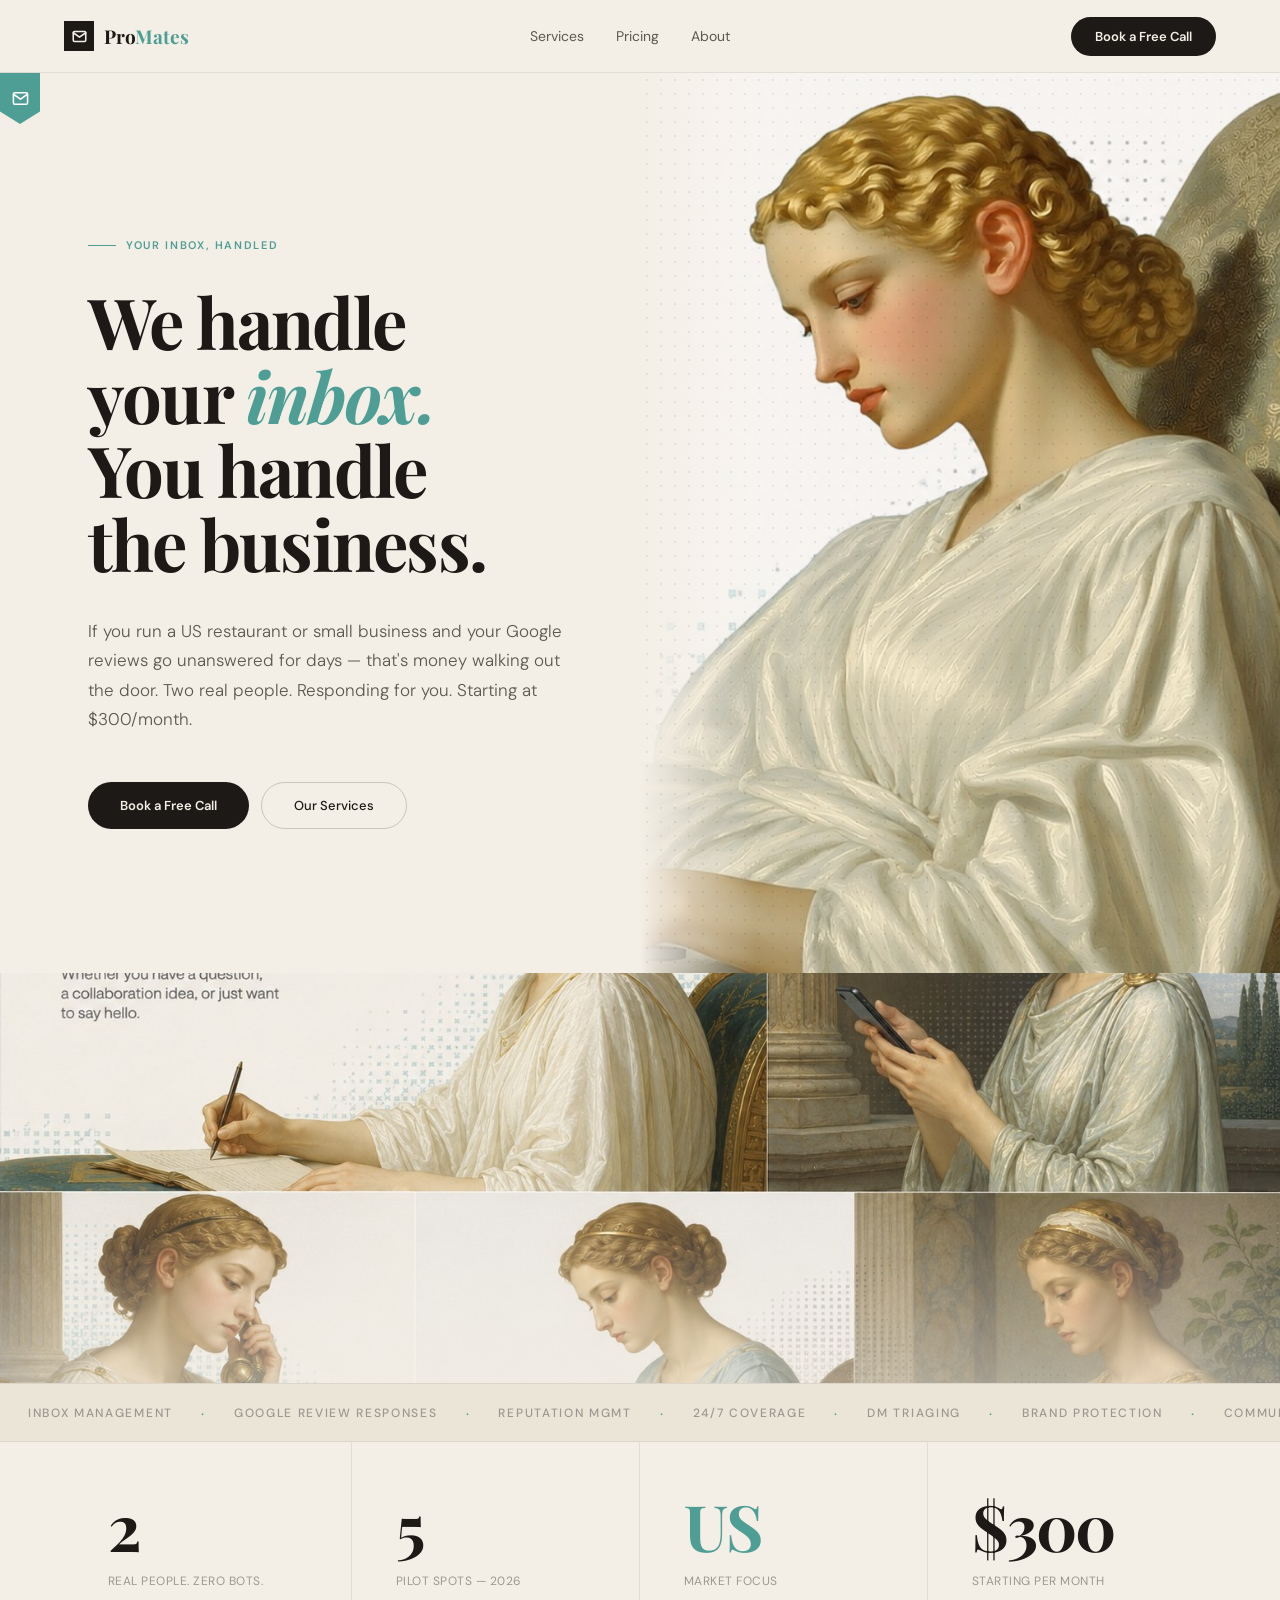
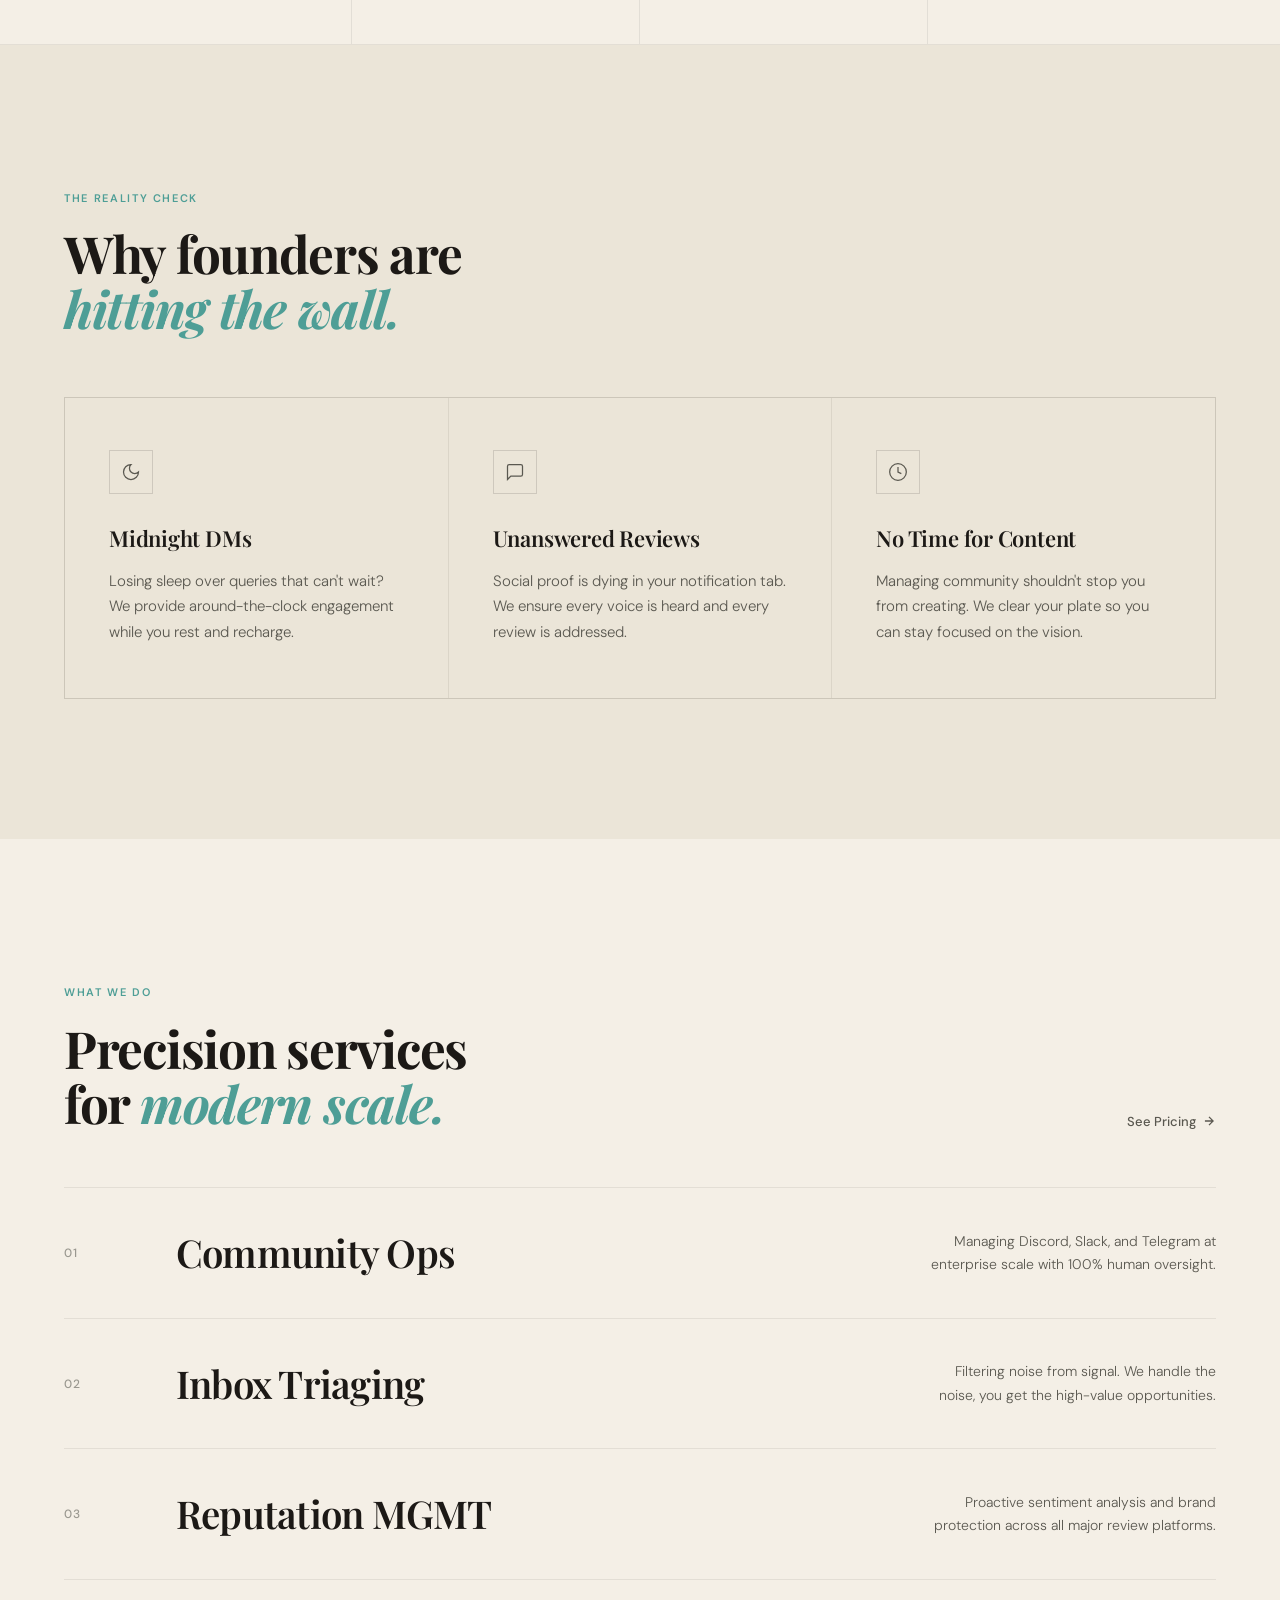
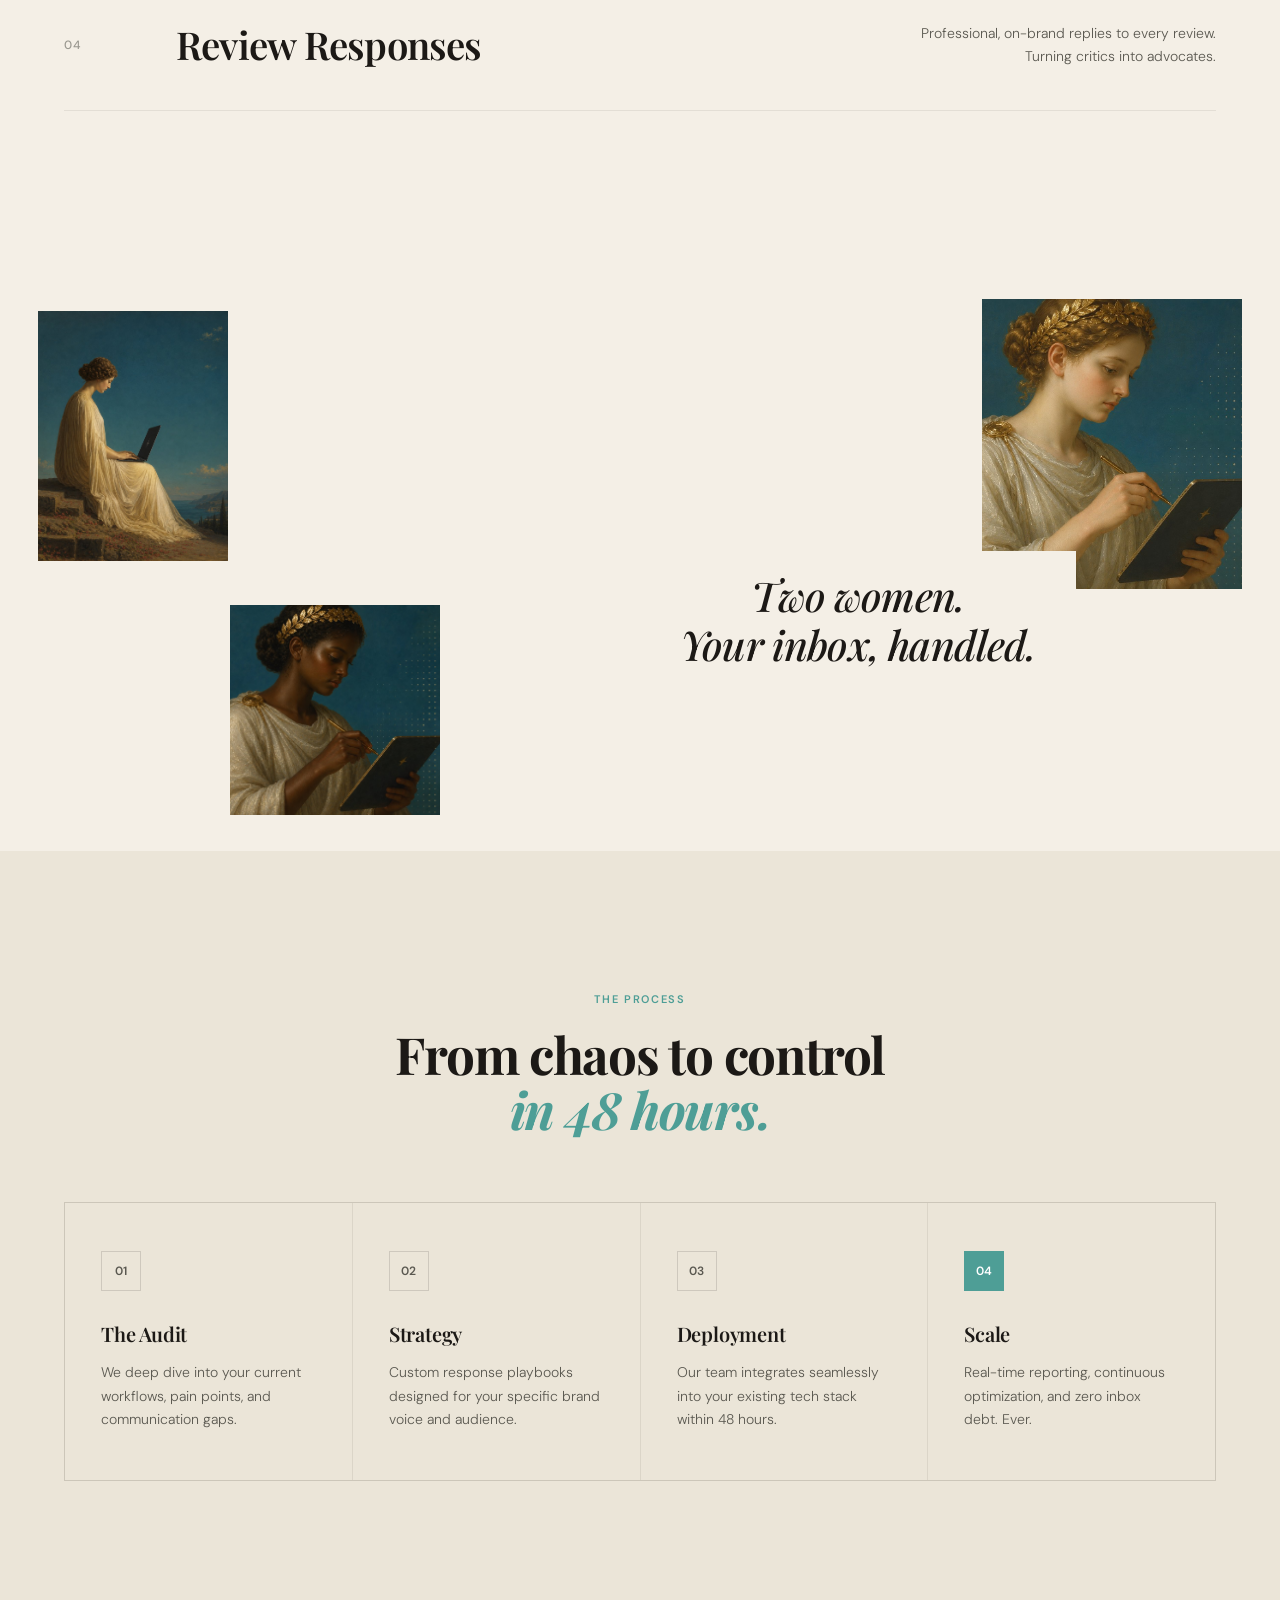
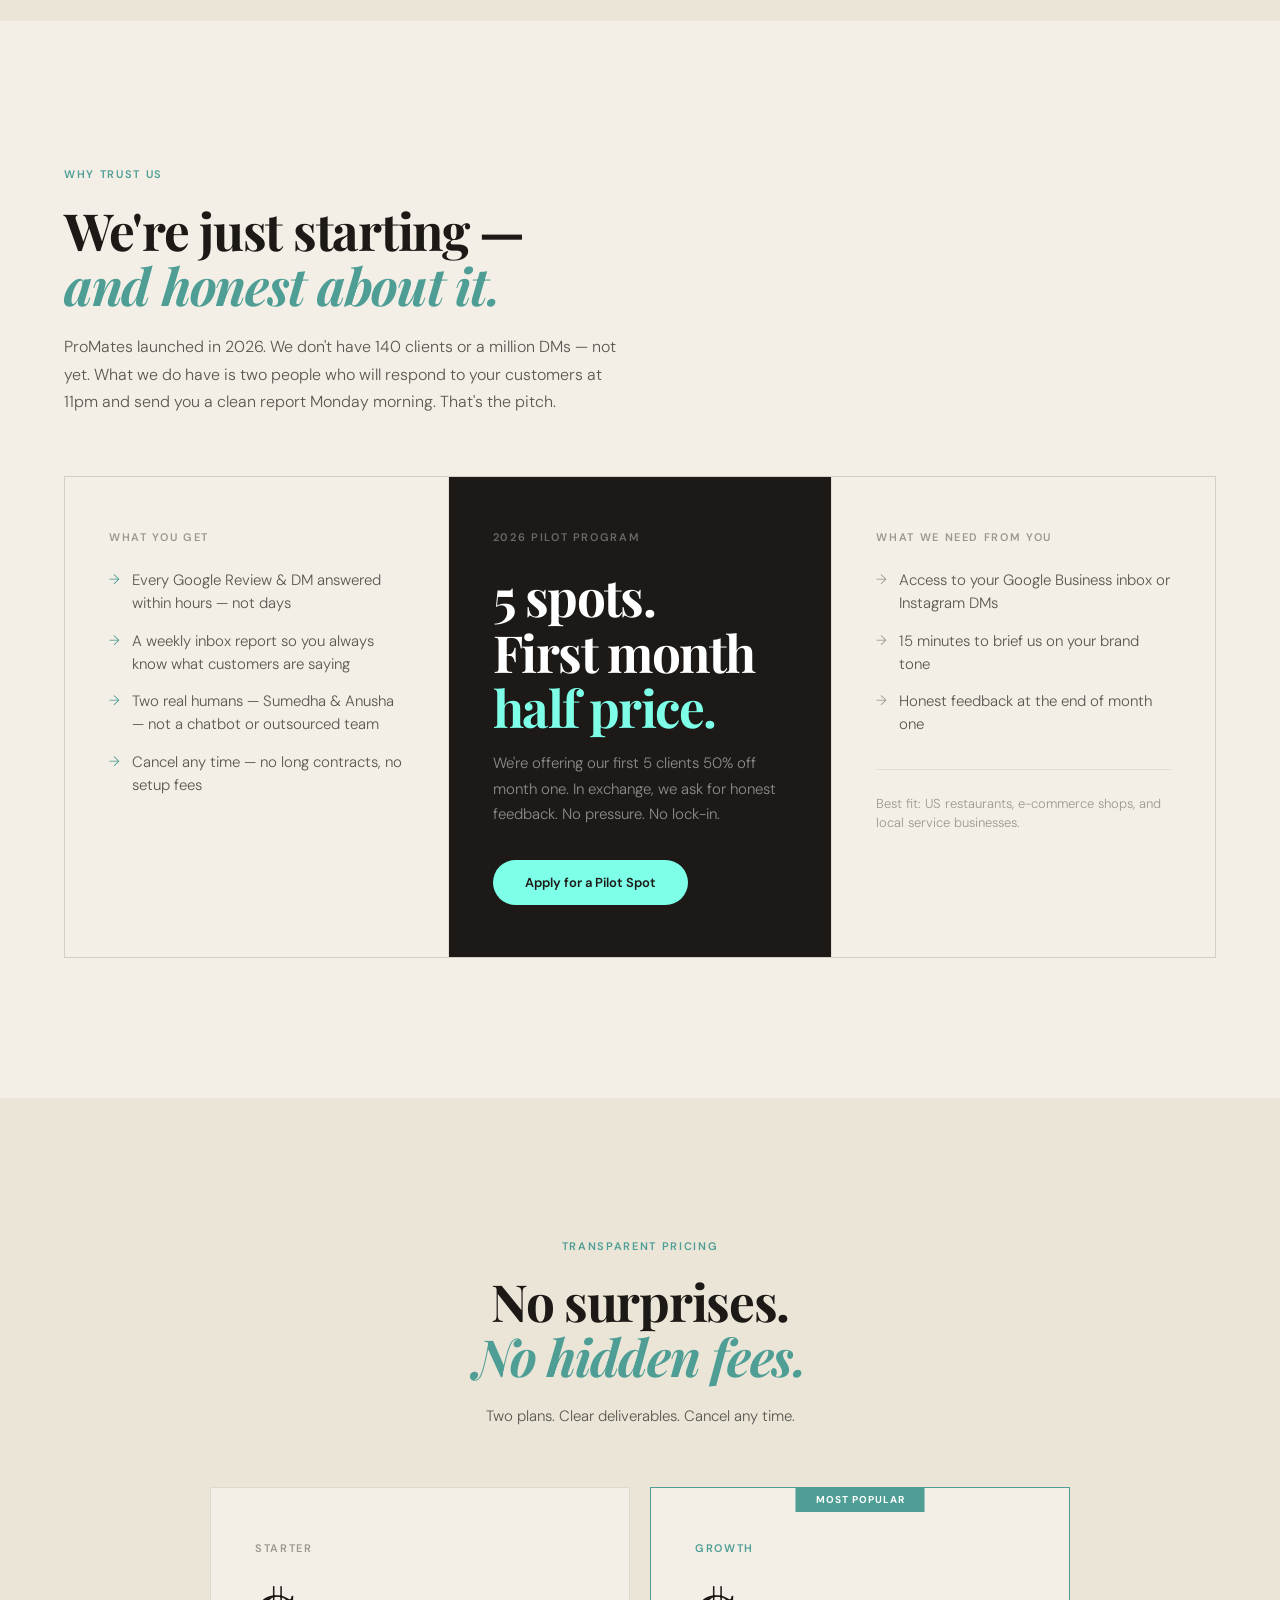
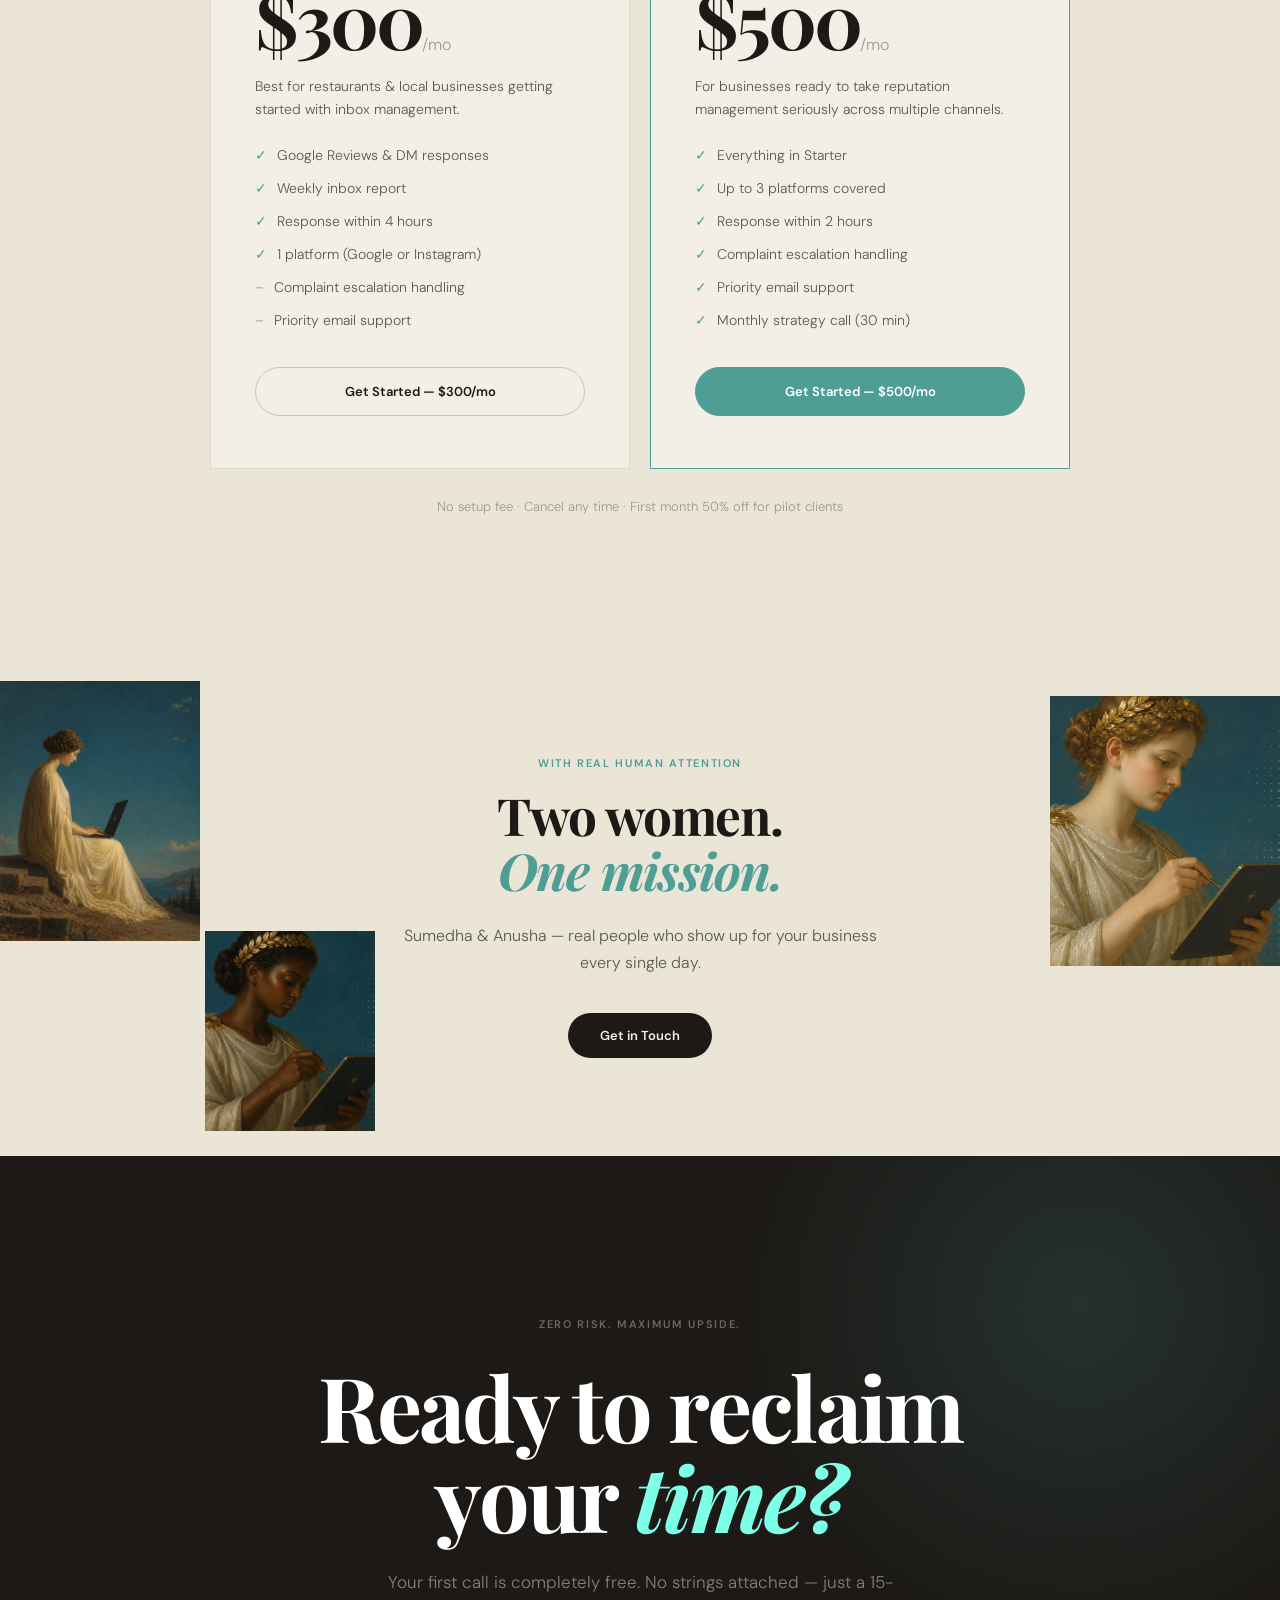
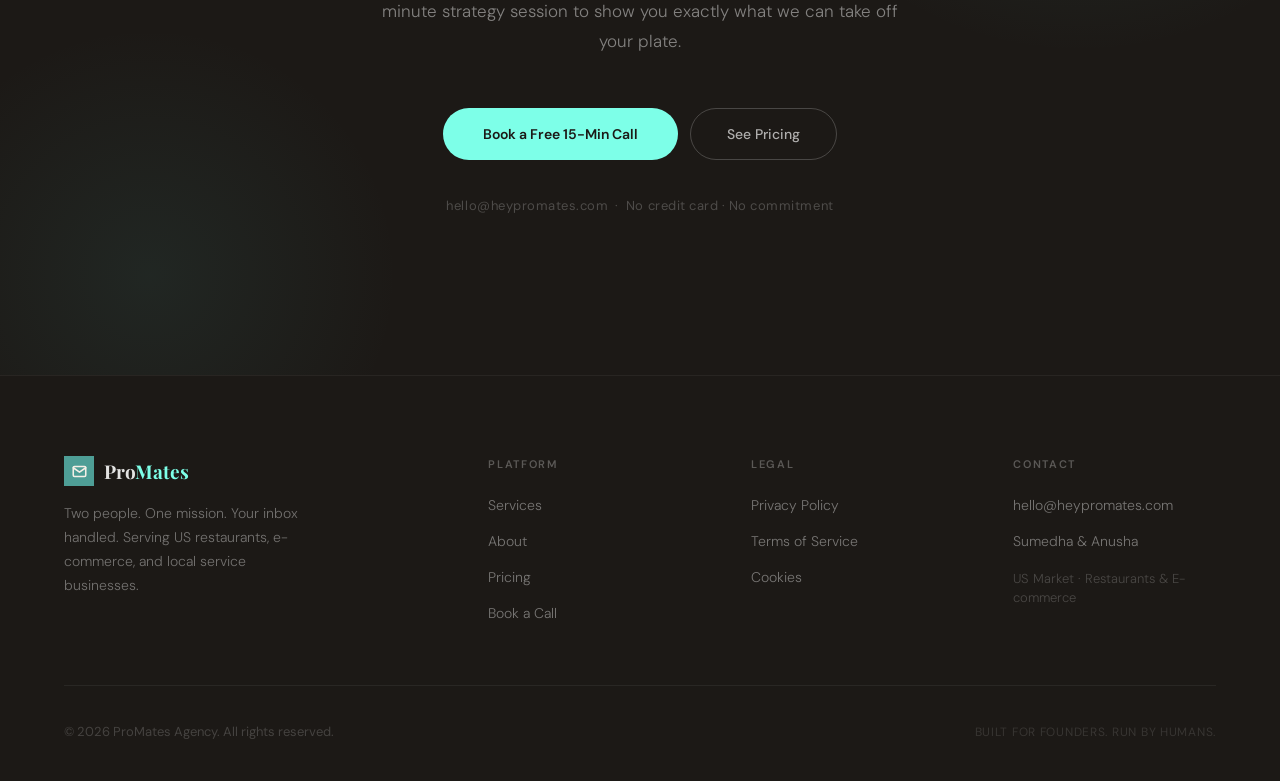
==== index.html @ e6c633ab "ProMates website launch" ====
<!DOCTYPE html>
<html lang="en">
<head>
<meta charset="UTF-8"/>
<meta name="viewport" content="width=device-width, initial-scale=1.0"/>
<title>ProMates — We Handle Your Inbox. You Handle the Business.</title>
<link rel="preconnect" href="https://fonts.googleapis.com">
<link href="https://fonts.googleapis.com/css2?family=Playfair+Display:ital,wght@0,400;0,500;0,700;1,400;1,600&family=DM+Sans:opsz,wght@9..40,300;9..40,400;9..40,500;9..40,600&display=swap" rel="stylesheet"/>
<style>
/* ── Reset ── */
*,*::before,*::after{box-sizing:border-box;margin:0;padding:0;}
html{scroll-behavior:smooth;}
img{display:block;max-width:100%;}
a{text-decoration:none;color:inherit;}
button{cursor:pointer;font-family:'DM Sans',sans-serif;}

/* ── Variables ── */
:root{
  --cream:#F4EFE6;
  --cream-2:#EBE5D8;
  --cream-3:#E2DBCC;
  --teal:#4E9E96;
  --teal-dark:#3A8880;
  --teal-pale:#D4E8E5;
  --ink:#1C1916;
  --ink-2:#5A5850;
  --ink-3:#9A9890;
  --max-w:1320px;
  --px:clamp(24px,5vw,80px);
}

body{
  background:var(--cream);
  color:var(--ink);
  font-family:'DM Sans',sans-serif;
  -webkit-font-smoothing:antialiased;
  overflow-x:hidden;
  font-weight:400;
  line-height:1.5;
}

/* ── Left bookmark ribbon ── */
.ribbon{
  position:fixed;
  left:0;top:72px;
  width:40px;height:52px;
  background:var(--teal);
  z-index:98;
  display:flex;align-items:center;justify-content:center;
  clip-path:polygon(0 0,100% 0,100% 76%,50% 100%,0 76%);
}
.ribbon svg{color:#fff;width:17px;height:17px;}

/* ── Nav ── */
nav{
  position:sticky;top:0;z-index:100;
  background:rgba(244,239,230,0.90);
  backdrop-filter:blur(16px);
  -webkit-backdrop-filter:blur(16px);
  border-bottom:1px solid rgba(28,25,22,0.08);
}
.nav-inner{
  max-width:var(--max-w);margin:0 auto;
  padding:0 var(--px);
  height:72px;
  display:flex;align-items:center;justify-content:space-between;gap:32px;
}
.nav-logo{display:flex;align-items:center;gap:10px;}
.logo-mark{
  width:30px;height:30px;
  background:var(--ink);
  display:flex;align-items:center;justify-content:center;
  flex-shrink:0;
}
.logo-mark svg{color:var(--cream);width:15px;height:15px;}
.logo-text{
  font-family:'Playfair Display',serif;
  font-size:19px;font-weight:700;
  color:var(--ink);letter-spacing:-0.01em;
}
.logo-text .accent{color:var(--teal);}
.nav-links{display:flex;gap:32px;align-items:center;}
.nav-links a{font-size:14px;font-weight:400;color:var(--ink-2);transition:color .2s;}
.nav-links a:hover{color:var(--ink);}
.btn-nav{
  font-size:13px;font-weight:600;
  padding:11px 24px;
  background:var(--ink);color:var(--cream);
  border:none;border-radius:100px;
  transition:background .25s;
}
.btn-nav:hover{background:var(--teal);}
.ham-btn{display:none;flex-direction:column;gap:5px;padding:6px;background:none;border:none;}
.ham-line{display:block;width:22px;height:2px;background:var(--ink);transition:all .3s;transform-origin:center;}
.ham-btn.open .ham-line:nth-child(1){transform:translateY(7px) rotate(45deg);}
.ham-btn.open .ham-line:nth-child(2){opacity:0;}
.ham-btn.open .ham-line:nth-child(3){transform:translateY(-7px) rotate(-45deg);}
.mobile-menu{
  display:none;flex-direction:column;
  background:var(--cream);
  border-top:1px solid rgba(28,25,22,0.08);
  padding:8px var(--px) 24px;
}
.mobile-menu.open{display:flex;}
.mobile-menu a{padding:15px 0;font-size:20px;font-family:'Playfair Display',serif;font-weight:500;color:var(--ink);border-bottom:1px solid rgba(28,25,22,0.06);}
.mobile-menu .mob-cta{margin-top:20px;padding:17px;background:var(--ink);color:var(--cream);border:none;border-radius:100px;font-size:14px;font-weight:600;text-align:center;}

/* ── Hero ── */
.hero{
  min-height:100vh;
  display:grid;
  grid-template-columns:50% 50%;
  position:relative;overflow:hidden;
}
.hero-left{
  display:flex;flex-direction:column;justify-content:center;
  padding:100px var(--px) 80px 88px;
  position:relative;z-index:1;
}
.hero-eyebrow{
  font-size:11px;font-weight:600;letter-spacing:.15em;text-transform:uppercase;
  color:var(--teal);margin-bottom:32px;
  display:flex;align-items:center;gap:10px;
}
.hero-eyebrow::before{content:'';display:block;width:28px;height:1px;background:var(--teal);flex-shrink:0;}
h1.hero-headline{
  font-family:'Playfair Display',serif;
  font-size:clamp(46px,5.5vw,84px);
  font-weight:700;line-height:1.05;letter-spacing:-0.025em;
  color:var(--ink);margin-bottom:36px;
}
h1.hero-headline em{font-style:italic;color:var(--teal);}
.hero-sub{font-size:17px;line-height:1.72;color:var(--ink-2);max-width:480px;margin-bottom:48px;font-weight:300;}
.hero-actions{display:flex;gap:12px;flex-wrap:wrap;}
.btn-primary{
  font-size:13px;font-weight:600;padding:14px 32px;
  background:var(--ink);color:var(--cream);border:none;border-radius:100px;
  transition:background .25s,transform .15s;
}
.btn-primary:hover{background:var(--teal);}
.btn-primary:active{transform:scale(.97);}
.btn-ghost{
  font-size:13px;font-weight:500;padding:14px 32px;
  background:transparent;color:var(--ink);
  border:1.5px solid rgba(28,25,22,0.2);border-radius:100px;transition:border-color .2s;
}
.btn-ghost:hover{border-color:var(--ink);}

/* ── Hero Right: Classical painting panel ── */
.hero-right{
  position:relative;
  overflow:hidden;
  background:var(--teal);  /* fallback colour while image loads */
}
/* The painting fills and bleeds off-edge, like contralabs */
.hero-right img.hero-painting{
  width:100%;height:100%;
  object-fit:cover;
  object-position:right center;
  display:block;
}
/* Subtle left-side fade so text doesn't clash */
.hero-right::before{
  content:'';
  position:absolute;inset:0;
  background:linear-gradient(to right, var(--cream) 0%, transparent 18%);
  z-index:1;pointer-events:none;
}
/* Halftone dots overlay */
.hero-right::after{
  content:'';
  position:absolute;inset:0;
  background-image:radial-gradient(circle,rgba(0,0,0,.07) 1.5px,transparent 1.5px);
  background-size:14px 14px;
  z-index:2;pointer-events:none;
}
/* Image placeholder shown until real painting is dropped in */
.hero-painting-placeholder{
  position:absolute;inset:0;
  background:var(--teal);
  display:flex;align-items:center;justify-content:center;
  flex-direction:column;gap:12px;
}
.hero-painting-placeholder p{
  font-size:13px;color:rgba(255,255,255,.6);
  font-weight:500;letter-spacing:.06em;text-align:center;padding:0 20px;
}

/* ── Panoramic painting banner — full-width strip after hero ── */
.panoramic-strip{
  width:100%;
  height:clamp(260px, 32vw, 480px);
  position:relative;
  overflow:hidden;
  background:var(--cream-2);  /* fallback */
}
.panoramic-strip img{
  width:100%;height:100%;
  object-fit:cover;
  object-position:center 55%;
  display:block;
}
/* Dark-to-transparent gradient at bottom — text can sit over it */
.panoramic-strip::after{
  content:'';position:absolute;inset:0;
  background:linear-gradient(to bottom,transparent 50%,rgba(244,239,230,0.5) 100%);
  pointer-events:none;
}
/* Placeholder for panoramic */
.panoramic-placeholder{
  position:absolute;inset:0;
  background:var(--cream-2);
  display:flex;align-items:center;justify-content:center;
}
.panoramic-placeholder p{font-size:13px;color:var(--ink-3);font-weight:500;letter-spacing:.06em;}

/* ── Marquee ── */
.marquee-wrap{
  background:var(--cream-2);
  border-top:1px solid rgba(28,25,22,.07);
  border-bottom:1px solid rgba(28,25,22,.07);
  padding:16px 0;overflow:hidden;white-space:nowrap;
}
.marquee-track{display:inline-flex;animation:marquee 32s linear infinite;}
.marquee-track span{font-size:12px;font-weight:500;letter-spacing:.14em;text-transform:uppercase;color:var(--ink-3);padding:0 28px;}
.marquee-track .sep{color:var(--teal);font-size:14px;padding:0;}
@keyframes marquee{from{transform:translateX(0);}to{transform:translateX(-50%);}}

/* ── Stats bar ── */
.stats-bar{border-bottom:1px solid rgba(28,25,22,.08);}
.stats-inner{max-width:var(--max-w);margin:0 auto;padding:0 var(--px);display:grid;grid-template-columns:repeat(4,1fr);}
.stat-item{padding:52px 44px;border-right:1px solid rgba(28,25,22,.08);transition:background .3s;}
.stat-item:last-child{border-right:none;}
.stat-item:hover{background:rgba(78,158,150,.06);}
.stat-num{font-family:'Playfair Display',serif;font-size:clamp(42px,5vw,70px);font-weight:700;letter-spacing:-.03em;color:var(--ink);line-height:1;display:block;margin-bottom:10px;}
.stat-num.teal{color:var(--teal);}
.stat-lbl{font-size:12px;font-weight:400;letter-spacing:.04em;text-transform:uppercase;color:var(--ink-3);}

/* ── Section base ── */
.section{padding:clamp(80px,11vw,140px) var(--px);}
.section-inner{max-width:var(--max-w);margin:0 auto;}
.alt-bg{background:var(--cream-2);}
.section-eyebrow{display:inline-block;font-size:11px;font-weight:600;letter-spacing:.15em;text-transform:uppercase;color:var(--teal);margin-bottom:20px;}
.section-heading{font-family:'Playfair Display',serif;font-size:clamp(34px,4vw,64px);font-weight:700;line-height:1.08;letter-spacing:-.025em;color:var(--ink);margin-bottom:20px;}
.section-heading em{font-style:italic;color:var(--teal);}
.section-sub{font-size:16px;line-height:1.72;color:var(--ink-2);max-width:560px;font-weight:300;}

/* ── Problem grid ── */
.problem-grid{display:grid;grid-template-columns:repeat(3,1fr);gap:1px;background:rgba(28,25,22,.08);border:1px solid rgba(28,25,22,.08);margin-top:60px;}
.problem-card{background:var(--cream-2);padding:52px 44px;transition:background .3s;}
.problem-card:hover{background:var(--teal-pale);}
.problem-icon{width:44px;height:44px;border:1.5px solid rgba(28,25,22,.14);display:flex;align-items:center;justify-content:center;margin-bottom:28px;color:var(--ink-2);}
.problem-title{font-family:'Playfair Display',serif;font-size:22px;font-weight:600;color:var(--ink);margin-bottom:14px;letter-spacing:-.01em;}
.problem-body{font-size:15px;line-height:1.72;color:var(--ink-2);font-weight:300;}

/* ── Services ── */
.services-header{display:flex;align-items:flex-end;justify-content:space-between;gap:32px;flex-wrap:wrap;margin-bottom:56px;}
.explore-link{font-size:13px;font-weight:500;color:var(--ink-2);display:flex;align-items:center;gap:6px;transition:color .2s;flex-shrink:0;}
.explore-link:hover{color:var(--ink);}
.explore-link svg{transition:transform .2s;}
.explore-link:hover svg{transform:translateX(3px);}
.services-list{display:flex;flex-direction:column;}
.service-row{display:grid;grid-template-columns:72px 1fr auto;align-items:center;gap:40px;padding:36px 0;border-bottom:1px solid rgba(28,25,22,.08);transition:background .2s;}
.service-row:first-child{border-top:1px solid rgba(28,25,22,.08);}
.service-row:hover .service-name{color:var(--teal);}
.service-num{font-size:12px;font-weight:500;letter-spacing:.08em;color:var(--ink-3);}
.service-name{font-family:'Playfair Display',serif;font-size:clamp(24px,3vw,46px);font-weight:600;letter-spacing:-.02em;color:var(--ink);transition:color .3s;}
.service-desc{font-size:14px;line-height:1.65;color:var(--ink-2);max-width:300px;text-align:right;font-weight:300;}

/* ── Floating paintings section — like contralabs "real market experience" ── */
.floating-art{
  position:relative;
  min-height:600px;
  background:var(--cream);
  overflow:hidden;
  display:flex;align-items:center;justify-content:center;
}
.floating-art-inner{
  position:relative;
  width:100%;max-width:var(--max-w);
  height:600px;
  margin:0 auto;
}
/* Center text — sits in the middle clear zone between paintings */
.floating-art-label{
  position:absolute;
  top:50%;left:50%;
  transform:translate(-50%,-55%);
  font-family:'Playfair Display',serif;
  font-size:clamp(28px,3.2vw,52px);
  font-weight:500;font-style:italic;
  color:var(--ink);
  text-align:center;
  white-space:nowrap;
  z-index:5;
  letter-spacing:-.02em;
  line-height:1.2;
  /* cream pill so it's always legible regardless of painting overlap */
  background:var(--cream);
  padding:20px 40px;
}
/* Individual floating painting slots */
.paint-float{
  position:absolute;
  overflow:hidden;
  background:var(--teal-pale);  /* fallback */
}
.paint-float img{
  width:100%;height:100%;
  object-fit:cover;
  display:block;
}
/* placeholder shown when no image */
.paint-float-ph{
  position:absolute;inset:0;
  background:var(--cream-2);
  border:1px dashed rgba(28,25,22,.15);
  display:flex;align-items:center;justify-content:center;
  flex-direction:column;gap:6px;
}
.paint-float-ph span{font-size:11px;color:var(--ink-3);letter-spacing:.08em;text-align:center;padding:0 8px;}
/* Three floating positions (matching contralabs scattered layout) */
.pf-1{width:190px;height:250px;top:10%;left:3%;}
.pf-2{width:210px;height:210px;bottom:6%;left:18%;}
.pf-3{width:260px;height:290px;top:8%;right:3%;}

/* ── Process grid ── */
.process-grid{display:grid;grid-template-columns:repeat(4,1fr);gap:1px;background:rgba(28,25,22,.08);border:1px solid rgba(28,25,22,.08);margin-top:64px;}
.process-step{background:var(--cream-2);padding:48px 36px;transition:background .3s;}
.process-step:hover{background:var(--teal-pale);}
.step-num{width:40px;height:40px;border:1.5px solid rgba(28,25,22,.14);display:flex;align-items:center;justify-content:center;font-size:12px;font-weight:600;color:var(--ink-2);margin-bottom:28px;}
.process-step:last-child .step-num{background:var(--teal);border-color:var(--teal);color:#fff;}
.step-title{font-family:'Playfair Display',serif;font-size:20px;font-weight:600;color:var(--ink);margin-bottom:12px;letter-spacing:-.01em;}
.step-desc{font-size:14px;line-height:1.7;color:var(--ink-2);font-weight:300;}

/* ── Pilot / About ── */
.pilot-grid{display:grid;grid-template-columns:repeat(3,1fr);gap:1px;background:rgba(28,25,22,.08);border:1px solid rgba(28,25,22,.08);margin-top:60px;}
.pilot-cell{background:var(--cream);padding:52px 44px;}
.pilot-cell.featured{background:var(--ink);}
.pilot-eyebrow{font-size:11px;font-weight:600;letter-spacing:.15em;text-transform:uppercase;color:var(--ink-3);margin-bottom:24px;display:block;}
.pilot-cell.featured .pilot-eyebrow{color:rgba(255,255,255,.35);}
.pilot-big{font-family:'Playfair Display',serif;font-size:clamp(34px,4vw,54px);font-weight:700;letter-spacing:-.03em;color:var(--ink);line-height:1.08;margin-bottom:16px;}
.pilot-cell.featured .pilot-big{color:#fff;}
.pilot-big .teal-hi{color:var(--teal);}
.pilot-cell.featured .pilot-big .teal-hi{color:#7DFFE8;}
.pilot-body{font-size:15px;line-height:1.7;color:var(--ink-2);font-weight:300;margin-bottom:32px;}
.pilot-cell.featured .pilot-body{color:rgba(255,255,255,.5);}
.benefit-list{display:flex;flex-direction:column;gap:14px;margin-bottom:32px;}
.benefit-item{display:flex;gap:12px;font-size:15px;color:var(--ink-2);line-height:1.55;font-weight:300;}
.b-arrow{flex-shrink:0;font-size:14px;}
.b-arrow.teal{color:var(--teal);}
.b-arrow.muted{color:var(--ink-3);}
.divider-note{padding-top:24px;border-top:1px solid rgba(28,25,22,.08);font-size:13px;color:var(--ink-3);font-weight:300;}
.btn-pilot{font-size:13px;font-weight:600;padding:14px 32px;background:#7DFFE8;color:var(--ink);border:none;border-radius:100px;transition:background .2s,transform .15s;}
.btn-pilot:hover{background:#fff;}
.btn-pilot:active{transform:scale(.97);}

/* ── Pricing ── */
.pricing-grid{display:grid;grid-template-columns:repeat(2,1fr);gap:20px;max-width:860px;margin:60px auto 0;}
.price-card{border:1.5px solid rgba(28,25,22,.10);padding:52px 44px;background:var(--cream);position:relative;}
.price-card.featured{border-color:var(--teal);}
.price-badge{position:absolute;top:-1px;left:50%;transform:translateX(-50%);background:var(--teal);color:#fff;font-size:10px;font-weight:700;letter-spacing:.1em;text-transform:uppercase;padding:5px 20px;white-space:nowrap;}
.price-tier{font-size:11px;font-weight:600;letter-spacing:.15em;text-transform:uppercase;color:var(--ink-3);margin-bottom:24px;display:block;}
.price-tier.teal{color:var(--teal);}
.price-amount{font-family:'Playfair Display',serif;font-size:clamp(52px,6vw,76px);font-weight:700;letter-spacing:-.04em;color:var(--ink);line-height:1;}
.price-period{font-family:'DM Sans',sans-serif;font-size:16px;font-weight:300;color:var(--ink-3);letter-spacing:0;}
.price-desc{font-size:14px;line-height:1.65;color:var(--ink-2);font-weight:300;margin:18px 0 24px;}
.price-features{display:flex;flex-direction:column;gap:12px;margin-bottom:36px;}
.price-feature{display:flex;gap:10px;font-size:14px;color:var(--ink-2);font-weight:300;}
.check{color:var(--teal);flex-shrink:0;}
.dash{color:var(--ink-3);flex-shrink:0;}
.btn-price{width:100%;padding:15px;background:transparent;color:var(--ink);border:1.5px solid rgba(28,25,22,.2);border-radius:100px;font-size:13px;font-weight:600;transition:border-color .2s,background .2s;}
.btn-price:hover{border-color:var(--ink);}
.btn-price.primary{background:var(--teal);color:#fff;border-color:var(--teal);}
.btn-price.primary:hover{background:var(--teal-dark);border-color:var(--teal-dark);}
.pricing-note{text-align:center;font-size:13px;color:var(--ink-3);margin-top:28px;font-weight:300;}

/* ── Contact floating art band — paintings near CTA ── */
.contact-art{
  position:relative;
  min-height:500px;
  background:var(--cream-2);
  overflow:hidden;
  display:flex;align-items:center;justify-content:center;
}
.contact-art-inner{
  position:relative;
  width:100%;max-width:var(--max-w);
  height:500px;margin:0 auto;
  display:flex;align-items:center;justify-content:center;
}
.contact-art-text{
  text-align:center;position:relative;z-index:2;
  padding:0 var(--px);
}
.contact-art-text .section-eyebrow{display:block;text-align:center;margin-bottom:16px;}
.contact-art-text .section-heading{margin-bottom:24px;}
.contact-art-text p{font-size:16px;line-height:1.7;color:var(--ink-2);max-width:480px;margin:0 auto 36px;font-weight:300;}
/* Painting fragments positioned around the text */
.ca-paint{
  position:absolute;
  overflow:hidden;
  background:var(--teal-pale);
}
.ca-paint img{width:100%;height:100%;object-fit:cover;display:block;}
.ca-paint-ph{position:absolute;inset:0;background:var(--cream-3);border:1px dashed rgba(28,25,22,.12);display:flex;align-items:center;justify-content:center;}
.ca-paint-ph span{font-size:10px;color:var(--ink-3);letter-spacing:.06em;text-align:center;padding:0 6px;}
.cap-1{width:200px;height:260px;top:5%;left:0%;}
.cap-2{width:170px;height:200px;bottom:5%;left:16%;}
.cap-3{width:230px;height:270px;top:8%;right:0%;}
.cap-4{width:160px;height:200px;bottom:5%;right:14%;}

/* ── CTA ── */
.cta-section{
  padding:clamp(100px,14vw,160px) var(--px);
  background:var(--ink);position:relative;overflow:hidden;
}
.cta-blob{position:absolute;width:700px;height:700px;background:radial-gradient(circle,rgba(78,158,150,.18) 0%,transparent 70%);top:-200px;right:-150px;pointer-events:none;}
.cta-blob-2{position:absolute;width:500px;height:500px;background:radial-gradient(circle,rgba(78,158,150,.10) 0%,transparent 70%);bottom:-150px;left:-100px;pointer-events:none;}
.cta-inner{max-width:var(--max-w);margin:0 auto;text-align:center;position:relative;z-index:1;}
.cta-eyebrow{font-size:11px;font-weight:600;letter-spacing:.15em;text-transform:uppercase;color:rgba(255,255,255,.35);margin-bottom:28px;display:block;}
.cta-heading{font-family:'Playfair Display',serif;font-size:clamp(44px,7vw,100px);font-weight:700;letter-spacing:-.03em;line-height:1.0;color:#fff;margin-bottom:28px;}
.cta-heading em{font-style:italic;color:#7DFFE8;}
.cta-sub{font-size:17px;line-height:1.72;color:rgba(255,255,255,.45);max-width:520px;margin:0 auto 52px;font-weight:300;}
.cta-actions{display:flex;gap:12px;justify-content:center;flex-wrap:wrap;}
.btn-cta{font-size:14px;font-weight:600;padding:16px 40px;border-radius:100px;background:#7DFFE8;color:var(--ink);border:none;transition:background .2s,transform .15s;}
.btn-cta:hover{background:#fff;}
.btn-cta:active{transform:scale(.97);}
.btn-cta-ghost{font-size:14px;font-weight:500;padding:16px 36px;background:transparent;color:rgba(255,255,255,.65);border:1.5px solid rgba(255,255,255,.2);border-radius:100px;transition:border-color .2s,color .2s;}
.btn-cta-ghost:hover{border-color:rgba(255,255,255,.55);color:#fff;}
.cta-foot{margin-top:36px;font-size:13px;color:rgba(255,255,255,.22);letter-spacing:.04em;}

/* ── Footer ── */
footer{background:var(--ink);border-top:1px solid rgba(255,255,255,.05);padding:80px var(--px) 40px;}
.footer-inner{max-width:var(--max-w);margin:0 auto;}
.footer-grid{display:grid;grid-template-columns:1.8fr 1fr 1fr 1fr;gap:60px;padding-bottom:60px;border-bottom:1px solid rgba(255,255,255,.06);margin-bottom:36px;}
.footer-tagline{font-size:14px;line-height:1.7;color:rgba(255,255,255,.38);max-width:260px;margin-top:16px;font-weight:300;}
.footer-col-title{font-size:11px;font-weight:600;letter-spacing:.15em;text-transform:uppercase;color:rgba(255,255,255,.28);display:block;margin-bottom:20px;}
.footer-links{list-style:none;display:flex;flex-direction:column;gap:12px;}
.footer-links a{font-size:14px;color:rgba(255,255,255,.4);transition:color .2s;font-weight:300;}
.footer-links a:hover{color:rgba(255,255,255,.85);}
.footer-bottom{display:flex;align-items:center;justify-content:space-between;gap:16px;flex-wrap:wrap;}
.footer-copy{font-size:13px;color:rgba(255,255,255,.18);}
.footer-badge{font-size:12px;color:rgba(255,255,255,.12);letter-spacing:.06em;}

/* ── Reveal animation ── */
.reveal{opacity:0;transform:translateY(30px);transition:opacity .8s ease,transform .8s ease;}
.reveal.visible{opacity:1;transform:translateY(0);}
.reveal-d1{transition-delay:.1s;}
.reveal-d2{transition-delay:.2s;}
.reveal-d3{transition-delay:.3s;}

/* ── Responsive ── */
@media(max-width:1100px){
  .hero{grid-template-columns:1fr;}
  .hero-right{display:none;}
  .hero-left{padding:120px var(--px) 80px;}
  .stats-inner{grid-template-columns:repeat(2,1fr);}
  .stat-item:nth-child(2){border-right:none;}
  .stat-item{border-bottom:1px solid rgba(28,25,22,.08);}
  .stat-item:nth-child(3),.stat-item:nth-child(4){border-bottom:none;}
  .process-grid{grid-template-columns:repeat(2,1fr);}
  .problem-grid{grid-template-columns:1fr;}
  .pilot-grid{grid-template-columns:1fr;}
  .service-row{grid-template-columns:60px 1fr;gap:20px;}
  .service-desc{display:none;}
  .footer-grid{grid-template-columns:1fr 1fr;gap:40px;}
  .pricing-grid{grid-template-columns:1fr;max-width:480px;}
  .floating-art,.contact-art{min-height:400px;}
  .floating-art-inner,.contact-art-inner{height:400px;}
  .pf-1{width:130px;height:170px;top:8%;left:2%;}
  .pf-2{width:140px;height:140px;bottom:8%;left:14%;}
  .pf-3{width:160px;height:190px;top:8%;}
  .cap-1,.cap-2,.cap-3,.cap-4{width:130px;height:170px;}
  .cap-2{left:10%;}
  .cap-4{right:8%;}
}
@media(max-width:768px){
  .nav-links,.btn-nav{display:none;}
  .ham-btn{display:flex;}
  .ribbon{display:none;}
  .hero-left{padding-left:var(--px);}
  .stats-inner{grid-template-columns:repeat(2,1fr);}
  .footer-grid{grid-template-columns:1fr;}
  .floating-art,.contact-art{min-height:360px;}
  .floating-art-inner,.contact-art-inner{height:360px;}
  .pf-1{display:none;}
  .pf-3{display:none;}
  .pf-2{left:50%;top:50%;transform:translate(-50%,-50%);}
  .cap-1,.cap-4{display:none;}
  .panoramic-strip{height:200px;}
}
@media(max-width:480px){
  .process-grid{grid-template-columns:1fr;}
  .stats-inner{grid-template-columns:1fr 1fr;}
}
</style>
</head>
<body>

<!-- Left bookmark ribbon -->
<div class="ribbon" aria-hidden="true">
  <svg viewBox="0 0 24 24" fill="none" stroke="currentColor" stroke-width="2.2" stroke-linecap="round" stroke-linejoin="round">
    <path d="M4 4h16c1.1 0 2 .9 2 2v12c0 1.1-.9 2-2 2H4c-1.1 0-2-.9-2-2V6c0-1.1.9-2 2-2z"/>
    <polyline points="22,6 12,13 2,6"/>
  </svg>
</div>

<!-- ── NAV ── -->
<nav id="main-nav">
  <div class="nav-inner">
    <a href="#" class="nav-logo">
      <div class="logo-mark">
        <svg viewBox="0 0 24 24" fill="none" stroke="currentColor" stroke-width="2.5" stroke-linecap="round" stroke-linejoin="round">
          <path d="M4 4h16c1.1 0 2 .9 2 2v12c0 1.1-.9 2-2 2H4c-1.1 0-2-.9-2-2V6c0-1.1.9-2 2-2z"/>
          <polyline points="22,6 12,13 2,6"/>
        </svg>
      </div>
      <span class="logo-text">Pro<span class="accent">Mates</span></span>
    </a>
    <div class="nav-links">
      <a href="#services">Services</a>
      <a href="#pricing">Pricing</a>
      <a href="#about">About</a>
    </div>
    <div style="display:flex;gap:10px;align-items:center;">
      <button class="btn-nav" onclick="document.getElementById('contact-cta').scrollIntoView({behavior:'smooth'})">Book a Free Call</button>
      <button class="ham-btn" id="ham-btn" aria-label="Toggle menu" aria-expanded="false">
        <span class="ham-line"></span>
        <span class="ham-line"></span>
        <span class="ham-line"></span>
      </button>
    </div>
  </div>
  <div class="mobile-menu" id="mobile-menu">
    <a href="#services">Services</a>
    <a href="#pricing">Pricing</a>
    <a href="#about">About</a>
    <button class="mob-cta" onclick="document.getElementById('contact-cta').scrollIntoView({behavior:'smooth'})">Book a Free Call</button>
  </div>
</nav>

<!-- ── HERO ── -->
<section class="hero">
  <div class="hero-left">
    <div class="hero-eyebrow reveal">Your Inbox, Handled</div>
    <h1 class="hero-headline reveal reveal-d1">
      We handle<br/>
      your <em>inbox.</em><br/>
      You handle<br/>
      the business.
    </h1>
    <p class="hero-sub reveal reveal-d2">If you run a US restaurant or small business and your Google reviews go unanswered for days — that's money walking out the door. Two real people. Responding for you. Starting at $300/month.</p>
    <div class="hero-actions reveal reveal-d2">
      <button class="btn-primary" onclick="document.getElementById('contact-cta').scrollIntoView({behavior:'smooth'})">Book a Free Call</button>
      <button class="btn-ghost" onclick="document.getElementById('services').scrollIntoView({behavior:'smooth'})">Our Services</button>
    </div>
  </div>

  <!-- HERO RIGHT: Drop painting-hero.jpg into images/ folder to replace placeholder -->
  <div class="hero-right">
    <!-- ↓↓ REPLACE: save your panoramic painting as images/painting-hero.jpg ↓↓ -->
    <img
      class="hero-painting"
      src="images/painting-hero.jpg"
      alt="ProMates — two women at work"
      onerror="this.style.display='none';this.nextElementSibling.style.display='flex';"
    />
    <div class="hero-painting-placeholder" style="display:none;">
      <svg width="40" height="40" fill="none" viewBox="0 0 24 24" stroke="rgba(255,255,255,.4)" stroke-width="1.5"><rect x="3" y="3" width="18" height="18" rx="2"/><circle cx="8.5" cy="8.5" r="1.5"/><polyline points="21 15 16 10 5 21"/></svg>
      <p>Drop <strong>painting-hero.jpg</strong><br/>into the images/ folder</p>
    </div>
  </div>
</section>

<!-- ── PANORAMIC PAINTING BANNER — full-width strip ── -->
<!-- ↓↓ Drop your wide group painting as images/painting-panoramic.jpg ↓↓ -->
<div class="panoramic-strip" id="panoramic">
  <img
    src="images/painting-panoramic.jpg"
    alt="Women at work — ProMates team"
    onerror="this.style.display='none';this.nextElementSibling.style.display='flex';"
  />
  <div class="panoramic-placeholder" style="display:none;">
    <p>Drop <strong>painting-panoramic.jpg</strong> (the wide group painting) into images/ folder</p>
  </div>
</div>

<!-- ── MARQUEE ── -->
<div class="marquee-wrap">
  <div class="marquee-track" aria-hidden="true">
    <span>Inbox Management</span><span class="sep"> · </span>
    <span>Google Review Responses</span><span class="sep"> · </span>
    <span>Reputation MGMT</span><span class="sep"> · </span>
    <span>24/7 Coverage</span><span class="sep"> · </span>
    <span>DM Triaging</span><span class="sep"> · </span>
    <span>Brand Protection</span><span class="sep"> · </span>
    <span>Community Ops</span><span class="sep"> · </span>
    <span>Complaint Handling</span><span class="sep"> · </span>
    <span>Inbox Management</span><span class="sep"> · </span>
    <span>Google Review Responses</span><span class="sep"> · </span>
    <span>Reputation MGMT</span><span class="sep"> · </span>
    <span>24/7 Coverage</span><span class="sep"> · </span>
    <span>DM Triaging</span><span class="sep"> · </span>
    <span>Brand Protection</span><span class="sep"> · </span>
    <span>Community Ops</span><span class="sep"> · </span>
    <span>Complaint Handling</span><span class="sep"> · </span>
  </div>
</div>

<!-- ── STATS ── -->
<section class="stats-bar" id="stats">
  <div class="stats-inner">
    <div class="stat-item reveal">
      <span class="stat-num">2</span>
      <span class="stat-lbl">Real People. Zero Bots.</span>
    </div>
    <div class="stat-item reveal reveal-d1">
      <span class="stat-num">5</span>
      <span class="stat-lbl">Pilot Spots — 2026</span>
    </div>
    <div class="stat-item reveal reveal-d2">
      <span class="stat-num teal">US</span>
      <span class="stat-lbl">Market Focus</span>
    </div>
    <div class="stat-item reveal reveal-d3">
      <span class="stat-num">$300</span>
      <span class="stat-lbl">Starting per Month</span>
    </div>
  </div>
</section>

<!-- ── PROBLEM ── -->
<section class="section alt-bg" id="about">
  <div class="section-inner">
    <div class="reveal">
      <span class="section-eyebrow">The Reality Check</span>
      <h2 class="section-heading">Why founders are<br/><em>hitting the wall.</em></h2>
    </div>
    <div class="problem-grid">
      <div class="problem-card reveal">
        <div class="problem-icon">
          <svg width="20" height="20" fill="none" viewBox="0 0 24 24" stroke="currentColor" stroke-width="1.5"><path d="M12 3a6 6 0 0 0 9 9 9 9 0 1 1-9-9Z"/></svg>
        </div>
        <div class="problem-title">Midnight DMs</div>
        <p class="problem-body">Losing sleep over queries that can't wait? We provide around-the-clock engagement while you rest and recharge.</p>
      </div>
      <div class="problem-card reveal reveal-d1">
        <div class="problem-icon">
          <svg width="20" height="20" fill="none" viewBox="0 0 24 24" stroke="currentColor" stroke-width="1.5"><path d="M21 15a2 2 0 0 1-2 2H7l-4 4V5a2 2 0 0 1 2-2h14a2 2 0 0 1 2 2z"/></svg>
        </div>
        <div class="problem-title">Unanswered Reviews</div>
        <p class="problem-body">Social proof is dying in your notification tab. We ensure every voice is heard and every review is addressed.</p>
      </div>
      <div class="problem-card reveal reveal-d2">
        <div class="problem-icon">
          <svg width="20" height="20" fill="none" viewBox="0 0 24 24" stroke="currentColor" stroke-width="1.5"><circle cx="12" cy="12" r="10"/><polyline points="12 6 12 12 16 14"/></svg>
        </div>
        <div class="problem-title">No Time for Content</div>
        <p class="problem-body">Managing community shouldn't stop you from creating. We clear your plate so you can stay focused on the vision.</p>
      </div>
    </div>
  </div>
</section>

<!-- ── SERVICES ── -->
<section class="section" id="services">
  <div class="section-inner">
    <div class="services-header">
      <div class="reveal">
        <span class="section-eyebrow">What We Do</span>
        <h2 class="section-heading" style="margin-bottom:0;">Precision services<br/>for <em>modern scale.</em></h2>
      </div>
      <a href="#pricing" class="explore-link reveal">
        See Pricing
        <svg width="14" height="14" fill="none" viewBox="0 0 24 24" stroke="currentColor" stroke-width="2.2"><path d="M5 12h14M12 5l7 7-7 7"/></svg>
      </a>
    </div>
    <div class="services-list">
      <div class="service-row reveal">
        <span class="service-num">01</span>
        <span class="service-name">Community Ops</span>
        <p class="service-desc">Managing Discord, Slack, and Telegram at enterprise scale with 100% human oversight.</p>
      </div>
      <div class="service-row reveal reveal-d1">
        <span class="service-num">02</span>
        <span class="service-name">Inbox Triaging</span>
        <p class="service-desc">Filtering noise from signal. We handle the noise, you get the high-value opportunities.</p>
      </div>
      <div class="service-row reveal reveal-d2">
        <span class="service-num">03</span>
        <span class="service-name">Reputation MGMT</span>
        <p class="service-desc">Proactive sentiment analysis and brand protection across all major review platforms.</p>
      </div>
      <div class="service-row reveal reveal-d3">
        <span class="service-num">04</span>
        <span class="service-name">Review Responses</span>
        <p class="service-desc">Professional, on-brand replies to every review. Turning critics into advocates.</p>
      </div>
    </div>
  </div>
</section>

<!-- ── FLOATING PAINTINGS — after services, like contralabs "real market experience" ── -->
<!-- ↓↓ Drop scattered paintings as images/paint-1.jpg, paint-2.jpg, paint-3.jpg ↓↓ -->
<div class="floating-art" id="team-art">
  <div class="floating-art-inner">
    <!-- Floating image 1: top-left -->
    <div class="paint-float pf-1">
      <img src="images/paint-1.jpg" alt="" onerror="this.style.display='none';this.nextElementSibling.style.display='flex';"/>
      <div class="paint-float-ph" style="display:none;"><span>paint-1.jpg</span></div>
    </div>
    <!-- Floating image 2: center -->
    <div class="paint-float pf-2">
      <img src="images/paint-2.jpg" alt="" onerror="this.style.display='none';this.nextElementSibling.style.display='flex';"/>
      <div class="paint-float-ph" style="display:none;"><span>paint-2.jpg</span></div>
    </div>
    <!-- Floating image 3: top-right -->
    <div class="paint-float pf-3">
      <img src="images/paint-3.jpg" alt="" onerror="this.style.display='none';this.nextElementSibling.style.display='flex';"/>
      <div class="paint-float-ph" style="display:none;"><span>paint-3.jpg</span></div>
    </div>
    <!-- Center editorial text — like contralabs -->
    <div class="floating-art-label reveal">Two women.<br/>Your inbox, handled.</div>
  </div>
</div>

<!-- ── HOW IT WORKS ── -->
<section class="section alt-bg">
  <div class="section-inner">
    <div class="reveal" style="text-align:center;">
      <span class="section-eyebrow" style="display:block;text-align:center;">The Process</span>
      <h2 class="section-heading" style="text-align:center;">From chaos to control<br/><em>in 48 hours.</em></h2>
    </div>
    <div class="process-grid reveal">
      <div class="process-step">
        <div class="step-num">01</div>
        <div class="step-title">The Audit</div>
        <p class="step-desc">We deep dive into your current workflows, pain points, and communication gaps.</p>
      </div>
      <div class="process-step">
        <div class="step-num">02</div>
        <div class="step-title">Strategy</div>
        <p class="step-desc">Custom response playbooks designed for your specific brand voice and audience.</p>
      </div>
      <div class="process-step">
        <div class="step-num">03</div>
        <div class="step-title">Deployment</div>
        <p class="step-desc">Our team integrates seamlessly into your existing tech stack within 48 hours.</p>
      </div>
      <div class="process-step">
        <div class="step-num">04</div>
        <div class="step-title">Scale</div>
        <p class="step-desc">Real-time reporting, continuous optimization, and zero inbox debt. Ever.</p>
      </div>
    </div>
  </div>
</section>

<!-- ── PILOT / ABOUT ── -->
<section class="section" id="pilot">
  <div class="section-inner">
    <div class="reveal">
      <span class="section-eyebrow">Why Trust Us</span>
      <h2 class="section-heading">We're just starting —<br/><em>and honest about it.</em></h2>
      <p class="section-sub">ProMates launched in 2026. We don't have 140 clients or a million DMs — not yet. What we do have is two people who will respond to your customers at 11pm and send you a clean report Monday morning. That's the pitch.</p>
    </div>
    <div class="pilot-grid">
      <div class="pilot-cell reveal">
        <span class="pilot-eyebrow">What You Get</span>
        <div class="benefit-list">
          <div class="benefit-item"><span class="b-arrow teal">→</span>Every Google Review &amp; DM answered within hours — not days</div>
          <div class="benefit-item"><span class="b-arrow teal">→</span>A weekly inbox report so you always know what customers are saying</div>
          <div class="benefit-item"><span class="b-arrow teal">→</span>Two real humans — Sumedha &amp; Anusha — not a chatbot or outsourced team</div>
          <div class="benefit-item"><span class="b-arrow teal">→</span>Cancel any time — no long contracts, no setup fees</div>
        </div>
      </div>
      <div class="pilot-cell featured reveal reveal-d1">
        <span class="pilot-eyebrow">2026 Pilot Program</span>
        <div class="pilot-big">5 spots.<br/>First month<br/><span class="teal-hi">half price.</span></div>
        <p class="pilot-body">We're offering our first 5 clients 50% off month one. In exchange, we ask for honest feedback. No pressure. No lock-in.</p>
        <button class="btn-pilot" onclick="window.location.href='mailto:hello@heypromates.com?subject=Pilot%20Program%20Application'">Apply for a Pilot Spot</button>
      </div>
      <div class="pilot-cell reveal reveal-d2">
        <span class="pilot-eyebrow">What We Need From You</span>
        <div class="benefit-list">
          <div class="benefit-item"><span class="b-arrow muted">→</span>Access to your Google Business inbox or Instagram DMs</div>
          <div class="benefit-item"><span class="b-arrow muted">→</span>15 minutes to brief us on your brand tone</div>
          <div class="benefit-item"><span class="b-arrow muted">→</span>Honest feedback at the end of month one</div>
        </div>
        <div class="divider-note">Best fit: US restaurants, e-commerce shops, and local service businesses.</div>
      </div>
    </div>
  </div>
</section>

<!-- ── PRICING ── -->
<section class="section alt-bg" id="pricing">
  <div class="section-inner">
    <div class="reveal" style="text-align:center;">
      <span class="section-eyebrow" style="display:block;text-align:center;">Transparent Pricing</span>
      <h2 class="section-heading" style="text-align:center;">No surprises.<br/><em>No hidden fees.</em></h2>
      <p style="font-size:15px;color:var(--ink-2);font-weight:300;">Two plans. Clear deliverables. Cancel any time.</p>
    </div>
    <div class="pricing-grid">
      <div class="price-card reveal">
        <span class="price-tier">Starter</span>
        <div class="price-amount">$300<span class="price-period">/mo</span></div>
        <p class="price-desc">Best for restaurants &amp; local businesses getting started with inbox management.</p>
        <div class="price-features">
          <div class="price-feature"><span class="check">✓</span> Google Reviews &amp; DM responses</div>
          <div class="price-feature"><span class="check">✓</span> Weekly inbox report</div>
          <div class="price-feature"><span class="check">✓</span> Response within 4 hours</div>
          <div class="price-feature"><span class="check">✓</span> 1 platform (Google or Instagram)</div>
          <div class="price-feature"><span class="dash">–</span> Complaint escalation handling</div>
          <div class="price-feature"><span class="dash">–</span> Priority email support</div>
        </div>
        <button class="btn-price" onclick="window.location.href='mailto:hello@heypromates.com?subject=Starter%20Plan%20Inquiry'">Get Started — $300/mo</button>
      </div>
      <div class="price-card featured reveal reveal-d1">
        <div class="price-badge">Most Popular</div>
        <span class="price-tier teal">Growth</span>
        <div class="price-amount">$500<span class="price-period">/mo</span></div>
        <p class="price-desc">For businesses ready to take reputation management seriously across multiple channels.</p>
        <div class="price-features">
          <div class="price-feature"><span class="check">✓</span> Everything in Starter</div>
          <div class="price-feature"><span class="check">✓</span> Up to 3 platforms covered</div>
          <div class="price-feature"><span class="check">✓</span> Response within 2 hours</div>
          <div class="price-feature"><span class="check">✓</span> Complaint escalation handling</div>
          <div class="price-feature"><span class="check">✓</span> Priority email support</div>
          <div class="price-feature"><span class="check">✓</span> Monthly strategy call (30 min)</div>
        </div>
        <button class="btn-price primary" onclick="window.location.href='mailto:hello@heypromates.com?subject=Growth%20Plan%20Inquiry'">Get Started — $500/mo</button>
      </div>
    </div>
    <p class="pricing-note">No setup fee · Cancel any time · First month 50% off for pilot clients</p>
  </div>
</section>

<!-- ── CONTACT FLOATING ART BAND — paintings near contact/CTA ── -->
<!-- ↓↓ These reuse your paint-1.jpg through paint-3.jpg (or use different ones) ↓↓ -->
<div class="contact-art" id="contact-art">
  <div class="contact-art-inner">
    <!-- Painting 1 — far left -->
    <div class="ca-paint cap-1">
      <img src="images/paint-1.jpg" alt="" onerror="this.style.display='none';this.nextElementSibling.style.display='flex';"/>
      <div class="ca-paint-ph" style="display:none;"><span>paint-1.jpg</span></div>
    </div>
    <!-- Painting 2 — inner left -->
    <div class="ca-paint cap-2">
      <img src="images/paint-2.jpg" alt="" onerror="this.style.display='none';this.nextElementSibling.style.display='flex';"/>
      <div class="ca-paint-ph" style="display:none;"><span>paint-2.jpg</span></div>
    </div>
    <!-- Center text -->
    <div class="contact-art-text reveal" style="position:relative;z-index:2;">
      <span class="section-eyebrow">With real human attention</span>
      <h2 class="section-heading">Two women.<br/><em>One mission.</em></h2>
      <p>Sumedha &amp; Anusha — real people who show up for your business every single day.</p>
      <button class="btn-primary" onclick="document.getElementById('contact-cta').scrollIntoView({behavior:'smooth'})">Get in Touch</button>
    </div>
    <!-- Painting 3 — inner right -->
    <div class="ca-paint cap-3">
      <img src="images/paint-3.jpg" alt="" onerror="this.style.display='none';this.nextElementSibling.style.display='flex';"/>
      <div class="ca-paint-ph" style="display:none;"><span>paint-3.jpg</span></div>
    </div>
  </div>
</div>

<!-- ── CTA ── -->
<section class="cta-section" id="contact-cta">
  <div class="cta-blob"></div>
  <div class="cta-blob-2"></div>
  <div class="cta-inner reveal">
    <span class="cta-eyebrow">Zero Risk. Maximum Upside.</span>
    <h2 class="cta-heading">Ready to reclaim<br/>your <em>time?</em></h2>
    <p class="cta-sub">Your first call is completely free. No strings attached — just a 15-minute strategy session to show you exactly what we can take off your plate.</p>
    <div class="cta-actions">
      <button class="btn-cta" onclick="window.location.href='mailto:hello@heypromates.com?subject=Free%2015-Minute%20Strategy%20Call'">Book a Free 15-Min Call</button>
      <button class="btn-cta-ghost" onclick="document.getElementById('pricing').scrollIntoView({behavior:'smooth'})">See Pricing</button>
    </div>
    <p class="cta-foot">hello@heypromates.com &nbsp;·&nbsp; No credit card · No commitment</p>
  </div>
</section>

<!-- ── FOOTER ── -->
<footer>
  <div class="footer-inner">
    <div class="footer-grid">
      <div>
        <a href="#" class="nav-logo" style="margin-bottom:0;">
          <div class="logo-mark" style="background:var(--teal);">
            <svg viewBox="0 0 24 24" fill="none" stroke="currentColor" stroke-width="2.5" stroke-linecap="round" stroke-linejoin="round">
              <path d="M4 4h16c1.1 0 2 .9 2 2v12c0 1.1-.9 2-2 2H4c-1.1 0-2-.9-2-2V6c0-1.1.9-2 2-2z"/>
              <polyline points="22,6 12,13 2,6"/>
            </svg>
          </div>
          <span class="logo-text" style="color:rgba(255,255,255,.88);">Pro<span class="accent" style="color:#7DFFE8;">Mates</span></span>
        </a>
        <p class="footer-tagline">Two people. One mission. Your inbox handled. Serving US restaurants, e-commerce, and local service businesses.</p>
      </div>
      <div>
        <span class="footer-col-title">Platform</span>
        <ul class="footer-links">
          <li><a href="#services">Services</a></li>
          <li><a href="#about">About</a></li>
          <li><a href="#pricing">Pricing</a></li>
          <li><a href="#contact-cta">Book a Call</a></li>
        </ul>
      </div>
      <div>
        <span class="footer-col-title">Legal</span>
        <ul class="footer-links">
          <li><a href="#">Privacy Policy</a></li>
          <li><a href="#">Terms of Service</a></li>
          <li><a href="#">Cookies</a></li>
        </ul>
      </div>
      <div>
        <span class="footer-col-title">Contact</span>
        <ul class="footer-links">
          <li><a href="mailto:hello@heypromates.com">hello@heypromates.com</a></li>
          <li><a href="#">Sumedha &amp; Anusha</a></li>
        </ul>
        <p style="font-size:13px;color:rgba(255,255,255,.2);margin-top:16px;font-weight:300;">US Market · Restaurants &amp; E-commerce</p>
      </div>
    </div>
    <div class="footer-bottom">
      <span class="footer-copy">© 2026 ProMates Agency. All rights reserved.</span>
      <span class="footer-badge">BUILT FOR FOUNDERS. RUN BY HUMANS.</span>
    </div>
  </div>
</footer>

<script>
(function(){
  const hamBtn = document.getElementById('ham-btn');
  const mobileMenu = document.getElementById('mobile-menu');
  hamBtn.addEventListener('click', () => {
    const open = hamBtn.classList.toggle('open');
    hamBtn.setAttribute('aria-expanded', open);
    mobileMenu.classList.toggle('open', open);
  });
  mobileMenu.querySelectorAll('a, button').forEach(el => {
    el.addEventListener('click', () => {
      hamBtn.classList.remove('open');
      hamBtn.setAttribute('aria-expanded', false);
      mobileMenu.classList.remove('open');
    });
  });
  document.querySelectorAll('a[href^="#"]').forEach(link => {
    link.addEventListener('click', e => {
      const id = link.getAttribute('href');
      const target = document.querySelector(id);
      if (target) { e.preventDefault(); target.scrollIntoView({ behavior: 'smooth' }); }
    });
  });
  const obs = new IntersectionObserver(entries => {
    entries.forEach(e => {
      if (e.isIntersecting) { e.target.classList.add('visible'); obs.unobserve(e.target); }
    });
  }, { threshold: 0.08, rootMargin: '0px 0px -24px 0px' });
  document.querySelectorAll('.reveal').forEach(el => obs.observe(el));
  document.querySelectorAll('.hero .reveal').forEach((el, i) => {
    setTimeout(() => el.classList.add('visible'), 80 + i * 180);
  });
  const nav = document.getElementById('main-nav');
  window.addEventListener('scroll', () => {
    nav.style.borderBottomColor = window.scrollY > 40 ? 'rgba(28,25,22,0.14)' : 'rgba(28,25,22,0.08)';
  }, { passive: true });
})();
</script>
</body>
</html>
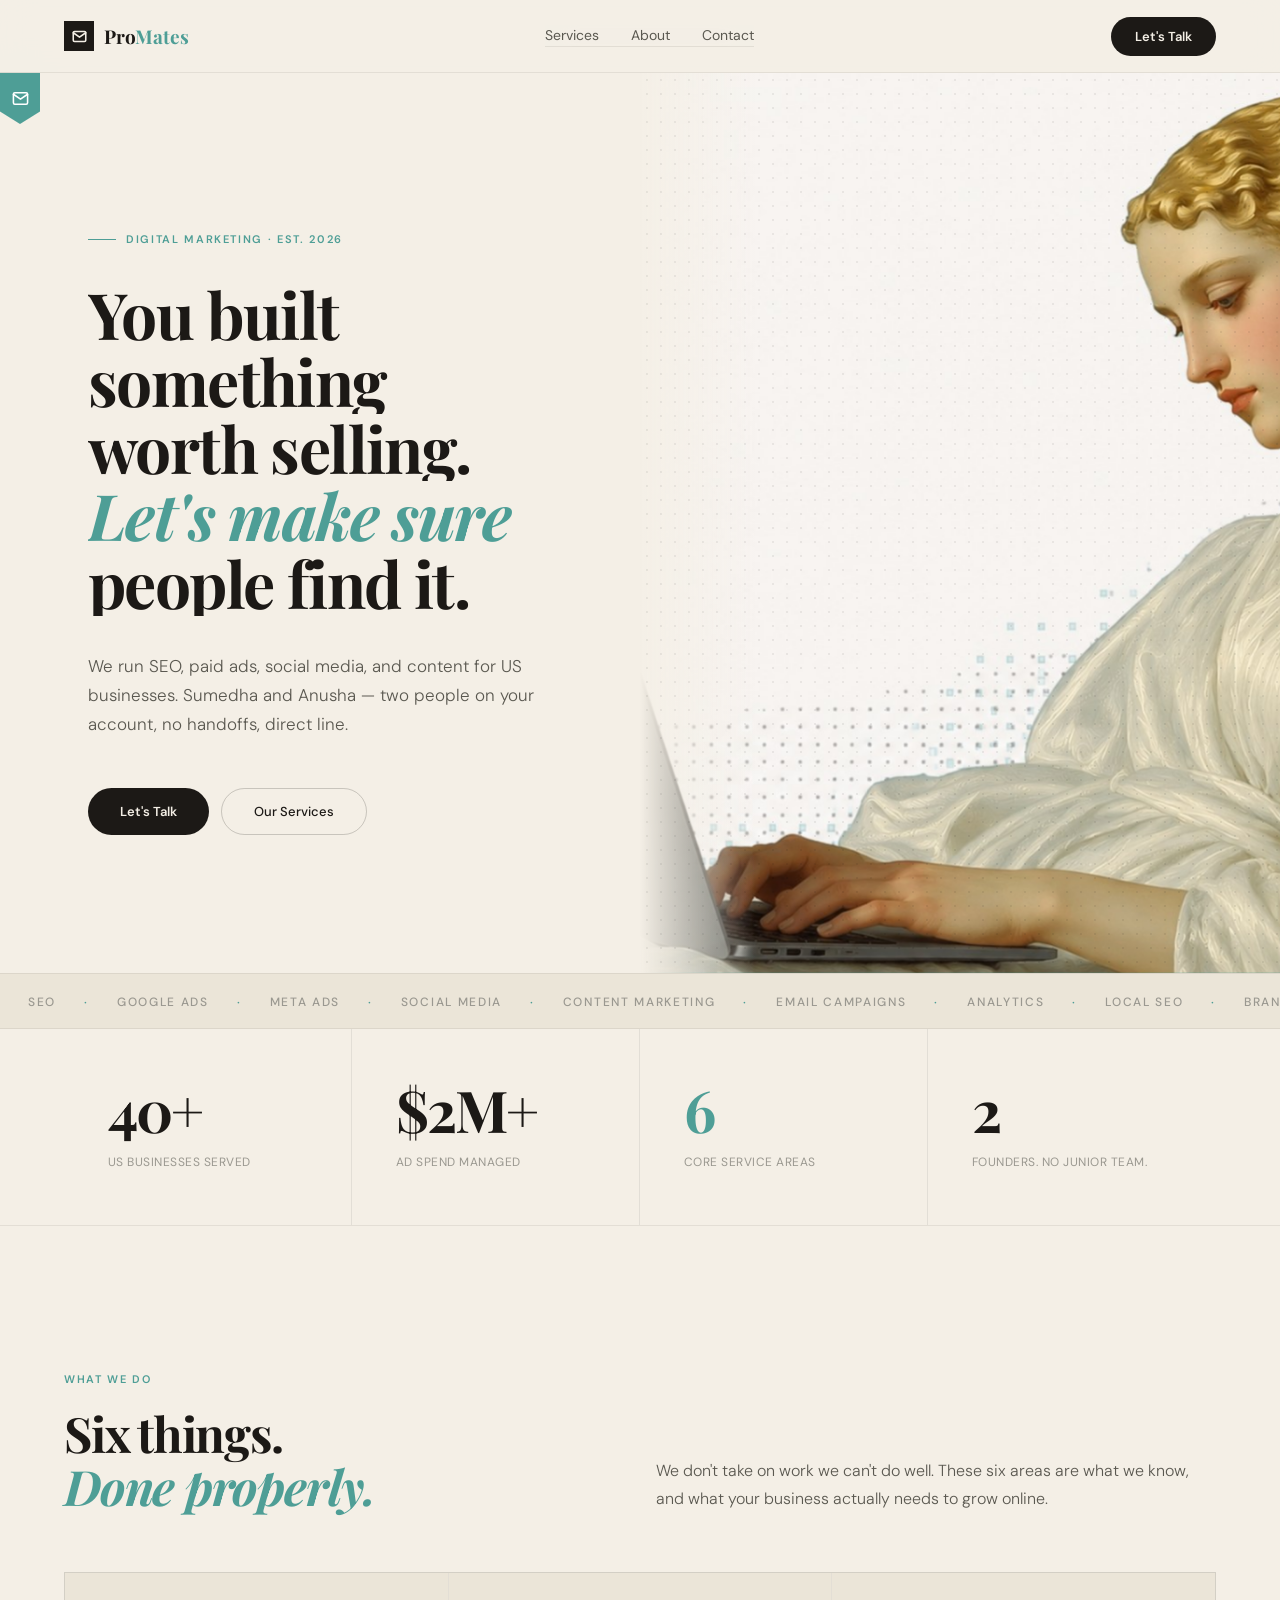
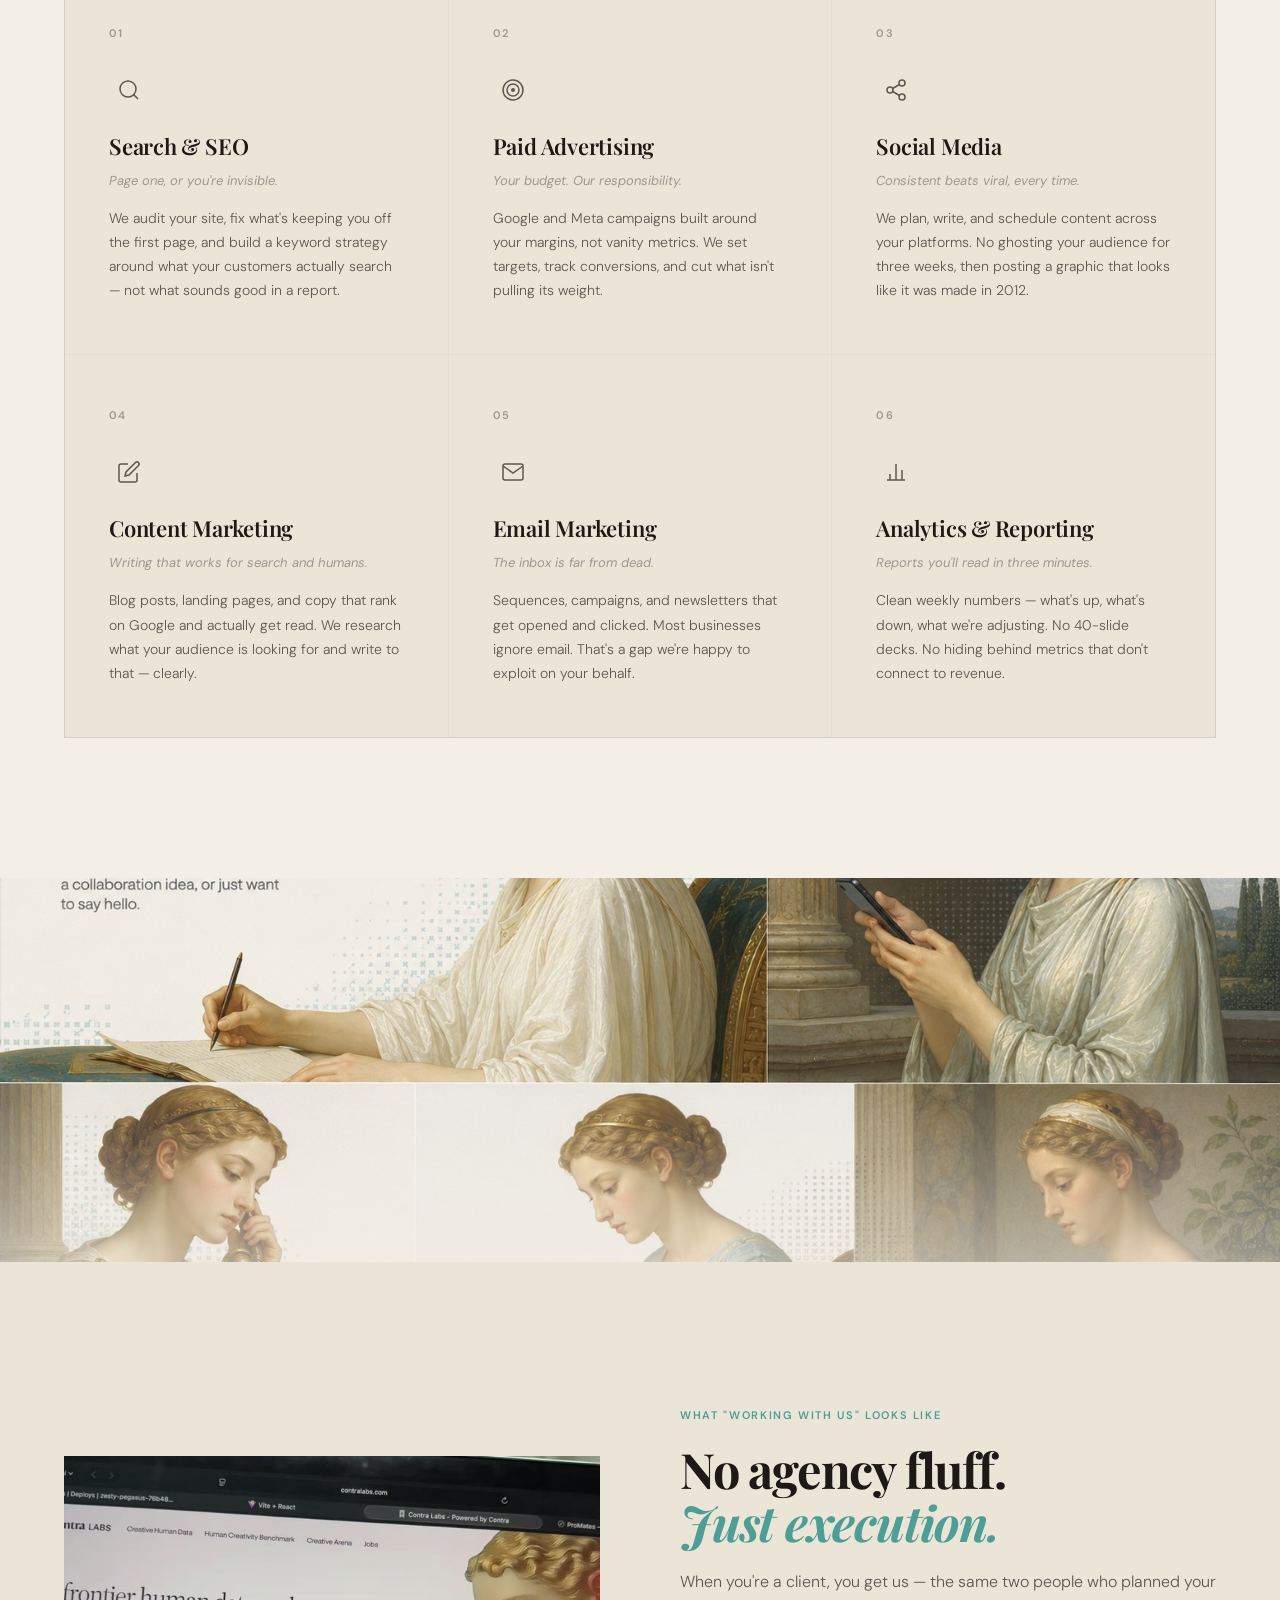
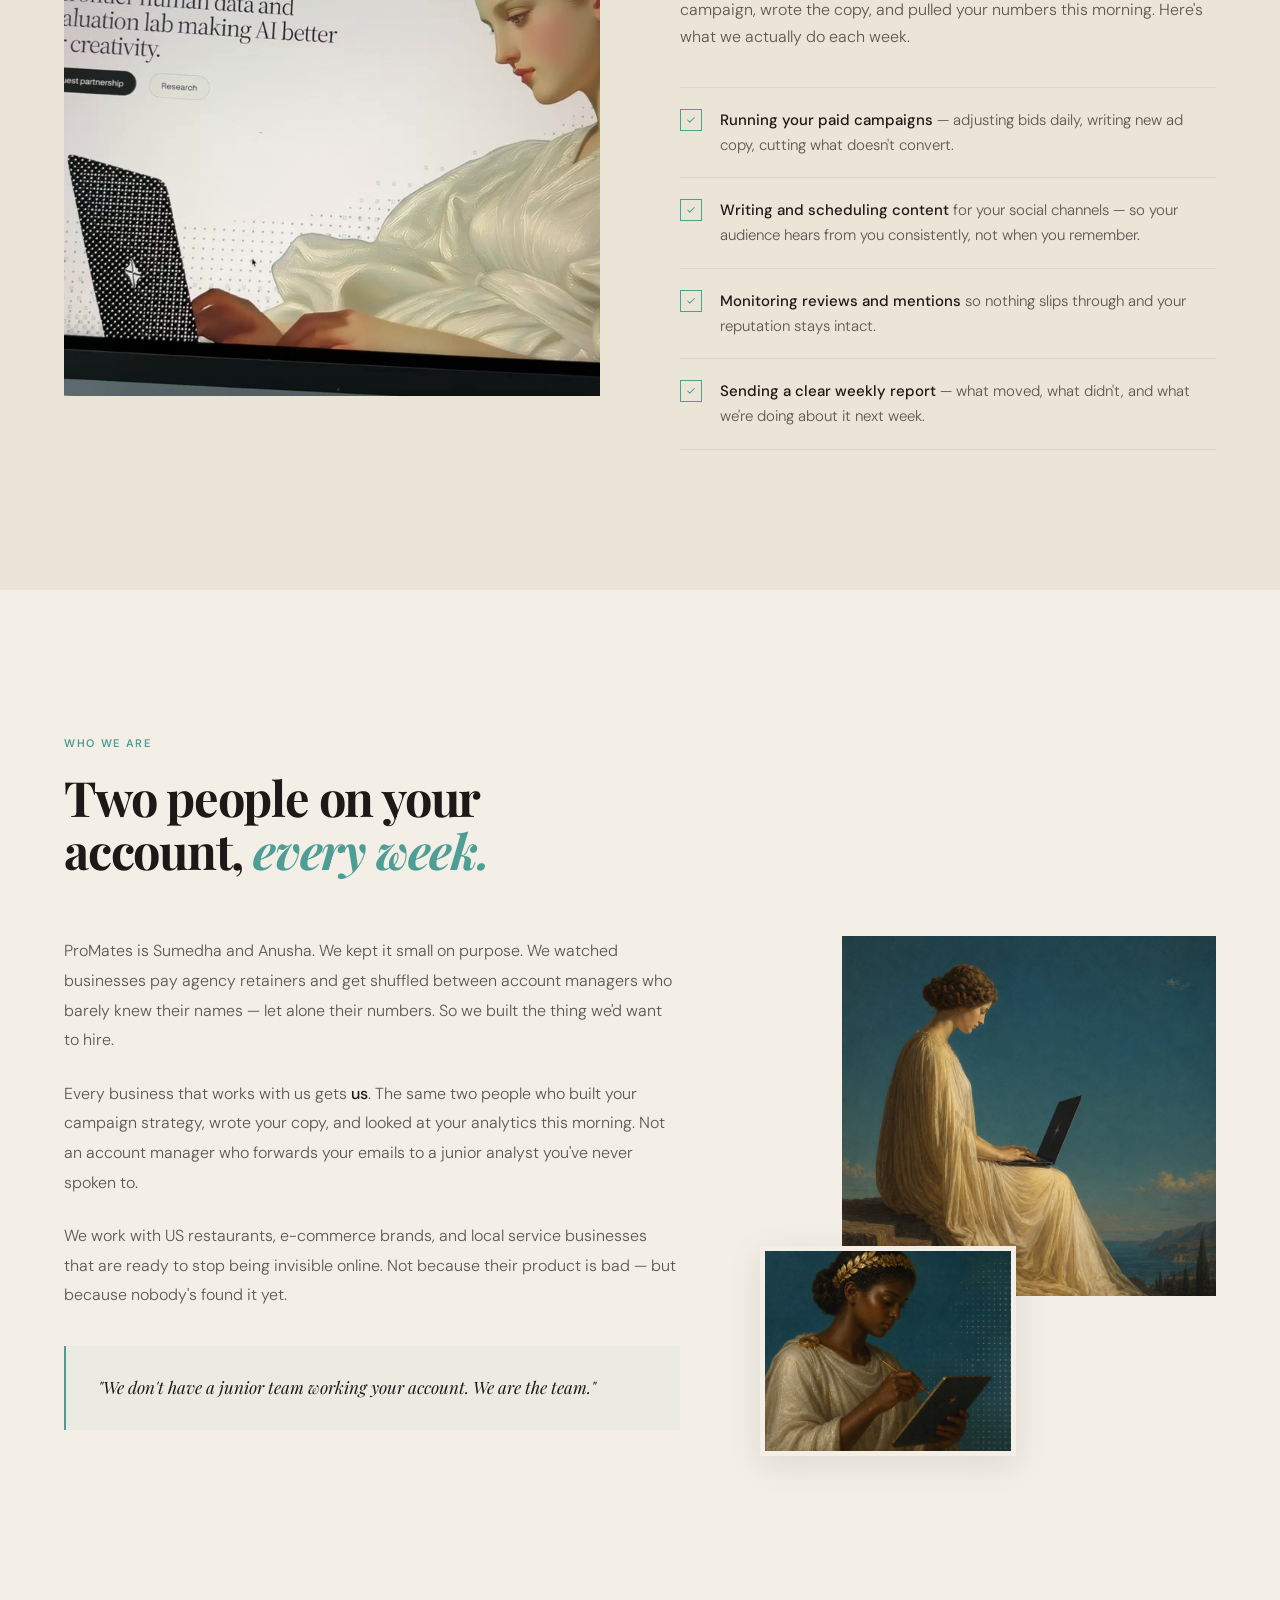
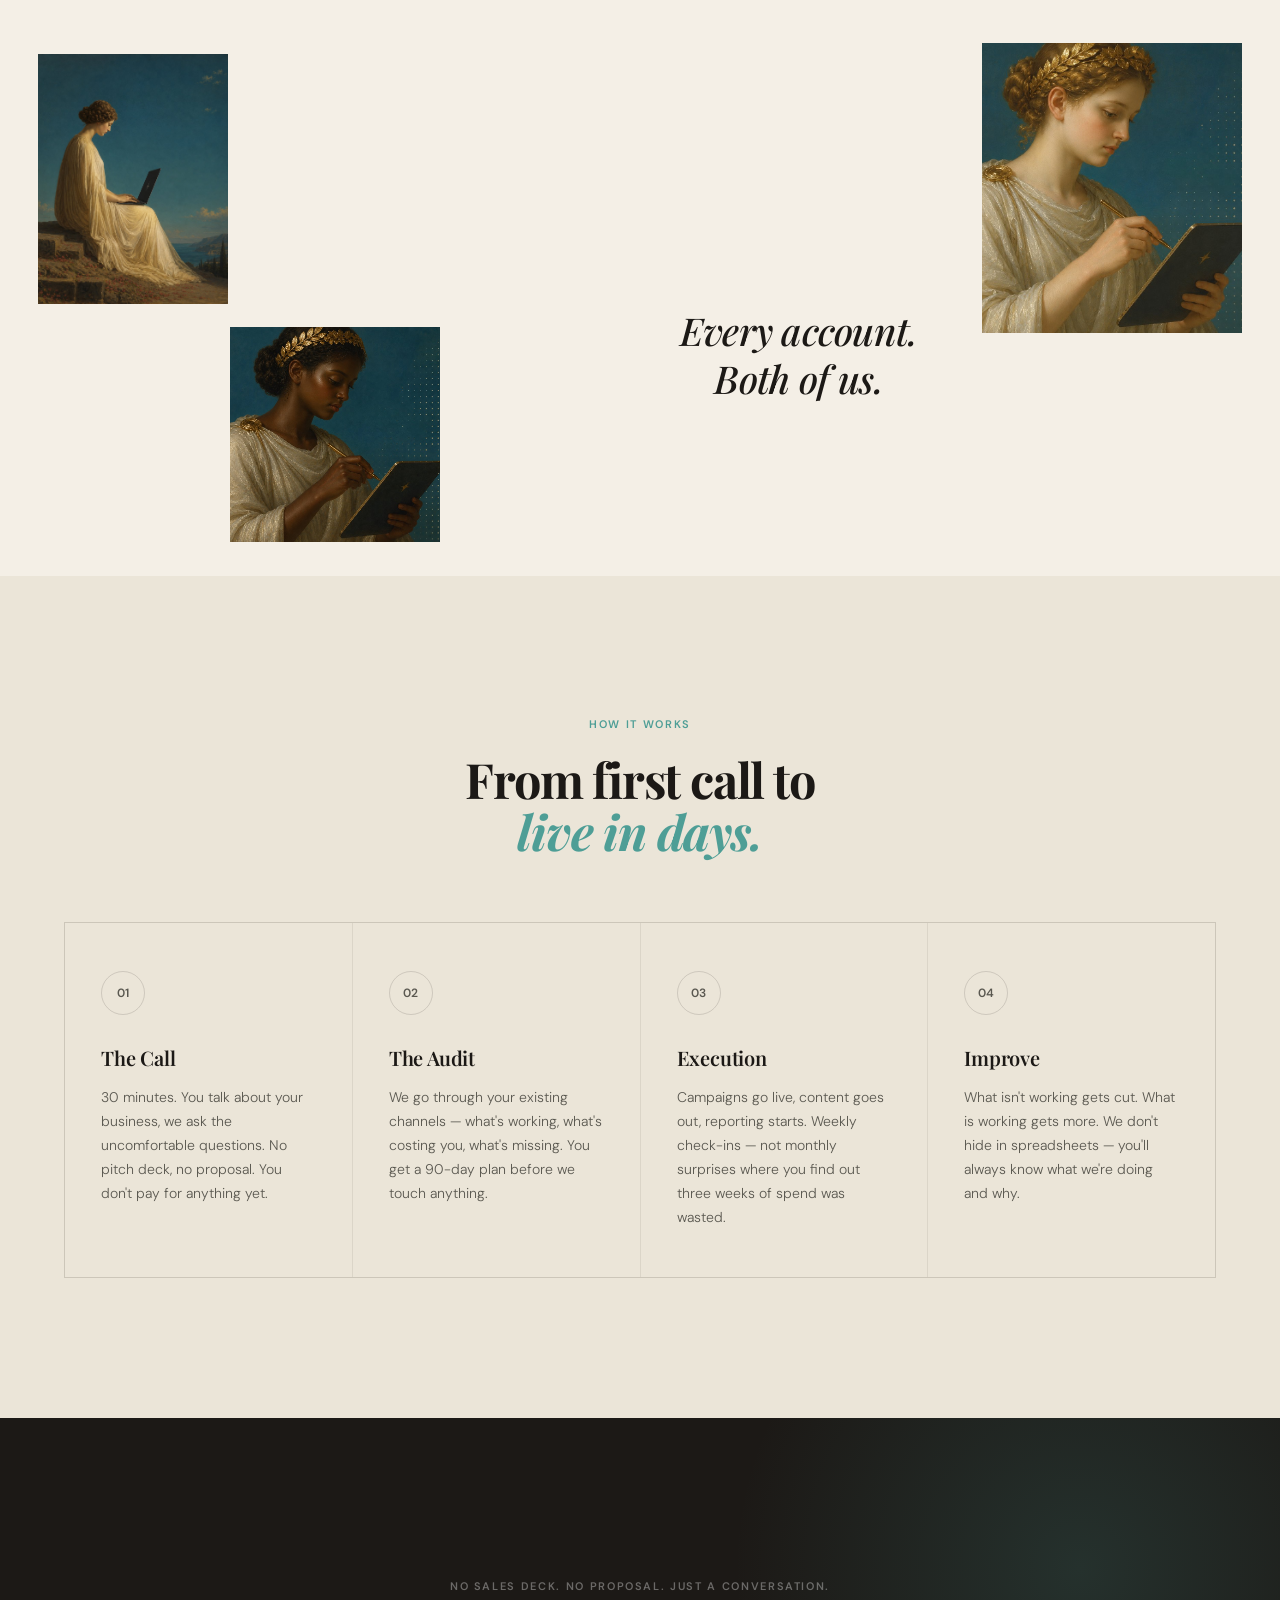
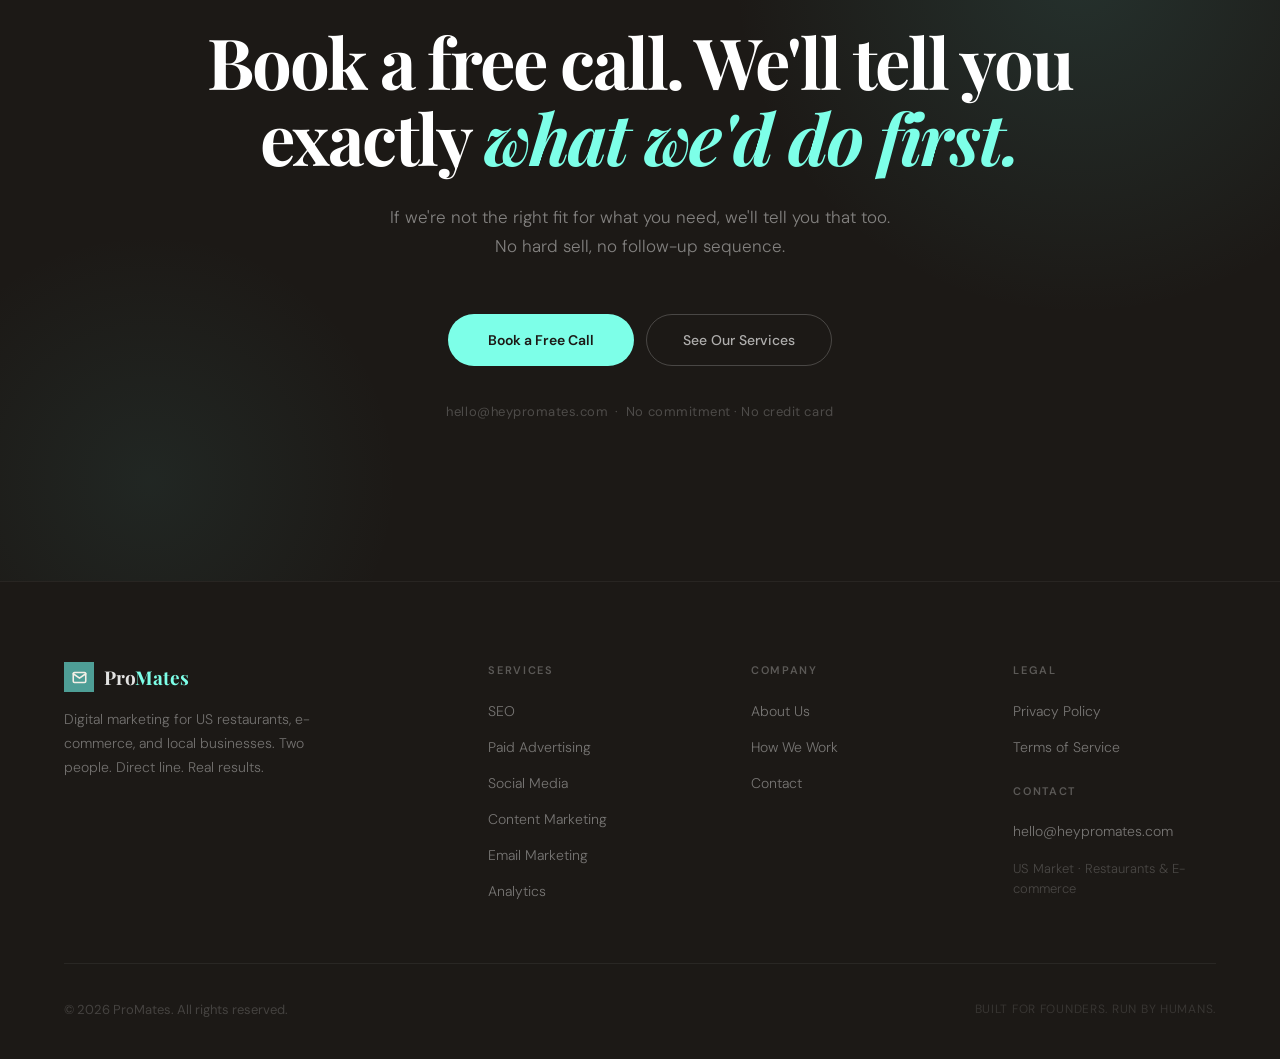
==== commit 5995e990: "Enchanced the file structure" ====
--- a/index.html
+++ b/index.html
@@ -3,500 +3,76 @@
 <head>
 <meta charset="UTF-8"/>
 <meta name="viewport" content="width=device-width, initial-scale=1.0"/>
-<title>ProMates — We Handle Your Inbox. You Handle the Business.</title>
-<link rel="preconnect" href="https://fonts.googleapis.com">
+<title>ProMates — Digital Marketing Agency for US Small Businesses</title>
+
+<!-- SEO -->
+<meta name="description" content="SEO, paid ads, social media, and content marketing for US restaurants and small businesses. ProMates is Sumedha and Anusha — two people, direct line, no handoffs."/>
+<meta name="robots" content="index, follow"/>
+<link rel="canonical" href="https://heypromates.com/"/>
+
+<!-- Open Graph -->
+<meta property="og:type" content="website"/>
+<meta property="og:url" content="https://heypromates.com/"/>
+<meta property="og:title" content="ProMates — Digital Marketing Agency for US Small Businesses"/>
+<meta property="og:description" content="SEO, paid ads, social media, and content marketing for US restaurants and small businesses. Two people. Direct line. No handoffs."/>
+<meta property="og:image" content="https://heypromates.com/images/painting-panoramic.jpg"/>
+<meta property="og:site_name" content="ProMates"/>
+
+<!-- Twitter Card -->
+<meta name="twitter:card" content="summary_large_image"/>
+<meta name="twitter:title" content="ProMates — Digital Marketing Agency for US Small Businesses"/>
+<meta name="twitter:description" content="SEO, paid ads, social media, and content marketing for US restaurants and small businesses. Two people. Direct line. No handoffs."/>
+<meta name="twitter:image" content="https://heypromates.com/images/painting-panoramic.jpg"/>
+
+<!-- Favicon -->
+<link rel="icon" href="favicon.svg" type="image/svg+xml"/>
+<link rel="apple-touch-icon" href="apple-touch-icon.png"/>
+
+<!-- Fonts -->
+<link rel="preconnect" href="https://fonts.googleapis.com"/>
+<link rel="preconnect" href="https://fonts.gstatic.com" crossorigin/>
 <link href="https://fonts.googleapis.com/css2?family=Playfair+Display:ital,wght@0,400;0,500;0,700;1,400;1,600&family=DM+Sans:opsz,wght@9..40,300;9..40,400;9..40,500;9..40,600&display=swap" rel="stylesheet"/>
-<style>
-/* ── Reset ── */
-*,*::before,*::after{box-sizing:border-box;margin:0;padding:0;}
-html{scroll-behavior:smooth;}
-img{display:block;max-width:100%;}
-a{text-decoration:none;color:inherit;}
-button{cursor:pointer;font-family:'DM Sans',sans-serif;}
-
-/* ── Variables ── */
-:root{
-  --cream:#F4EFE6;
-  --cream-2:#EBE5D8;
-  --cream-3:#E2DBCC;
-  --teal:#4E9E96;
-  --teal-dark:#3A8880;
-  --teal-pale:#D4E8E5;
-  --ink:#1C1916;
-  --ink-2:#5A5850;
-  --ink-3:#9A9890;
-  --max-w:1320px;
-  --px:clamp(24px,5vw,80px);
+
+<!-- Preload hero image (LCP) -->
+<link rel="preload" as="image" href="images/painting-hero.jpg"/>
+
+<!-- Styles -->
+<link rel="stylesheet" href="css/styles.css"/>
+
+<!-- Structured Data -->
+<script type="application/ld+json">
+{
+  "@context": "https://schema.org",
+  "@type": "MarketingAgency",
+  "name": "ProMates",
+  "description": "Digital marketing agency specializing in SEO, paid ads, social media, content, and email marketing for US restaurants and small businesses.",
+  "url": "https://heypromates.com",
+  "email": "hello@heypromates.com",
+  "foundingDate": "2026",
+  "founders": [
+    { "@type": "Person", "name": "Sumedha" },
+    { "@type": "Person", "name": "Anusha" }
+  ],
+  "areaServed": { "@type": "Country", "name": "United States" },
+  "hasOfferCatalog": {
+    "@type": "OfferCatalog",
+    "name": "Digital Marketing Services",
+    "itemListElement": [
+      { "@type": "Offer", "itemOffered": { "@type": "Service", "name": "Search Engine Optimization (SEO)" } },
+      { "@type": "Offer", "itemOffered": { "@type": "Service", "name": "Paid Advertising (Google & Meta Ads)" } },
+      { "@type": "Offer", "itemOffered": { "@type": "Service", "name": "Social Media Management" } },
+      { "@type": "Offer", "itemOffered": { "@type": "Service", "name": "Content Marketing" } },
+      { "@type": "Offer", "itemOffered": { "@type": "Service", "name": "Email Marketing" } },
+      { "@type": "Offer", "itemOffered": { "@type": "Service", "name": "Analytics & Reporting" } }
+    ]
+  }
 }
-
-body{
-  background:var(--cream);
-  color:var(--ink);
-  font-family:'DM Sans',sans-serif;
-  -webkit-font-smoothing:antialiased;
-  overflow-x:hidden;
-  font-weight:400;
-  line-height:1.5;
-}
-
-/* ── Left bookmark ribbon ── */
-.ribbon{
-  position:fixed;
-  left:0;top:72px;
-  width:40px;height:52px;
-  background:var(--teal);
-  z-index:98;
-  display:flex;align-items:center;justify-content:center;
-  clip-path:polygon(0 0,100% 0,100% 76%,50% 100%,0 76%);
-}
-.ribbon svg{color:#fff;width:17px;height:17px;}
-
-/* ── Nav ── */
-nav{
-  position:sticky;top:0;z-index:100;
-  background:rgba(244,239,230,0.90);
-  backdrop-filter:blur(16px);
-  -webkit-backdrop-filter:blur(16px);
-  border-bottom:1px solid rgba(28,25,22,0.08);
-}
-.nav-inner{
-  max-width:var(--max-w);margin:0 auto;
-  padding:0 var(--px);
-  height:72px;
-  display:flex;align-items:center;justify-content:space-between;gap:32px;
-}
-.nav-logo{display:flex;align-items:center;gap:10px;}
-.logo-mark{
-  width:30px;height:30px;
-  background:var(--ink);
-  display:flex;align-items:center;justify-content:center;
-  flex-shrink:0;
-}
-.logo-mark svg{color:var(--cream);width:15px;height:15px;}
-.logo-text{
-  font-family:'Playfair Display',serif;
-  font-size:19px;font-weight:700;
-  color:var(--ink);letter-spacing:-0.01em;
-}
-.logo-text .accent{color:var(--teal);}
-.nav-links{display:flex;gap:32px;align-items:center;}
-.nav-links a{font-size:14px;font-weight:400;color:var(--ink-2);transition:color .2s;}
-.nav-links a:hover{color:var(--ink);}
-.btn-nav{
-  font-size:13px;font-weight:600;
-  padding:11px 24px;
-  background:var(--ink);color:var(--cream);
-  border:none;border-radius:100px;
-  transition:background .25s;
-}
-.btn-nav:hover{background:var(--teal);}
-.ham-btn{display:none;flex-direction:column;gap:5px;padding:6px;background:none;border:none;}
-.ham-line{display:block;width:22px;height:2px;background:var(--ink);transition:all .3s;transform-origin:center;}
-.ham-btn.open .ham-line:nth-child(1){transform:translateY(7px) rotate(45deg);}
-.ham-btn.open .ham-line:nth-child(2){opacity:0;}
-.ham-btn.open .ham-line:nth-child(3){transform:translateY(-7px) rotate(-45deg);}
-.mobile-menu{
-  display:none;flex-direction:column;
-  background:var(--cream);
-  border-top:1px solid rgba(28,25,22,0.08);
-  padding:8px var(--px) 24px;
-}
-.mobile-menu.open{display:flex;}
-.mobile-menu a{padding:15px 0;font-size:20px;font-family:'Playfair Display',serif;font-weight:500;color:var(--ink);border-bottom:1px solid rgba(28,25,22,0.06);}
-.mobile-menu .mob-cta{margin-top:20px;padding:17px;background:var(--ink);color:var(--cream);border:none;border-radius:100px;font-size:14px;font-weight:600;text-align:center;}
-
-/* ── Hero ── */
-.hero{
-  min-height:100vh;
-  display:grid;
-  grid-template-columns:50% 50%;
-  position:relative;overflow:hidden;
-}
-.hero-left{
-  display:flex;flex-direction:column;justify-content:center;
-  padding:100px var(--px) 80px 88px;
-  position:relative;z-index:1;
-}
-.hero-eyebrow{
-  font-size:11px;font-weight:600;letter-spacing:.15em;text-transform:uppercase;
-  color:var(--teal);margin-bottom:32px;
-  display:flex;align-items:center;gap:10px;
-}
-.hero-eyebrow::before{content:'';display:block;width:28px;height:1px;background:var(--teal);flex-shrink:0;}
-h1.hero-headline{
-  font-family:'Playfair Display',serif;
-  font-size:clamp(46px,5.5vw,84px);
-  font-weight:700;line-height:1.05;letter-spacing:-0.025em;
-  color:var(--ink);margin-bottom:36px;
-}
-h1.hero-headline em{font-style:italic;color:var(--teal);}
-.hero-sub{font-size:17px;line-height:1.72;color:var(--ink-2);max-width:480px;margin-bottom:48px;font-weight:300;}
-.hero-actions{display:flex;gap:12px;flex-wrap:wrap;}
-.btn-primary{
-  font-size:13px;font-weight:600;padding:14px 32px;
-  background:var(--ink);color:var(--cream);border:none;border-radius:100px;
-  transition:background .25s,transform .15s;
-}
-.btn-primary:hover{background:var(--teal);}
-.btn-primary:active{transform:scale(.97);}
-.btn-ghost{
-  font-size:13px;font-weight:500;padding:14px 32px;
-  background:transparent;color:var(--ink);
-  border:1.5px solid rgba(28,25,22,0.2);border-radius:100px;transition:border-color .2s;
-}
-.btn-ghost:hover{border-color:var(--ink);}
-
-/* ── Hero Right: Classical painting panel ── */
-.hero-right{
-  position:relative;
-  overflow:hidden;
-  background:var(--teal);  /* fallback colour while image loads */
-}
-/* The painting fills and bleeds off-edge, like contralabs */
-.hero-right img.hero-painting{
-  width:100%;height:100%;
-  object-fit:cover;
-  object-position:right center;
-  display:block;
-}
-/* Subtle left-side fade so text doesn't clash */
-.hero-right::before{
-  content:'';
-  position:absolute;inset:0;
-  background:linear-gradient(to right, var(--cream) 0%, transparent 18%);
-  z-index:1;pointer-events:none;
-}
-/* Halftone dots overlay */
-.hero-right::after{
-  content:'';
-  position:absolute;inset:0;
-  background-image:radial-gradient(circle,rgba(0,0,0,.07) 1.5px,transparent 1.5px);
-  background-size:14px 14px;
-  z-index:2;pointer-events:none;
-}
-/* Image placeholder shown until real painting is dropped in */
-.hero-painting-placeholder{
-  position:absolute;inset:0;
-  background:var(--teal);
-  display:flex;align-items:center;justify-content:center;
-  flex-direction:column;gap:12px;
-}
-.hero-painting-placeholder p{
-  font-size:13px;color:rgba(255,255,255,.6);
-  font-weight:500;letter-spacing:.06em;text-align:center;padding:0 20px;
-}
-
-/* ── Panoramic painting banner — full-width strip after hero ── */
-.panoramic-strip{
-  width:100%;
-  height:clamp(260px, 32vw, 480px);
-  position:relative;
-  overflow:hidden;
-  background:var(--cream-2);  /* fallback */
-}
-.panoramic-strip img{
-  width:100%;height:100%;
-  object-fit:cover;
-  object-position:center 55%;
-  display:block;
-}
-/* Dark-to-transparent gradient at bottom — text can sit over it */
-.panoramic-strip::after{
-  content:'';position:absolute;inset:0;
-  background:linear-gradient(to bottom,transparent 50%,rgba(244,239,230,0.5) 100%);
-  pointer-events:none;
-}
-/* Placeholder for panoramic */
-.panoramic-placeholder{
-  position:absolute;inset:0;
-  background:var(--cream-2);
-  display:flex;align-items:center;justify-content:center;
-}
-.panoramic-placeholder p{font-size:13px;color:var(--ink-3);font-weight:500;letter-spacing:.06em;}
-
-/* ── Marquee ── */
-.marquee-wrap{
-  background:var(--cream-2);
-  border-top:1px solid rgba(28,25,22,.07);
-  border-bottom:1px solid rgba(28,25,22,.07);
-  padding:16px 0;overflow:hidden;white-space:nowrap;
-}
-.marquee-track{display:inline-flex;animation:marquee 32s linear infinite;}
-.marquee-track span{font-size:12px;font-weight:500;letter-spacing:.14em;text-transform:uppercase;color:var(--ink-3);padding:0 28px;}
-.marquee-track .sep{color:var(--teal);font-size:14px;padding:0;}
-@keyframes marquee{from{transform:translateX(0);}to{transform:translateX(-50%);}}
-
-/* ── Stats bar ── */
-.stats-bar{border-bottom:1px solid rgba(28,25,22,.08);}
-.stats-inner{max-width:var(--max-w);margin:0 auto;padding:0 var(--px);display:grid;grid-template-columns:repeat(4,1fr);}
-.stat-item{padding:52px 44px;border-right:1px solid rgba(28,25,22,.08);transition:background .3s;}
-.stat-item:last-child{border-right:none;}
-.stat-item:hover{background:rgba(78,158,150,.06);}
-.stat-num{font-family:'Playfair Display',serif;font-size:clamp(42px,5vw,70px);font-weight:700;letter-spacing:-.03em;color:var(--ink);line-height:1;display:block;margin-bottom:10px;}
-.stat-num.teal{color:var(--teal);}
-.stat-lbl{font-size:12px;font-weight:400;letter-spacing:.04em;text-transform:uppercase;color:var(--ink-3);}
-
-/* ── Section base ── */
-.section{padding:clamp(80px,11vw,140px) var(--px);}
-.section-inner{max-width:var(--max-w);margin:0 auto;}
-.alt-bg{background:var(--cream-2);}
-.section-eyebrow{display:inline-block;font-size:11px;font-weight:600;letter-spacing:.15em;text-transform:uppercase;color:var(--teal);margin-bottom:20px;}
-.section-heading{font-family:'Playfair Display',serif;font-size:clamp(34px,4vw,64px);font-weight:700;line-height:1.08;letter-spacing:-.025em;color:var(--ink);margin-bottom:20px;}
-.section-heading em{font-style:italic;color:var(--teal);}
-.section-sub{font-size:16px;line-height:1.72;color:var(--ink-2);max-width:560px;font-weight:300;}
-
-/* ── Problem grid ── */
-.problem-grid{display:grid;grid-template-columns:repeat(3,1fr);gap:1px;background:rgba(28,25,22,.08);border:1px solid rgba(28,25,22,.08);margin-top:60px;}
-.problem-card{background:var(--cream-2);padding:52px 44px;transition:background .3s;}
-.problem-card:hover{background:var(--teal-pale);}
-.problem-icon{width:44px;height:44px;border:1.5px solid rgba(28,25,22,.14);display:flex;align-items:center;justify-content:center;margin-bottom:28px;color:var(--ink-2);}
-.problem-title{font-family:'Playfair Display',serif;font-size:22px;font-weight:600;color:var(--ink);margin-bottom:14px;letter-spacing:-.01em;}
-.problem-body{font-size:15px;line-height:1.72;color:var(--ink-2);font-weight:300;}
-
-/* ── Services ── */
-.services-header{display:flex;align-items:flex-end;justify-content:space-between;gap:32px;flex-wrap:wrap;margin-bottom:56px;}
-.explore-link{font-size:13px;font-weight:500;color:var(--ink-2);display:flex;align-items:center;gap:6px;transition:color .2s;flex-shrink:0;}
-.explore-link:hover{color:var(--ink);}
-.explore-link svg{transition:transform .2s;}
-.explore-link:hover svg{transform:translateX(3px);}
-.services-list{display:flex;flex-direction:column;}
-.service-row{display:grid;grid-template-columns:72px 1fr auto;align-items:center;gap:40px;padding:36px 0;border-bottom:1px solid rgba(28,25,22,.08);transition:background .2s;}
-.service-row:first-child{border-top:1px solid rgba(28,25,22,.08);}
-.service-row:hover .service-name{color:var(--teal);}
-.service-num{font-size:12px;font-weight:500;letter-spacing:.08em;color:var(--ink-3);}
-.service-name{font-family:'Playfair Display',serif;font-size:clamp(24px,3vw,46px);font-weight:600;letter-spacing:-.02em;color:var(--ink);transition:color .3s;}
-.service-desc{font-size:14px;line-height:1.65;color:var(--ink-2);max-width:300px;text-align:right;font-weight:300;}
-
-/* ── Floating paintings section — like contralabs "real market experience" ── */
-.floating-art{
-  position:relative;
-  min-height:600px;
-  background:var(--cream);
-  overflow:hidden;
-  display:flex;align-items:center;justify-content:center;
-}
-.floating-art-inner{
-  position:relative;
-  width:100%;max-width:var(--max-w);
-  height:600px;
-  margin:0 auto;
-}
-/* Center text — sits in the middle clear zone between paintings */
-.floating-art-label{
-  position:absolute;
-  top:50%;left:50%;
-  transform:translate(-50%,-55%);
-  font-family:'Playfair Display',serif;
-  font-size:clamp(28px,3.2vw,52px);
-  font-weight:500;font-style:italic;
-  color:var(--ink);
-  text-align:center;
-  white-space:nowrap;
-  z-index:5;
-  letter-spacing:-.02em;
-  line-height:1.2;
-  /* cream pill so it's always legible regardless of painting overlap */
-  background:var(--cream);
-  padding:20px 40px;
-}
-/* Individual floating painting slots */
-.paint-float{
-  position:absolute;
-  overflow:hidden;
-  background:var(--teal-pale);  /* fallback */
-}
-.paint-float img{
-  width:100%;height:100%;
-  object-fit:cover;
-  display:block;
-}
-/* placeholder shown when no image */
-.paint-float-ph{
-  position:absolute;inset:0;
-  background:var(--cream-2);
-  border:1px dashed rgba(28,25,22,.15);
-  display:flex;align-items:center;justify-content:center;
-  flex-direction:column;gap:6px;
-}
-.paint-float-ph span{font-size:11px;color:var(--ink-3);letter-spacing:.08em;text-align:center;padding:0 8px;}
-/* Three floating positions (matching contralabs scattered layout) */
-.pf-1{width:190px;height:250px;top:10%;left:3%;}
-.pf-2{width:210px;height:210px;bottom:6%;left:18%;}
-.pf-3{width:260px;height:290px;top:8%;right:3%;}
-
-/* ── Process grid ── */
-.process-grid{display:grid;grid-template-columns:repeat(4,1fr);gap:1px;background:rgba(28,25,22,.08);border:1px solid rgba(28,25,22,.08);margin-top:64px;}
-.process-step{background:var(--cream-2);padding:48px 36px;transition:background .3s;}
-.process-step:hover{background:var(--teal-pale);}
-.step-num{width:40px;height:40px;border:1.5px solid rgba(28,25,22,.14);display:flex;align-items:center;justify-content:center;font-size:12px;font-weight:600;color:var(--ink-2);margin-bottom:28px;}
-.process-step:last-child .step-num{background:var(--teal);border-color:var(--teal);color:#fff;}
-.step-title{font-family:'Playfair Display',serif;font-size:20px;font-weight:600;color:var(--ink);margin-bottom:12px;letter-spacing:-.01em;}
-.step-desc{font-size:14px;line-height:1.7;color:var(--ink-2);font-weight:300;}
-
-/* ── Pilot / About ── */
-.pilot-grid{display:grid;grid-template-columns:repeat(3,1fr);gap:1px;background:rgba(28,25,22,.08);border:1px solid rgba(28,25,22,.08);margin-top:60px;}
-.pilot-cell{background:var(--cream);padding:52px 44px;}
-.pilot-cell.featured{background:var(--ink);}
-.pilot-eyebrow{font-size:11px;font-weight:600;letter-spacing:.15em;text-transform:uppercase;color:var(--ink-3);margin-bottom:24px;display:block;}
-.pilot-cell.featured .pilot-eyebrow{color:rgba(255,255,255,.35);}
-.pilot-big{font-family:'Playfair Display',serif;font-size:clamp(34px,4vw,54px);font-weight:700;letter-spacing:-.03em;color:var(--ink);line-height:1.08;margin-bottom:16px;}
-.pilot-cell.featured .pilot-big{color:#fff;}
-.pilot-big .teal-hi{color:var(--teal);}
-.pilot-cell.featured .pilot-big .teal-hi{color:#7DFFE8;}
-.pilot-body{font-size:15px;line-height:1.7;color:var(--ink-2);font-weight:300;margin-bottom:32px;}
-.pilot-cell.featured .pilot-body{color:rgba(255,255,255,.5);}
-.benefit-list{display:flex;flex-direction:column;gap:14px;margin-bottom:32px;}
-.benefit-item{display:flex;gap:12px;font-size:15px;color:var(--ink-2);line-height:1.55;font-weight:300;}
-.b-arrow{flex-shrink:0;font-size:14px;}
-.b-arrow.teal{color:var(--teal);}
-.b-arrow.muted{color:var(--ink-3);}
-.divider-note{padding-top:24px;border-top:1px solid rgba(28,25,22,.08);font-size:13px;color:var(--ink-3);font-weight:300;}
-.btn-pilot{font-size:13px;font-weight:600;padding:14px 32px;background:#7DFFE8;color:var(--ink);border:none;border-radius:100px;transition:background .2s,transform .15s;}
-.btn-pilot:hover{background:#fff;}
-.btn-pilot:active{transform:scale(.97);}
-
-/* ── Pricing ── */
-.pricing-grid{display:grid;grid-template-columns:repeat(2,1fr);gap:20px;max-width:860px;margin:60px auto 0;}
-.price-card{border:1.5px solid rgba(28,25,22,.10);padding:52px 44px;background:var(--cream);position:relative;}
-.price-card.featured{border-color:var(--teal);}
-.price-badge{position:absolute;top:-1px;left:50%;transform:translateX(-50%);background:var(--teal);color:#fff;font-size:10px;font-weight:700;letter-spacing:.1em;text-transform:uppercase;padding:5px 20px;white-space:nowrap;}
-.price-tier{font-size:11px;font-weight:600;letter-spacing:.15em;text-transform:uppercase;color:var(--ink-3);margin-bottom:24px;display:block;}
-.price-tier.teal{color:var(--teal);}
-.price-amount{font-family:'Playfair Display',serif;font-size:clamp(52px,6vw,76px);font-weight:700;letter-spacing:-.04em;color:var(--ink);line-height:1;}
-.price-period{font-family:'DM Sans',sans-serif;font-size:16px;font-weight:300;color:var(--ink-3);letter-spacing:0;}
-.price-desc{font-size:14px;line-height:1.65;color:var(--ink-2);font-weight:300;margin:18px 0 24px;}
-.price-features{display:flex;flex-direction:column;gap:12px;margin-bottom:36px;}
-.price-feature{display:flex;gap:10px;font-size:14px;color:var(--ink-2);font-weight:300;}
-.check{color:var(--teal);flex-shrink:0;}
-.dash{color:var(--ink-3);flex-shrink:0;}
-.btn-price{width:100%;padding:15px;background:transparent;color:var(--ink);border:1.5px solid rgba(28,25,22,.2);border-radius:100px;font-size:13px;font-weight:600;transition:border-color .2s,background .2s;}
-.btn-price:hover{border-color:var(--ink);}
-.btn-price.primary{background:var(--teal);color:#fff;border-color:var(--teal);}
-.btn-price.primary:hover{background:var(--teal-dark);border-color:var(--teal-dark);}
-.pricing-note{text-align:center;font-size:13px;color:var(--ink-3);margin-top:28px;font-weight:300;}
-
-/* ── Contact floating art band — paintings near CTA ── */
-.contact-art{
-  position:relative;
-  min-height:500px;
-  background:var(--cream-2);
-  overflow:hidden;
-  display:flex;align-items:center;justify-content:center;
-}
-.contact-art-inner{
-  position:relative;
-  width:100%;max-width:var(--max-w);
-  height:500px;margin:0 auto;
-  display:flex;align-items:center;justify-content:center;
-}
-.contact-art-text{
-  text-align:center;position:relative;z-index:2;
-  padding:0 var(--px);
-}
-.contact-art-text .section-eyebrow{display:block;text-align:center;margin-bottom:16px;}
-.contact-art-text .section-heading{margin-bottom:24px;}
-.contact-art-text p{font-size:16px;line-height:1.7;color:var(--ink-2);max-width:480px;margin:0 auto 36px;font-weight:300;}
-/* Painting fragments positioned around the text */
-.ca-paint{
-  position:absolute;
-  overflow:hidden;
-  background:var(--teal-pale);
-}
-.ca-paint img{width:100%;height:100%;object-fit:cover;display:block;}
-.ca-paint-ph{position:absolute;inset:0;background:var(--cream-3);border:1px dashed rgba(28,25,22,.12);display:flex;align-items:center;justify-content:center;}
-.ca-paint-ph span{font-size:10px;color:var(--ink-3);letter-spacing:.06em;text-align:center;padding:0 6px;}
-.cap-1{width:200px;height:260px;top:5%;left:0%;}
-.cap-2{width:170px;height:200px;bottom:5%;left:16%;}
-.cap-3{width:230px;height:270px;top:8%;right:0%;}
-.cap-4{width:160px;height:200px;bottom:5%;right:14%;}
-
-/* ── CTA ── */
-.cta-section{
-  padding:clamp(100px,14vw,160px) var(--px);
-  background:var(--ink);position:relative;overflow:hidden;
-}
-.cta-blob{position:absolute;width:700px;height:700px;background:radial-gradient(circle,rgba(78,158,150,.18) 0%,transparent 70%);top:-200px;right:-150px;pointer-events:none;}
-.cta-blob-2{position:absolute;width:500px;height:500px;background:radial-gradient(circle,rgba(78,158,150,.10) 0%,transparent 70%);bottom:-150px;left:-100px;pointer-events:none;}
-.cta-inner{max-width:var(--max-w);margin:0 auto;text-align:center;position:relative;z-index:1;}
-.cta-eyebrow{font-size:11px;font-weight:600;letter-spacing:.15em;text-transform:uppercase;color:rgba(255,255,255,.35);margin-bottom:28px;display:block;}
-.cta-heading{font-family:'Playfair Display',serif;font-size:clamp(44px,7vw,100px);font-weight:700;letter-spacing:-.03em;line-height:1.0;color:#fff;margin-bottom:28px;}
-.cta-heading em{font-style:italic;color:#7DFFE8;}
-.cta-sub{font-size:17px;line-height:1.72;color:rgba(255,255,255,.45);max-width:520px;margin:0 auto 52px;font-weight:300;}
-.cta-actions{display:flex;gap:12px;justify-content:center;flex-wrap:wrap;}
-.btn-cta{font-size:14px;font-weight:600;padding:16px 40px;border-radius:100px;background:#7DFFE8;color:var(--ink);border:none;transition:background .2s,transform .15s;}
-.btn-cta:hover{background:#fff;}
-.btn-cta:active{transform:scale(.97);}
-.btn-cta-ghost{font-size:14px;font-weight:500;padding:16px 36px;background:transparent;color:rgba(255,255,255,.65);border:1.5px solid rgba(255,255,255,.2);border-radius:100px;transition:border-color .2s,color .2s;}
-.btn-cta-ghost:hover{border-color:rgba(255,255,255,.55);color:#fff;}
-.cta-foot{margin-top:36px;font-size:13px;color:rgba(255,255,255,.22);letter-spacing:.04em;}
-
-/* ── Footer ── */
-footer{background:var(--ink);border-top:1px solid rgba(255,255,255,.05);padding:80px var(--px) 40px;}
-.footer-inner{max-width:var(--max-w);margin:0 auto;}
-.footer-grid{display:grid;grid-template-columns:1.8fr 1fr 1fr 1fr;gap:60px;padding-bottom:60px;border-bottom:1px solid rgba(255,255,255,.06);margin-bottom:36px;}
-.footer-tagline{font-size:14px;line-height:1.7;color:rgba(255,255,255,.38);max-width:260px;margin-top:16px;font-weight:300;}
-.footer-col-title{font-size:11px;font-weight:600;letter-spacing:.15em;text-transform:uppercase;color:rgba(255,255,255,.28);display:block;margin-bottom:20px;}
-.footer-links{list-style:none;display:flex;flex-direction:column;gap:12px;}
-.footer-links a{font-size:14px;color:rgba(255,255,255,.4);transition:color .2s;font-weight:300;}
-.footer-links a:hover{color:rgba(255,255,255,.85);}
-.footer-bottom{display:flex;align-items:center;justify-content:space-between;gap:16px;flex-wrap:wrap;}
-.footer-copy{font-size:13px;color:rgba(255,255,255,.18);}
-.footer-badge{font-size:12px;color:rgba(255,255,255,.12);letter-spacing:.06em;}
-
-/* ── Reveal animation ── */
-.reveal{opacity:0;transform:translateY(30px);transition:opacity .8s ease,transform .8s ease;}
-.reveal.visible{opacity:1;transform:translateY(0);}
-.reveal-d1{transition-delay:.1s;}
-.reveal-d2{transition-delay:.2s;}
-.reveal-d3{transition-delay:.3s;}
-
-/* ── Responsive ── */
-@media(max-width:1100px){
-  .hero{grid-template-columns:1fr;}
-  .hero-right{display:none;}
-  .hero-left{padding:120px var(--px) 80px;}
-  .stats-inner{grid-template-columns:repeat(2,1fr);}
-  .stat-item:nth-child(2){border-right:none;}
-  .stat-item{border-bottom:1px solid rgba(28,25,22,.08);}
-  .stat-item:nth-child(3),.stat-item:nth-child(4){border-bottom:none;}
-  .process-grid{grid-template-columns:repeat(2,1fr);}
-  .problem-grid{grid-template-columns:1fr;}
-  .pilot-grid{grid-template-columns:1fr;}
-  .service-row{grid-template-columns:60px 1fr;gap:20px;}
-  .service-desc{display:none;}
-  .footer-grid{grid-template-columns:1fr 1fr;gap:40px;}
-  .pricing-grid{grid-template-columns:1fr;max-width:480px;}
-  .floating-art,.contact-art{min-height:400px;}
-  .floating-art-inner,.contact-art-inner{height:400px;}
-  .pf-1{width:130px;height:170px;top:8%;left:2%;}
-  .pf-2{width:140px;height:140px;bottom:8%;left:14%;}
-  .pf-3{width:160px;height:190px;top:8%;}
-  .cap-1,.cap-2,.cap-3,.cap-4{width:130px;height:170px;}
-  .cap-2{left:10%;}
-  .cap-4{right:8%;}
-}
-@media(max-width:768px){
-  .nav-links,.btn-nav{display:none;}
-  .ham-btn{display:flex;}
-  .ribbon{display:none;}
-  .hero-left{padding-left:var(--px);}
-  .stats-inner{grid-template-columns:repeat(2,1fr);}
-  .footer-grid{grid-template-columns:1fr;}
-  .floating-art,.contact-art{min-height:360px;}
-  .floating-art-inner,.contact-art-inner{height:360px;}
-  .pf-1{display:none;}
-  .pf-3{display:none;}
-  .pf-2{left:50%;top:50%;transform:translate(-50%,-50%);}
-  .cap-1,.cap-4{display:none;}
-  .panoramic-strip{height:200px;}
-}
-@media(max-width:480px){
-  .process-grid{grid-template-columns:1fr;}
-  .stats-inner{grid-template-columns:1fr 1fr;}
-}
-</style>
+</script>
 </head>
 <body>
+
+<!-- Scroll progress indicator -->
+<div id="scroll-progress" aria-hidden="true"></div>
 
 <!-- Left bookmark ribbon -->
 <div class="ribbon" aria-hidden="true">
@@ -507,9 +83,9 @@
 </div>
 
 <!-- ── NAV ── -->
-<nav id="main-nav">
+<nav id="main-nav" role="navigation" aria-label="Main navigation">
   <div class="nav-inner">
-    <a href="#" class="nav-logo">
+    <a href="#" class="nav-logo" aria-label="ProMates home">
       <div class="logo-mark">
         <svg viewBox="0 0 24 24" fill="none" stroke="currentColor" stroke-width="2.5" stroke-linecap="round" stroke-linejoin="round">
           <path d="M4 4h16c1.1 0 2 .9 2 2v12c0 1.1-.9 2-2 2H4c-1.1 0-2-.9-2-2V6c0-1.1.9-2 2-2z"/>
@@ -518,376 +94,373 @@
       </div>
       <span class="logo-text">Pro<span class="accent">Mates</span></span>
     </a>
-    <div class="nav-links">
+
+    <nav class="nav-links" aria-label="Site sections">
       <a href="#services">Services</a>
-      <a href="#pricing">Pricing</a>
       <a href="#about">About</a>
-    </div>
-    <div style="display:flex;gap:10px;align-items:center;">
-      <button class="btn-nav" onclick="document.getElementById('contact-cta').scrollIntoView({behavior:'smooth'})">Book a Free Call</button>
-      <button class="ham-btn" id="ham-btn" aria-label="Toggle menu" aria-expanded="false">
+      <a href="#contact">Contact</a>
+    </nav>
+
+    <div class="nav-actions">
+      <button class="btn-nav" data-magnetic data-scroll-to="contact">Let's Talk</button>
+      <button class="ham-btn" id="ham-btn" aria-label="Toggle navigation menu" aria-expanded="false">
         <span class="ham-line"></span>
         <span class="ham-line"></span>
         <span class="ham-line"></span>
       </button>
     </div>
   </div>
-  <div class="mobile-menu" id="mobile-menu">
+
+  <div class="mobile-menu" id="mobile-menu" aria-hidden="true">
     <a href="#services">Services</a>
-    <a href="#pricing">Pricing</a>
     <a href="#about">About</a>
-    <button class="mob-cta" onclick="document.getElementById('contact-cta').scrollIntoView({behavior:'smooth'})">Book a Free Call</button>
+    <a href="#contact">Contact</a>
+    <button class="mob-cta" data-scroll-to="contact">Let's Talk</button>
   </div>
 </nav>
 
 <!-- ── HERO ── -->
-<section class="hero">
+<section class="hero" id="top" aria-labelledby="hero-heading">
   <div class="hero-left">
-    <div class="hero-eyebrow reveal">Your Inbox, Handled</div>
-    <h1 class="hero-headline reveal reveal-d1">
-      We handle<br/>
-      your <em>inbox.</em><br/>
-      You handle<br/>
-      the business.
+    <div class="hero-eyebrow">Digital Marketing · Est. 2026</div>
+
+    <h1 class="hero-headline" id="hero-heading">
+      <span class="line-wrap"><span class="line">You built something</span></span>
+      <span class="line-wrap"><span class="line line-d1">worth selling.</span></span>
+      <span class="line-wrap"><span class="line line-d2"><em>Let's make sure</em></span></span>
+      <span class="line-wrap"><span class="line line-d3">people find it.</span></span>
     </h1>
-    <p class="hero-sub reveal reveal-d2">If you run a US restaurant or small business and your Google reviews go unanswered for days — that's money walking out the door. Two real people. Responding for you. Starting at $300/month.</p>
-    <div class="hero-actions reveal reveal-d2">
-      <button class="btn-primary" onclick="document.getElementById('contact-cta').scrollIntoView({behavior:'smooth'})">Book a Free Call</button>
-      <button class="btn-ghost" onclick="document.getElementById('services').scrollIntoView({behavior:'smooth'})">Our Services</button>
-    </div>
-  </div>
-
-  <!-- HERO RIGHT: Drop painting-hero.jpg into images/ folder to replace placeholder -->
-  <div class="hero-right">
-    <!-- ↓↓ REPLACE: save your panoramic painting as images/painting-hero.jpg ↓↓ -->
+
+    <p class="hero-sub">We run SEO, paid ads, social media, and content for US businesses. Sumedha and Anusha — two people on your account, no handoffs, direct line.</p>
+
+    <div class="hero-actions">
+      <button class="btn-primary" data-magnetic data-scroll-to="contact">Let's Talk</button>
+      <button class="btn-ghost" data-scroll-to="services">Our Services</button>
+    </div>
+  </div>
+
+  <div class="hero-right" aria-hidden="true">
     <img
       class="hero-painting"
       src="images/painting-hero.jpg"
-      alt="ProMates — two women at work"
-      onerror="this.style.display='none';this.nextElementSibling.style.display='flex';"
+      alt="Sumedha and Anusha — ProMates founders"
+      data-fallback="hero-placeholder"
     />
-    <div class="hero-painting-placeholder" style="display:none;">
+    <div class="hero-painting-placeholder hidden" id="hero-placeholder">
       <svg width="40" height="40" fill="none" viewBox="0 0 24 24" stroke="rgba(255,255,255,.4)" stroke-width="1.5"><rect x="3" y="3" width="18" height="18" rx="2"/><circle cx="8.5" cy="8.5" r="1.5"/><polyline points="21 15 16 10 5 21"/></svg>
-      <p>Drop <strong>painting-hero.jpg</strong><br/>into the images/ folder</p>
-    </div>
-  </div>
-</section>
-
-<!-- ── PANORAMIC PAINTING BANNER — full-width strip ── -->
-<!-- ↓↓ Drop your wide group painting as images/painting-panoramic.jpg ↓↓ -->
-<div class="panoramic-strip" id="panoramic">
+      <p>Add <strong>painting-hero.jpg</strong> to the images/ folder</p>
+    </div>
+  </div>
+</section>
+
+<!-- ── MARQUEE ── -->
+<div class="marquee-wrap" aria-hidden="true">
+  <div class="marquee-track">
+    <span>SEO</span><span class="sep"> · </span>
+    <span>Google Ads</span><span class="sep"> · </span>
+    <span>Meta Ads</span><span class="sep"> · </span>
+    <span>Social Media</span><span class="sep"> · </span>
+    <span>Content Marketing</span><span class="sep"> · </span>
+    <span>Email Campaigns</span><span class="sep"> · </span>
+    <span>Analytics</span><span class="sep"> · </span>
+    <span>Local SEO</span><span class="sep"> · </span>
+    <span>Brand Strategy</span><span class="sep"> · </span>
+    <span>CRO</span><span class="sep"> · </span>
+    <span>Reputation Management</span><span class="sep"> · </span>
+    <span>Paid Search</span><span class="sep"> · </span>
+    <span>SEO</span><span class="sep"> · </span>
+    <span>Google Ads</span><span class="sep"> · </span>
+    <span>Meta Ads</span><span class="sep"> · </span>
+    <span>Social Media</span><span class="sep"> · </span>
+    <span>Content Marketing</span><span class="sep"> · </span>
+    <span>Email Campaigns</span><span class="sep"> · </span>
+    <span>Analytics</span><span class="sep"> · </span>
+    <span>Local SEO</span><span class="sep"> · </span>
+    <span>Brand Strategy</span><span class="sep"> · </span>
+    <span>CRO</span><span class="sep"> · </span>
+    <span>Reputation Management</span><span class="sep"> · </span>
+    <span>Paid Search</span><span class="sep"> · </span>
+  </div>
+</div>
+
+<!-- ── STATS ── -->
+<section class="stats-bar" aria-label="Agency stats">
+  <div class="stats-inner">
+    <div class="stat-item reveal">
+      <span class="stat-num" data-count="40" data-suffix="+">40+</span>
+      <span class="stat-lbl">US Businesses Served</span>
+    </div>
+    <div class="stat-item reveal reveal-d1">
+      <span class="stat-num">$2M+</span>
+      <span class="stat-lbl">Ad Spend Managed</span>
+    </div>
+    <div class="stat-item reveal reveal-d2">
+      <span class="stat-num teal">6</span>
+      <span class="stat-lbl">Core Service Areas</span>
+    </div>
+    <div class="stat-item reveal reveal-d3">
+      <span class="stat-num" data-count="2" data-suffix="">2</span>
+      <span class="stat-lbl">Founders. No Junior Team.</span>
+    </div>
+  </div>
+</section>
+
+<!-- ── SERVICES ── -->
+<section class="section" id="services" aria-labelledby="services-heading">
+  <div class="section-inner">
+    <div class="services-intro reveal">
+      <div>
+        <span class="section-eyebrow">What We Do</span>
+        <h2 class="section-heading" id="services-heading" style="margin-bottom:0;">Six things.<br/><em>Done properly.</em></h2>
+      </div>
+      <p class="section-sub" style="margin:0;">We don't take on work we can't do well. These six areas are what we know, and what your business actually needs to grow online.</p>
+    </div>
+
+    <div class="services-grid">
+
+      <div class="service-card reveal">
+        <span class="service-card-num">01</span>
+        <div class="service-card-icon">
+          <svg width="24" height="24" fill="none" viewBox="0 0 24 24" stroke="currentColor" stroke-width="1.5"><circle cx="11" cy="11" r="8"/><path d="m21 21-4.35-4.35"/></svg>
+        </div>
+        <h3 class="service-card-title">Search &amp; SEO</h3>
+        <p class="service-card-tag">Page one, or you're invisible.</p>
+        <p class="service-card-desc">We audit your site, fix what's keeping you off the first page, and build a keyword strategy around what your customers actually search — not what sounds good in a report.</p>
+      </div>
+
+      <div class="service-card reveal reveal-d1">
+        <span class="service-card-num">02</span>
+        <div class="service-card-icon">
+          <svg width="24" height="24" fill="none" viewBox="0 0 24 24" stroke="currentColor" stroke-width="1.5"><circle cx="12" cy="12" r="10"/><circle cx="12" cy="12" r="6"/><circle cx="12" cy="12" r="2" fill="currentColor" stroke="none"/></svg>
+        </div>
+        <h3 class="service-card-title">Paid Advertising</h3>
+        <p class="service-card-tag">Your budget. Our responsibility.</p>
+        <p class="service-card-desc">Google and Meta campaigns built around your margins, not vanity metrics. We set targets, track conversions, and cut what isn't pulling its weight.</p>
+      </div>
+
+      <div class="service-card reveal reveal-d2">
+        <span class="service-card-num">03</span>
+        <div class="service-card-icon">
+          <svg width="24" height="24" fill="none" viewBox="0 0 24 24" stroke="currentColor" stroke-width="1.5"><circle cx="18" cy="5" r="3"/><circle cx="6" cy="12" r="3"/><circle cx="18" cy="19" r="3"/><line x1="8.59" y1="13.51" x2="15.42" y2="17.49"/><line x1="15.41" y1="6.51" x2="8.59" y2="10.49"/></svg>
+        </div>
+        <h3 class="service-card-title">Social Media</h3>
+        <p class="service-card-tag">Consistent beats viral, every time.</p>
+        <p class="service-card-desc">We plan, write, and schedule content across your platforms. No ghosting your audience for three weeks, then posting a graphic that looks like it was made in 2012.</p>
+      </div>
+
+      <div class="service-card reveal reveal-d1">
+        <span class="service-card-num">04</span>
+        <div class="service-card-icon">
+          <svg width="24" height="24" fill="none" viewBox="0 0 24 24" stroke="currentColor" stroke-width="1.5"><path d="M11 4H4a2 2 0 0 0-2 2v14a2 2 0 0 0 2 2h14a2 2 0 0 0 2-2v-7"/><path d="M18.5 2.5a2.121 2.121 0 0 1 3 3L12 15l-4 1 1-4 9.5-9.5z"/></svg>
+        </div>
+        <h3 class="service-card-title">Content Marketing</h3>
+        <p class="service-card-tag">Writing that works for search and humans.</p>
+        <p class="service-card-desc">Blog posts, landing pages, and copy that rank on Google and actually get read. We research what your audience is looking for and write to that — clearly.</p>
+      </div>
+
+      <div class="service-card reveal reveal-d2">
+        <span class="service-card-num">05</span>
+        <div class="service-card-icon">
+          <svg width="24" height="24" fill="none" viewBox="0 0 24 24" stroke="currentColor" stroke-width="1.5"><path d="M4 4h16c1.1 0 2 .9 2 2v12c0 1.1-.9 2-2 2H4c-1.1 0-2-.9-2-2V6c0-1.1.9-2 2-2z"/><polyline points="22,6 12,13 2,6"/></svg>
+        </div>
+        <h3 class="service-card-title">Email Marketing</h3>
+        <p class="service-card-tag">The inbox is far from dead.</p>
+        <p class="service-card-desc">Sequences, campaigns, and newsletters that get opened and clicked. Most businesses ignore email. That's a gap we're happy to exploit on your behalf.</p>
+      </div>
+
+      <div class="service-card reveal reveal-d3">
+        <span class="service-card-num">06</span>
+        <div class="service-card-icon">
+          <svg width="24" height="24" fill="none" viewBox="0 0 24 24" stroke="currentColor" stroke-width="1.5"><line x1="18" y1="20" x2="18" y2="10"/><line x1="12" y1="20" x2="12" y2="4"/><line x1="6" y1="20" x2="6" y2="14"/><line x1="3" y1="20" x2="21" y2="20"/></svg>
+        </div>
+        <h3 class="service-card-title">Analytics &amp; Reporting</h3>
+        <p class="service-card-tag">Reports you'll read in three minutes.</p>
+        <p class="service-card-desc">Clean weekly numbers — what's up, what's down, what we're adjusting. No 40-slide decks. No hiding behind metrics that don't connect to revenue.</p>
+      </div>
+
+    </div>
+  </div>
+</section>
+
+<!-- ── PANORAMIC STRIP ── -->
+<div class="panoramic-strip" aria-hidden="true">
   <img
     src="images/painting-panoramic.jpg"
-    alt="Women at work — ProMates team"
-    onerror="this.style.display='none';this.nextElementSibling.style.display='flex';"
+    alt=""
+    loading="lazy"
+    data-fallback="panoramic-placeholder"
   />
-  <div class="panoramic-placeholder" style="display:none;">
-    <p>Drop <strong>painting-panoramic.jpg</strong> (the wide group painting) into images/ folder</p>
+  <div class="panoramic-placeholder hidden" id="panoramic-placeholder">
+    <p>Add <strong>painting-panoramic.jpg</strong> to the images/ folder</p>
   </div>
 </div>
 
-<!-- ── MARQUEE ── -->
-<div class="marquee-wrap">
-  <div class="marquee-track" aria-hidden="true">
-    <span>Inbox Management</span><span class="sep"> · </span>
-    <span>Google Review Responses</span><span class="sep"> · </span>
-    <span>Reputation MGMT</span><span class="sep"> · </span>
-    <span>24/7 Coverage</span><span class="sep"> · </span>
-    <span>DM Triaging</span><span class="sep"> · </span>
-    <span>Brand Protection</span><span class="sep"> · </span>
-    <span>Community Ops</span><span class="sep"> · </span>
-    <span>Complaint Handling</span><span class="sep"> · </span>
-    <span>Inbox Management</span><span class="sep"> · </span>
-    <span>Google Review Responses</span><span class="sep"> · </span>
-    <span>Reputation MGMT</span><span class="sep"> · </span>
-    <span>24/7 Coverage</span><span class="sep"> · </span>
-    <span>DM Triaging</span><span class="sep"> · </span>
-    <span>Brand Protection</span><span class="sep"> · </span>
-    <span>Community Ops</span><span class="sep"> · </span>
-    <span>Complaint Handling</span><span class="sep"> · </span>
-  </div>
-</div>
-
-<!-- ── STATS ── -->
-<section class="stats-bar" id="stats">
-  <div class="stats-inner">
-    <div class="stat-item reveal">
-      <span class="stat-num">2</span>
-      <span class="stat-lbl">Real People. Zero Bots.</span>
-    </div>
-    <div class="stat-item reveal reveal-d1">
-      <span class="stat-num">5</span>
-      <span class="stat-lbl">Pilot Spots — 2026</span>
-    </div>
-    <div class="stat-item reveal reveal-d2">
-      <span class="stat-num teal">US</span>
-      <span class="stat-lbl">Market Focus</span>
-    </div>
-    <div class="stat-item reveal reveal-d3">
-      <span class="stat-num">$300</span>
-      <span class="stat-lbl">Starting per Month</span>
-    </div>
-  </div>
-</section>
-
-<!-- ── PROBLEM ── -->
-<section class="section alt-bg" id="about">
+<!-- ── WORK SECTION ── -->
+<section class="section alt-bg" id="work" aria-labelledby="work-heading">
+  <div class="section-inner">
+    <div class="work-grid">
+      <div class="work-image reveal">
+        <img
+          src="images/hero-laptop.jpg"
+          alt="Digital marketing work at ProMates"
+          loading="lazy"
+          data-fallback="laptop-placeholder"
+        />
+        <div class="panoramic-placeholder hidden" id="laptop-placeholder">
+          <p>Add <strong>hero-laptop.jpg</strong> to images/ folder</p>
+        </div>
+      </div>
+
+      <div class="reveal reveal-d2">
+        <span class="section-eyebrow">What "Working With Us" Looks Like</span>
+        <h2 class="section-heading" id="work-heading">No agency fluff.<br/><em>Just execution.</em></h2>
+        <p class="section-sub">When you're a client, you get us — the same two people who planned your campaign, wrote the copy, and pulled your numbers this morning. Here's what we actually do each week.</p>
+        <div class="work-list">
+          <div class="work-item">
+            <div class="work-item-dot">
+              <svg viewBox="0 0 24 24" fill="none" stroke="currentColor" stroke-width="2.5" stroke-linecap="round" stroke-linejoin="round"><polyline points="20 6 9 17 4 12"/></svg>
+            </div>
+            <p class="work-item-text"><strong>Running your paid campaigns</strong> — adjusting bids daily, writing new ad copy, cutting what doesn't convert.</p>
+          </div>
+          <div class="work-item">
+            <div class="work-item-dot">
+              <svg viewBox="0 0 24 24" fill="none" stroke="currentColor" stroke-width="2.5" stroke-linecap="round" stroke-linejoin="round"><polyline points="20 6 9 17 4 12"/></svg>
+            </div>
+            <p class="work-item-text"><strong>Writing and scheduling content</strong> for your social channels — so your audience hears from you consistently, not when you remember.</p>
+          </div>
+          <div class="work-item">
+            <div class="work-item-dot">
+              <svg viewBox="0 0 24 24" fill="none" stroke="currentColor" stroke-width="2.5" stroke-linecap="round" stroke-linejoin="round"><polyline points="20 6 9 17 4 12"/></svg>
+            </div>
+            <p class="work-item-text"><strong>Monitoring reviews and mentions</strong> so nothing slips through and your reputation stays intact.</p>
+          </div>
+          <div class="work-item">
+            <div class="work-item-dot">
+              <svg viewBox="0 0 24 24" fill="none" stroke="currentColor" stroke-width="2.5" stroke-linecap="round" stroke-linejoin="round"><polyline points="20 6 9 17 4 12"/></svg>
+            </div>
+            <p class="work-item-text"><strong>Sending a clear weekly report</strong> — what moved, what didn't, and what we're doing about it next week.</p>
+          </div>
+        </div>
+      </div>
+    </div>
+  </div>
+</section>
+
+<!-- ── ABOUT ── -->
+<section class="section" id="about" aria-labelledby="about-heading">
   <div class="section-inner">
     <div class="reveal">
-      <span class="section-eyebrow">The Reality Check</span>
-      <h2 class="section-heading">Why founders are<br/><em>hitting the wall.</em></h2>
-    </div>
-    <div class="problem-grid">
-      <div class="problem-card reveal">
-        <div class="problem-icon">
-          <svg width="20" height="20" fill="none" viewBox="0 0 24 24" stroke="currentColor" stroke-width="1.5"><path d="M12 3a6 6 0 0 0 9 9 9 9 0 1 1-9-9Z"/></svg>
-        </div>
-        <div class="problem-title">Midnight DMs</div>
-        <p class="problem-body">Losing sleep over queries that can't wait? We provide around-the-clock engagement while you rest and recharge.</p>
-      </div>
-      <div class="problem-card reveal reveal-d1">
-        <div class="problem-icon">
-          <svg width="20" height="20" fill="none" viewBox="0 0 24 24" stroke="currentColor" stroke-width="1.5"><path d="M21 15a2 2 0 0 1-2 2H7l-4 4V5a2 2 0 0 1 2-2h14a2 2 0 0 1 2 2z"/></svg>
-        </div>
-        <div class="problem-title">Unanswered Reviews</div>
-        <p class="problem-body">Social proof is dying in your notification tab. We ensure every voice is heard and every review is addressed.</p>
-      </div>
-      <div class="problem-card reveal reveal-d2">
-        <div class="problem-icon">
-          <svg width="20" height="20" fill="none" viewBox="0 0 24 24" stroke="currentColor" stroke-width="1.5"><circle cx="12" cy="12" r="10"/><polyline points="12 6 12 12 16 14"/></svg>
-        </div>
-        <div class="problem-title">No Time for Content</div>
-        <p class="problem-body">Managing community shouldn't stop you from creating. We clear your plate so you can stay focused on the vision.</p>
-      </div>
-    </div>
-  </div>
-</section>
-
-<!-- ── SERVICES ── -->
-<section class="section" id="services">
-  <div class="section-inner">
-    <div class="services-header">
-      <div class="reveal">
-        <span class="section-eyebrow">What We Do</span>
-        <h2 class="section-heading" style="margin-bottom:0;">Precision services<br/>for <em>modern scale.</em></h2>
-      </div>
-      <a href="#pricing" class="explore-link reveal">
-        See Pricing
-        <svg width="14" height="14" fill="none" viewBox="0 0 24 24" stroke="currentColor" stroke-width="2.2"><path d="M5 12h14M12 5l7 7-7 7"/></svg>
-      </a>
-    </div>
-    <div class="services-list">
-      <div class="service-row reveal">
-        <span class="service-num">01</span>
-        <span class="service-name">Community Ops</span>
-        <p class="service-desc">Managing Discord, Slack, and Telegram at enterprise scale with 100% human oversight.</p>
-      </div>
-      <div class="service-row reveal reveal-d1">
-        <span class="service-num">02</span>
-        <span class="service-name">Inbox Triaging</span>
-        <p class="service-desc">Filtering noise from signal. We handle the noise, you get the high-value opportunities.</p>
-      </div>
-      <div class="service-row reveal reveal-d2">
-        <span class="service-num">03</span>
-        <span class="service-name">Reputation MGMT</span>
-        <p class="service-desc">Proactive sentiment analysis and brand protection across all major review platforms.</p>
-      </div>
-      <div class="service-row reveal reveal-d3">
-        <span class="service-num">04</span>
-        <span class="service-name">Review Responses</span>
-        <p class="service-desc">Professional, on-brand replies to every review. Turning critics into advocates.</p>
-      </div>
-    </div>
-  </div>
-</section>
-
-<!-- ── FLOATING PAINTINGS — after services, like contralabs "real market experience" ── -->
-<!-- ↓↓ Drop scattered paintings as images/paint-1.jpg, paint-2.jpg, paint-3.jpg ↓↓ -->
-<div class="floating-art" id="team-art">
+      <span class="section-eyebrow">Who We Are</span>
+      <h2 class="section-heading" id="about-heading">Two people on your<br/>account, <em>every week.</em></h2>
+    </div>
+
+    <div class="about-grid">
+      <div class="about-text reveal">
+        <p>ProMates is Sumedha and Anusha. We kept it small on purpose. We watched businesses pay agency retainers and get shuffled between account managers who barely knew their names — let alone their numbers. So we built the thing we'd want to hire.</p>
+
+        <p>Every business that works with us gets <strong>us</strong>. The same two people who built your campaign strategy, wrote your copy, and looked at your analytics this morning. Not an account manager who forwards your emails to a junior analyst you've never spoken to.</p>
+
+        <p>We work with US restaurants, e-commerce brands, and local service businesses that are ready to stop being invisible online. Not because their product is bad — but because nobody's found it yet.</p>
+
+        <div class="about-quote">
+          <p>"We don't have a junior team working your account. We are the team."</p>
+        </div>
+      </div>
+
+      <div class="about-images reveal reveal-d2">
+        <div class="about-img-main">
+          <img
+            src="images/paint-1.jpg"
+            alt="ProMates team at work"
+            loading="lazy"
+          />
+        </div>
+        <div class="about-img-accent">
+          <img
+            src="images/paint-2.jpg"
+            alt="ProMates founders"
+            loading="lazy"
+          />
+        </div>
+      </div>
+    </div>
+  </div>
+</section>
+
+<!-- ── FLOATING ART ── -->
+<div class="floating-art" aria-hidden="true">
   <div class="floating-art-inner">
-    <!-- Floating image 1: top-left -->
     <div class="paint-float pf-1">
-      <img src="images/paint-1.jpg" alt="" onerror="this.style.display='none';this.nextElementSibling.style.display='flex';"/>
-      <div class="paint-float-ph" style="display:none;"><span>paint-1.jpg</span></div>
-    </div>
-    <!-- Floating image 2: center -->
+      <img src="images/paint-1.jpg" alt="" loading="lazy" data-fallback="pf1-placeholder"/>
+      <div class="paint-float-ph hidden" id="pf1-placeholder"><span>paint-1.jpg</span></div>
+    </div>
     <div class="paint-float pf-2">
-      <img src="images/paint-2.jpg" alt="" onerror="this.style.display='none';this.nextElementSibling.style.display='flex';"/>
-      <div class="paint-float-ph" style="display:none;"><span>paint-2.jpg</span></div>
-    </div>
-    <!-- Floating image 3: top-right -->
+      <img src="images/paint-2.jpg" alt="" loading="lazy" data-fallback="pf2-placeholder"/>
+      <div class="paint-float-ph hidden" id="pf2-placeholder"><span>paint-2.jpg</span></div>
+    </div>
     <div class="paint-float pf-3">
-      <img src="images/paint-3.jpg" alt="" onerror="this.style.display='none';this.nextElementSibling.style.display='flex';"/>
-      <div class="paint-float-ph" style="display:none;"><span>paint-3.jpg</span></div>
-    </div>
-    <!-- Center editorial text — like contralabs -->
-    <div class="floating-art-label reveal">Two women.<br/>Your inbox, handled.</div>
+      <img src="images/paint-3.jpg" alt="" loading="lazy" data-fallback="pf3-placeholder"/>
+      <div class="paint-float-ph hidden" id="pf3-placeholder"><span>paint-3.jpg</span></div>
+    </div>
+    <div class="floating-art-label reveal">Every account.<br/>Both of us.</div>
   </div>
 </div>
 
-<!-- ── HOW IT WORKS ── -->
-<section class="section alt-bg">
+<!-- ── PROCESS ── -->
+<section class="section alt-bg" id="process" aria-labelledby="process-heading">
   <div class="section-inner">
     <div class="reveal" style="text-align:center;">
-      <span class="section-eyebrow" style="display:block;text-align:center;">The Process</span>
-      <h2 class="section-heading" style="text-align:center;">From chaos to control<br/><em>in 48 hours.</em></h2>
-    </div>
+      <span class="section-eyebrow" style="display:block;text-align:center;">How It Works</span>
+      <h2 class="section-heading" id="process-heading" style="text-align:center;">From first call to<br/><em>live in days.</em></h2>
+    </div>
+
     <div class="process-grid reveal">
       <div class="process-step">
         <div class="step-num">01</div>
-        <div class="step-title">The Audit</div>
-        <p class="step-desc">We deep dive into your current workflows, pain points, and communication gaps.</p>
+        <div class="step-title">The Call</div>
+        <p class="step-desc">30 minutes. You talk about your business, we ask the uncomfortable questions. No pitch deck, no proposal. You don't pay for anything yet.</p>
       </div>
       <div class="process-step">
         <div class="step-num">02</div>
-        <div class="step-title">Strategy</div>
-        <p class="step-desc">Custom response playbooks designed for your specific brand voice and audience.</p>
+        <div class="step-title">The Audit</div>
+        <p class="step-desc">We go through your existing channels — what's working, what's costing you, what's missing. You get a 90-day plan before we touch anything.</p>
       </div>
       <div class="process-step">
         <div class="step-num">03</div>
-        <div class="step-title">Deployment</div>
-        <p class="step-desc">Our team integrates seamlessly into your existing tech stack within 48 hours.</p>
+        <div class="step-title">Execution</div>
+        <p class="step-desc">Campaigns go live, content goes out, reporting starts. Weekly check-ins — not monthly surprises where you find out three weeks of spend was wasted.</p>
       </div>
       <div class="process-step">
         <div class="step-num">04</div>
-        <div class="step-title">Scale</div>
-        <p class="step-desc">Real-time reporting, continuous optimization, and zero inbox debt. Ever.</p>
-      </div>
-    </div>
-  </div>
-</section>
-
-<!-- ── PILOT / ABOUT ── -->
-<section class="section" id="pilot">
-  <div class="section-inner">
-    <div class="reveal">
-      <span class="section-eyebrow">Why Trust Us</span>
-      <h2 class="section-heading">We're just starting —<br/><em>and honest about it.</em></h2>
-      <p class="section-sub">ProMates launched in 2026. We don't have 140 clients or a million DMs — not yet. What we do have is two people who will respond to your customers at 11pm and send you a clean report Monday morning. That's the pitch.</p>
-    </div>
-    <div class="pilot-grid">
-      <div class="pilot-cell reveal">
-        <span class="pilot-eyebrow">What You Get</span>
-        <div class="benefit-list">
-          <div class="benefit-item"><span class="b-arrow teal">→</span>Every Google Review &amp; DM answered within hours — not days</div>
-          <div class="benefit-item"><span class="b-arrow teal">→</span>A weekly inbox report so you always know what customers are saying</div>
-          <div class="benefit-item"><span class="b-arrow teal">→</span>Two real humans — Sumedha &amp; Anusha — not a chatbot or outsourced team</div>
-          <div class="benefit-item"><span class="b-arrow teal">→</span>Cancel any time — no long contracts, no setup fees</div>
-        </div>
-      </div>
-      <div class="pilot-cell featured reveal reveal-d1">
-        <span class="pilot-eyebrow">2026 Pilot Program</span>
-        <div class="pilot-big">5 spots.<br/>First month<br/><span class="teal-hi">half price.</span></div>
-        <p class="pilot-body">We're offering our first 5 clients 50% off month one. In exchange, we ask for honest feedback. No pressure. No lock-in.</p>
-        <button class="btn-pilot" onclick="window.location.href='mailto:hello@heypromates.com?subject=Pilot%20Program%20Application'">Apply for a Pilot Spot</button>
-      </div>
-      <div class="pilot-cell reveal reveal-d2">
-        <span class="pilot-eyebrow">What We Need From You</span>
-        <div class="benefit-list">
-          <div class="benefit-item"><span class="b-arrow muted">→</span>Access to your Google Business inbox or Instagram DMs</div>
-          <div class="benefit-item"><span class="b-arrow muted">→</span>15 minutes to brief us on your brand tone</div>
-          <div class="benefit-item"><span class="b-arrow muted">→</span>Honest feedback at the end of month one</div>
-        </div>
-        <div class="divider-note">Best fit: US restaurants, e-commerce shops, and local service businesses.</div>
-      </div>
-    </div>
-  </div>
-</section>
-
-<!-- ── PRICING ── -->
-<section class="section alt-bg" id="pricing">
-  <div class="section-inner">
-    <div class="reveal" style="text-align:center;">
-      <span class="section-eyebrow" style="display:block;text-align:center;">Transparent Pricing</span>
-      <h2 class="section-heading" style="text-align:center;">No surprises.<br/><em>No hidden fees.</em></h2>
-      <p style="font-size:15px;color:var(--ink-2);font-weight:300;">Two plans. Clear deliverables. Cancel any time.</p>
-    </div>
-    <div class="pricing-grid">
-      <div class="price-card reveal">
-        <span class="price-tier">Starter</span>
-        <div class="price-amount">$300<span class="price-period">/mo</span></div>
-        <p class="price-desc">Best for restaurants &amp; local businesses getting started with inbox management.</p>
-        <div class="price-features">
-          <div class="price-feature"><span class="check">✓</span> Google Reviews &amp; DM responses</div>
-          <div class="price-feature"><span class="check">✓</span> Weekly inbox report</div>
-          <div class="price-feature"><span class="check">✓</span> Response within 4 hours</div>
-          <div class="price-feature"><span class="check">✓</span> 1 platform (Google or Instagram)</div>
-          <div class="price-feature"><span class="dash">–</span> Complaint escalation handling</div>
-          <div class="price-feature"><span class="dash">–</span> Priority email support</div>
-        </div>
-        <button class="btn-price" onclick="window.location.href='mailto:hello@heypromates.com?subject=Starter%20Plan%20Inquiry'">Get Started — $300/mo</button>
-      </div>
-      <div class="price-card featured reveal reveal-d1">
-        <div class="price-badge">Most Popular</div>
-        <span class="price-tier teal">Growth</span>
-        <div class="price-amount">$500<span class="price-period">/mo</span></div>
-        <p class="price-desc">For businesses ready to take reputation management seriously across multiple channels.</p>
-        <div class="price-features">
-          <div class="price-feature"><span class="check">✓</span> Everything in Starter</div>
-          <div class="price-feature"><span class="check">✓</span> Up to 3 platforms covered</div>
-          <div class="price-feature"><span class="check">✓</span> Response within 2 hours</div>
-          <div class="price-feature"><span class="check">✓</span> Complaint escalation handling</div>
-          <div class="price-feature"><span class="check">✓</span> Priority email support</div>
-          <div class="price-feature"><span class="check">✓</span> Monthly strategy call (30 min)</div>
-        </div>
-        <button class="btn-price primary" onclick="window.location.href='mailto:hello@heypromates.com?subject=Growth%20Plan%20Inquiry'">Get Started — $500/mo</button>
-      </div>
-    </div>
-    <p class="pricing-note">No setup fee · Cancel any time · First month 50% off for pilot clients</p>
-  </div>
-</section>
-
-<!-- ── CONTACT FLOATING ART BAND — paintings near contact/CTA ── -->
-<!-- ↓↓ These reuse your paint-1.jpg through paint-3.jpg (or use different ones) ↓↓ -->
-<div class="contact-art" id="contact-art">
-  <div class="contact-art-inner">
-    <!-- Painting 1 — far left -->
-    <div class="ca-paint cap-1">
-      <img src="images/paint-1.jpg" alt="" onerror="this.style.display='none';this.nextElementSibling.style.display='flex';"/>
-      <div class="ca-paint-ph" style="display:none;"><span>paint-1.jpg</span></div>
-    </div>
-    <!-- Painting 2 — inner left -->
-    <div class="ca-paint cap-2">
-      <img src="images/paint-2.jpg" alt="" onerror="this.style.display='none';this.nextElementSibling.style.display='flex';"/>
-      <div class="ca-paint-ph" style="display:none;"><span>paint-2.jpg</span></div>
-    </div>
-    <!-- Center text -->
-    <div class="contact-art-text reveal" style="position:relative;z-index:2;">
-      <span class="section-eyebrow">With real human attention</span>
-      <h2 class="section-heading">Two women.<br/><em>One mission.</em></h2>
-      <p>Sumedha &amp; Anusha — real people who show up for your business every single day.</p>
-      <button class="btn-primary" onclick="document.getElementById('contact-cta').scrollIntoView({behavior:'smooth'})">Get in Touch</button>
-    </div>
-    <!-- Painting 3 — inner right -->
-    <div class="ca-paint cap-3">
-      <img src="images/paint-3.jpg" alt="" onerror="this.style.display='none';this.nextElementSibling.style.display='flex';"/>
-      <div class="ca-paint-ph" style="display:none;"><span>paint-3.jpg</span></div>
-    </div>
-  </div>
-</div>
+        <div class="step-title">Improve</div>
+        <p class="step-desc">What isn't working gets cut. What is working gets more. We don't hide in spreadsheets — you'll always know what we're doing and why.</p>
+      </div>
+    </div>
+  </div>
+</section>
 
 <!-- ── CTA ── -->
-<section class="cta-section" id="contact-cta">
-  <div class="cta-blob"></div>
-  <div class="cta-blob-2"></div>
+<section class="cta-section" id="contact" aria-labelledby="cta-heading">
+  <div class="cta-blob" aria-hidden="true"></div>
+  <div class="cta-blob-2" aria-hidden="true"></div>
   <div class="cta-inner reveal">
-    <span class="cta-eyebrow">Zero Risk. Maximum Upside.</span>
-    <h2 class="cta-heading">Ready to reclaim<br/>your <em>time?</em></h2>
-    <p class="cta-sub">Your first call is completely free. No strings attached — just a 15-minute strategy session to show you exactly what we can take off your plate.</p>
+    <span class="cta-eyebrow">No sales deck. No proposal. Just a conversation.</span>
+    <h2 class="cta-heading" id="cta-heading">Book a free call. We'll tell you<br/>exactly <em>what we'd do first.</em></h2>
+    <p class="cta-sub">If we're not the right fit for what you need, we'll tell you that too. No hard sell, no follow-up sequence.</p>
     <div class="cta-actions">
-      <button class="btn-cta" onclick="window.location.href='mailto:hello@heypromates.com?subject=Free%2015-Minute%20Strategy%20Call'">Book a Free 15-Min Call</button>
-      <button class="btn-cta-ghost" onclick="document.getElementById('pricing').scrollIntoView({behavior:'smooth'})">See Pricing</button>
-    </div>
-    <p class="cta-foot">hello@heypromates.com &nbsp;·&nbsp; No credit card · No commitment</p>
+      <button class="btn-cta" data-magnetic data-mailto="hello@heypromates.com?subject=Free%20Strategy%20Call%20Request">Book a Free Call</button>
+      <button class="btn-cta-ghost" data-scroll-to="services">See Our Services</button>
+    </div>
+    <p class="cta-foot">hello@heypromates.com &nbsp;·&nbsp; No commitment · No credit card</p>
   </div>
 </section>
 
 <!-- ── FOOTER ── -->
-<footer>
+<footer role="contentinfo">
   <div class="footer-inner">
     <div class="footer-grid">
       <div>
-        <a href="#" class="nav-logo" style="margin-bottom:0;">
+        <a href="#" class="nav-logo" style="margin-bottom:0;" aria-label="ProMates home">
           <div class="logo-mark" style="background:var(--teal);">
             <svg viewBox="0 0 24 24" fill="none" stroke="currentColor" stroke-width="2.5" stroke-linecap="round" stroke-linejoin="round">
               <path d="M4 4h16c1.1 0 2 .9 2 2v12c0 1.1-.9 2-2 2H4c-1.1 0-2-.9-2-2V6c0-1.1.9-2 2-2z"/>
@@ -896,78 +469,52 @@
           </div>
           <span class="logo-text" style="color:rgba(255,255,255,.88);">Pro<span class="accent" style="color:#7DFFE8;">Mates</span></span>
         </a>
-        <p class="footer-tagline">Two people. One mission. Your inbox handled. Serving US restaurants, e-commerce, and local service businesses.</p>
-      </div>
+        <p class="footer-tagline">Digital marketing for US restaurants, e-commerce, and local businesses. Two people. Direct line. Real results.</p>
+      </div>
+
       <div>
-        <span class="footer-col-title">Platform</span>
+        <span class="footer-col-title">Services</span>
         <ul class="footer-links">
-          <li><a href="#services">Services</a></li>
-          <li><a href="#about">About</a></li>
-          <li><a href="#pricing">Pricing</a></li>
-          <li><a href="#contact-cta">Book a Call</a></li>
+          <li><a href="#services">SEO</a></li>
+          <li><a href="#services">Paid Advertising</a></li>
+          <li><a href="#services">Social Media</a></li>
+          <li><a href="#services">Content Marketing</a></li>
+          <li><a href="#services">Email Marketing</a></li>
+          <li><a href="#services">Analytics</a></li>
         </ul>
       </div>
+
+      <div>
+        <span class="footer-col-title">Company</span>
+        <ul class="footer-links">
+          <li><a href="#about">About Us</a></li>
+          <li><a href="#process">How We Work</a></li>
+          <li><a href="#contact">Contact</a></li>
+        </ul>
+      </div>
+
       <div>
         <span class="footer-col-title">Legal</span>
         <ul class="footer-links">
           <li><a href="#">Privacy Policy</a></li>
           <li><a href="#">Terms of Service</a></li>
-          <li><a href="#">Cookies</a></li>
         </ul>
-      </div>
-      <div>
+        <br/>
         <span class="footer-col-title">Contact</span>
         <ul class="footer-links">
           <li><a href="mailto:hello@heypromates.com">hello@heypromates.com</a></li>
-          <li><a href="#">Sumedha &amp; Anusha</a></li>
         </ul>
         <p style="font-size:13px;color:rgba(255,255,255,.2);margin-top:16px;font-weight:300;">US Market · Restaurants &amp; E-commerce</p>
       </div>
     </div>
+
     <div class="footer-bottom">
-      <span class="footer-copy">© 2026 ProMates Agency. All rights reserved.</span>
+      <span class="footer-copy">© 2026 ProMates. All rights reserved.</span>
       <span class="footer-badge">BUILT FOR FOUNDERS. RUN BY HUMANS.</span>
     </div>
   </div>
 </footer>
 
-<script>
-(function(){
-  const hamBtn = document.getElementById('ham-btn');
-  const mobileMenu = document.getElementById('mobile-menu');
-  hamBtn.addEventListener('click', () => {
-    const open = hamBtn.classList.toggle('open');
-    hamBtn.setAttribute('aria-expanded', open);
-    mobileMenu.classList.toggle('open', open);
-  });
-  mobileMenu.querySelectorAll('a, button').forEach(el => {
-    el.addEventListener('click', () => {
-      hamBtn.classList.remove('open');
-      hamBtn.setAttribute('aria-expanded', false);
-      mobileMenu.classList.remove('open');
-    });
-  });
-  document.querySelectorAll('a[href^="#"]').forEach(link => {
-    link.addEventListener('click', e => {
-      const id = link.getAttribute('href');
-      const target = document.querySelector(id);
-      if (target) { e.preventDefault(); target.scrollIntoView({ behavior: 'smooth' }); }
-    });
-  });
-  const obs = new IntersectionObserver(entries => {
-    entries.forEach(e => {
-      if (e.isIntersecting) { e.target.classList.add('visible'); obs.unobserve(e.target); }
-    });
-  }, { threshold: 0.08, rootMargin: '0px 0px -24px 0px' });
-  document.querySelectorAll('.reveal').forEach(el => obs.observe(el));
-  document.querySelectorAll('.hero .reveal').forEach((el, i) => {
-    setTimeout(() => el.classList.add('visible'), 80 + i * 180);
-  });
-  const nav = document.getElementById('main-nav');
-  window.addEventListener('scroll', () => {
-    nav.style.borderBottomColor = window.scrollY > 40 ? 'rgba(28,25,22,0.14)' : 'rgba(28,25,22,0.08)';
-  }, { passive: true });
-})();
-</script>
+<script src="js/main.js" defer></script>
 </body>
 </html>
--- a/css/styles.css
+++ b/css/styles.css
@@ -0,0 +1,605 @@
+/* ─────────────────────────────────────────
+   ProMates — Digital Marketing Agency
+   Styles
+───────────────────────────────────────── */
+
+/* ── Reset ── */
+*,*::before,*::after{box-sizing:border-box;margin:0;padding:0;}
+html{scroll-behavior:smooth;}
+img{display:block;max-width:100%;}
+a{text-decoration:none;color:inherit;}
+button{cursor:pointer;font-family:'DM Sans',sans-serif;}
+
+/* ── Utility ── */
+.hidden{display:none !important;}
+
+/* ── Design Tokens ── */
+:root{
+  --cream:#F4EFE6;
+  --cream-2:#EBE5D8;
+  --cream-3:#E2DBCC;
+  --teal:#4E9E96;
+  --teal-dark:#3A8880;
+  --teal-pale:#D4E8E5;
+  --ink:#1C1916;
+  --ink-2:#5A5850;
+  --ink-3:#9A9890;
+  --max-w:1320px;
+  --px:clamp(20px,5vw,80px);
+  --ease:cubic-bezier(0.16,1,0.3,1);
+}
+
+body{
+  background:var(--cream);
+  color:var(--ink);
+  font-family:'DM Sans',sans-serif;
+  -webkit-font-smoothing:antialiased;
+  overflow-x:hidden;
+  font-weight:400;
+  line-height:1.5;
+}
+
+/* ── Scroll progress ── */
+#scroll-progress{
+  position:fixed;top:0;left:0;
+  height:2px;width:0;
+  background:var(--teal);
+  z-index:999;
+  will-change:width;
+  pointer-events:none;
+  transition:width 0.08s linear;
+}
+
+/* ── Left ribbon ── */
+.ribbon{
+  position:fixed;left:0;top:72px;
+  width:40px;height:52px;
+  background:var(--teal);z-index:98;
+  display:flex;align-items:center;justify-content:center;
+  clip-path:polygon(0 0,100% 0,100% 76%,50% 100%,0 76%);
+}
+.ribbon svg{color:#fff;width:17px;height:17px;}
+
+/* ── Nav ── */
+nav{
+  position:sticky;top:0;z-index:100;
+  background:rgba(244,239,230,0.92);
+  backdrop-filter:blur(16px);
+  -webkit-backdrop-filter:blur(16px);
+  border-bottom:1px solid rgba(28,25,22,0.08);
+  transition:border-color 0.3s;
+}
+.nav-inner{
+  max-width:var(--max-w);margin:0 auto;
+  padding:0 var(--px);height:72px;
+  display:flex;align-items:center;justify-content:space-between;gap:32px;
+}
+.nav-logo{display:flex;align-items:center;gap:10px;}
+.logo-mark{
+  width:30px;height:30px;background:var(--ink);
+  display:flex;align-items:center;justify-content:center;
+  flex-shrink:0;transition:background 0.3s;
+}
+.nav-logo:hover .logo-mark{background:var(--teal);}
+.logo-mark svg{color:var(--cream);width:15px;height:15px;}
+.logo-text{
+  font-family:'Playfair Display',serif;
+  font-size:19px;font-weight:700;
+  color:var(--ink);letter-spacing:-0.01em;
+}
+.logo-text .accent{color:var(--teal);}
+.nav-links{display:flex;gap:32px;align-items:center;}
+.nav-links a{
+  font-size:14px;font-weight:400;color:var(--ink-2);
+  transition:color .2s;position:relative;
+}
+.nav-links a::after{
+  content:'';position:absolute;bottom:-2px;left:0;
+  width:0;height:1px;background:var(--teal);
+  transition:width 0.35s var(--ease);
+}
+.nav-links a:hover{color:var(--ink);}
+.nav-links a:hover::after{width:100%;}
+.nav-actions{display:flex;gap:10px;align-items:center;}
+.btn-nav{
+  font-size:13px;font-weight:600;padding:11px 24px;
+  background:var(--ink);color:var(--cream);
+  border:none;border-radius:100px;
+  transition:background .3s,transform .5s var(--ease);
+  will-change:transform;
+}
+.btn-nav:hover{background:var(--teal);}
+
+/* ── Hamburger ── */
+.ham-btn{display:none;flex-direction:column;gap:5px;padding:6px;background:none;border:none;}
+.ham-line{display:block;width:22px;height:2px;background:var(--ink);transition:all .3s;transform-origin:center;}
+.ham-btn.open .ham-line:nth-child(1){transform:translateY(7px) rotate(45deg);}
+.ham-btn.open .ham-line:nth-child(2){opacity:0;}
+.ham-btn.open .ham-line:nth-child(3){transform:translateY(-7px) rotate(-45deg);}
+.mobile-menu{
+  display:none;flex-direction:column;
+  background:var(--cream);
+  border-top:1px solid rgba(28,25,22,0.08);
+  padding:8px var(--px) 24px;
+}
+.mobile-menu.open{display:flex;}
+.mobile-menu a{
+  padding:15px 0;font-size:20px;
+  font-family:'Playfair Display',serif;font-weight:500;
+  color:var(--ink);border-bottom:1px solid rgba(28,25,22,0.06);
+}
+.mobile-menu .mob-cta{
+  margin-top:20px;padding:17px;
+  background:var(--ink);color:var(--cream);
+  border:none;border-radius:100px;
+  font-size:14px;font-weight:600;text-align:center;
+  transition:background .3s;
+}
+.mobile-menu .mob-cta:hover{background:var(--teal);}
+
+/* ── Hero ── */
+.hero{
+  min-height:100vh;
+  display:grid;grid-template-columns:50% 50%;
+  position:relative;overflow:hidden;
+}
+.hero-left{
+  display:flex;flex-direction:column;justify-content:center;
+  padding:100px var(--px) 80px 88px;
+  position:relative;z-index:1;
+}
+.hero-eyebrow{
+  font-size:11px;font-weight:600;letter-spacing:.15em;text-transform:uppercase;
+  color:var(--teal);margin-bottom:32px;
+  display:flex;align-items:center;gap:10px;
+  opacity:0;transform:translateY(16px);
+  animation:fade-up 0.8s var(--ease) 0.1s forwards;
+}
+.hero-eyebrow::before{content:'';display:block;width:28px;height:1px;background:var(--teal);flex-shrink:0;}
+
+/* Line-by-line headline reveal */
+.hero-headline{
+  font-family:'Playfair Display',serif;
+  font-size:clamp(42px,5vw,80px);
+  font-weight:700;line-height:1.05;letter-spacing:-0.025em;
+  color:var(--ink);margin-bottom:36px;
+}
+.hero-headline em{font-style:italic;color:var(--teal);}
+.line-wrap{overflow:hidden;display:block;}
+.line{
+  display:block;
+  transform:translateY(108%);
+  transition:transform 0.9s var(--ease);
+}
+.hero-headline.lines-visible .line{transform:translateY(0);}
+.line-d1{transition-delay:0.08s;}
+.line-d2{transition-delay:0.17s;}
+.line-d3{transition-delay:0.26s;}
+
+.hero-sub{
+  font-size:17px;line-height:1.72;color:var(--ink-2);
+  max-width:480px;margin-bottom:48px;font-weight:300;
+  opacity:0;transform:translateY(16px);
+  animation:fade-up 0.8s var(--ease) 0.65s forwards;
+}
+.hero-actions{
+  display:flex;gap:12px;flex-wrap:wrap;
+  opacity:0;transform:translateY(16px);
+  animation:fade-up 0.8s var(--ease) 0.8s forwards;
+}
+@keyframes fade-up{to{opacity:1;transform:translateY(0);}}
+
+.btn-primary{
+  font-size:13px;font-weight:600;padding:14px 32px;
+  background:var(--ink);color:var(--cream);
+  border:none;border-radius:100px;
+  transition:background .3s,transform .5s var(--ease);
+  will-change:transform;
+}
+.btn-primary:hover{background:var(--teal);}
+.btn-ghost{
+  font-size:13px;font-weight:500;padding:14px 32px;
+  background:transparent;color:var(--ink);
+  border:1.5px solid rgba(28,25,22,0.2);border-radius:100px;
+  transition:border-color .25s,color .25s;
+}
+.btn-ghost:hover{border-color:var(--teal);color:var(--teal);}
+
+/* Hero right — painting */
+.hero-right{
+  position:relative;overflow:hidden;background:var(--teal);
+}
+.hero-right img.hero-painting{
+  width:100%;height:100%;object-fit:cover;
+  object-position:center center;display:block;
+  will-change:transform;
+}
+.hero-right::before{
+  content:'';position:absolute;inset:0;
+  background:linear-gradient(to right,var(--cream) 0%,transparent 18%);
+  z-index:1;pointer-events:none;
+}
+.hero-right::after{
+  content:'';position:absolute;inset:0;
+  background-image:radial-gradient(circle,rgba(0,0,0,.06) 1.5px,transparent 1.5px);
+  background-size:14px 14px;z-index:2;pointer-events:none;
+}
+.hero-painting-placeholder{
+  position:absolute;inset:0;background:var(--teal);
+  display:flex;align-items:center;justify-content:center;flex-direction:column;gap:12px;
+}
+.hero-painting-placeholder p{font-size:13px;color:rgba(255,255,255,.6);font-weight:500;letter-spacing:.06em;text-align:center;padding:0 20px;}
+
+/* ── Panoramic strip ── */
+.panoramic-strip{
+  width:100%;height:clamp(240px,30vw,440px);
+  position:relative;overflow:hidden;background:var(--cream-2);
+}
+.panoramic-strip img{width:100%;height:100%;object-fit:cover;object-position:center 55%;display:block;}
+.panoramic-strip::after{
+  content:'';position:absolute;inset:0;
+  background:linear-gradient(to bottom,transparent 50%,rgba(244,239,230,0.55) 100%);
+  pointer-events:none;
+}
+.panoramic-placeholder{position:absolute;inset:0;background:var(--cream-2);display:flex;align-items:center;justify-content:center;}
+.panoramic-placeholder p{font-size:13px;color:var(--ink-3);font-weight:500;letter-spacing:.06em;}
+
+/* ── Marquee ── */
+.marquee-wrap{
+  background:var(--cream-2);
+  border-top:1px solid rgba(28,25,22,.07);
+  border-bottom:1px solid rgba(28,25,22,.07);
+  padding:15px 0;overflow:hidden;white-space:nowrap;
+}
+.marquee-track{display:inline-flex;animation:marquee 42s linear infinite;}
+.marquee-wrap:hover .marquee-track{animation-play-state:paused;}
+.marquee-track span{font-size:12px;font-weight:500;letter-spacing:.14em;text-transform:uppercase;color:var(--ink-3);padding:0 28px;}
+.marquee-track .sep{color:var(--teal);font-size:13px;padding:0;}
+@keyframes marquee{from{transform:translateX(0);}to{transform:translateX(-50%);}}
+
+/* ── Stats ── */
+.stats-bar{border-bottom:1px solid rgba(28,25,22,.08);}
+.stats-inner{
+  max-width:var(--max-w);margin:0 auto;
+  padding:0 var(--px);display:grid;grid-template-columns:repeat(4,1fr);
+}
+.stat-item{padding:52px 44px;border-right:1px solid rgba(28,25,22,.08);transition:background .3s;}
+.stat-item:last-child{border-right:none;}
+.stat-item:hover{background:rgba(78,158,150,.06);}
+.stat-num{
+  font-family:'Playfair Display',serif;
+  font-size:clamp(40px,4.5vw,68px);
+  font-weight:700;letter-spacing:-.035em;
+  color:var(--ink);line-height:1;display:block;margin-bottom:10px;
+}
+.stat-num.teal{color:var(--teal);}
+.stat-lbl{font-size:12px;font-weight:400;letter-spacing:.04em;text-transform:uppercase;color:var(--ink-3);line-height:1.5;}
+
+/* ── Section base ── */
+.section{padding:clamp(80px,11vw,140px) var(--px);}
+.section-inner{max-width:var(--max-w);margin:0 auto;}
+.alt-bg{background:var(--cream-2);}
+.section-eyebrow{
+  display:inline-block;font-size:11px;font-weight:600;
+  letter-spacing:.15em;text-transform:uppercase;
+  color:var(--teal);margin-bottom:20px;
+}
+.section-heading{
+  font-family:'Playfair Display',serif;
+  font-size:clamp(32px,3.8vw,60px);
+  font-weight:700;line-height:1.08;letter-spacing:-.025em;
+  color:var(--ink);margin-bottom:20px;
+}
+.section-heading em{font-style:italic;color:var(--teal);}
+.section-sub{font-size:16px;line-height:1.72;color:var(--ink-2);max-width:560px;font-weight:300;}
+
+/* ── Services grid ── */
+.services-intro{display:flex;align-items:flex-end;justify-content:space-between;gap:32px;flex-wrap:wrap;margin-bottom:60px;}
+.services-grid{
+  display:grid;grid-template-columns:repeat(3,1fr);
+  gap:1px;background:rgba(28,25,22,.08);border:1px solid rgba(28,25,22,.08);
+}
+.service-card{
+  background:var(--cream-2);padding:52px 44px;
+  position:relative;overflow:hidden;
+  transition:background .4s;cursor:default;
+}
+.service-card::before{
+  content:'';position:absolute;top:0;left:0;
+  width:2px;height:0;background:var(--teal);
+  transition:height .55s var(--ease);
+}
+.service-card:hover{background:var(--cream);}
+.service-card:hover::before{height:100%;}
+.service-card-num{
+  font-size:11px;font-weight:600;letter-spacing:.12em;
+  color:var(--ink-3);display:block;margin-bottom:28px;
+  transition:color .3s;
+}
+.service-card:hover .service-card-num{color:var(--teal);}
+.service-card-icon{
+  width:40px;height:40px;display:flex;align-items:center;justify-content:center;
+  color:var(--ink-2);margin-bottom:20px;
+  transition:color .3s,transform .4s var(--ease);
+}
+.service-card:hover .service-card-icon{color:var(--teal);transform:scale(1.1);}
+.service-card-title{
+  font-family:'Playfair Display',serif;
+  font-size:22px;font-weight:600;letter-spacing:-.01em;
+  color:var(--ink);margin-bottom:8px;transition:color .3s;
+}
+.service-card:hover .service-card-title{color:var(--teal);}
+.service-card-tag{font-size:13px;color:var(--ink-3);margin-bottom:16px;line-height:1.5;font-style:italic;}
+.service-card-desc{font-size:14px;line-height:1.72;color:var(--ink-2);font-weight:300;}
+
+/* ── Work section ── */
+.work-grid{
+  display:grid;grid-template-columns:1fr 1fr;
+  gap:80px;align-items:center;
+}
+.work-image{position:relative;overflow:hidden;}
+.work-image img{
+  width:100%;height:540px;object-fit:cover;display:block;
+  transition:transform .7s var(--ease);
+}
+.work-image:hover img{transform:scale(1.03);}
+.work-image::after{
+  content:'';position:absolute;inset:0;
+  background:linear-gradient(135deg,rgba(78,158,150,.1) 0%,transparent 55%);
+  pointer-events:none;
+}
+.work-list{display:flex;flex-direction:column;gap:0;margin-top:36px;}
+.work-item{
+  display:flex;gap:18px;align-items:flex-start;
+  padding:20px 0;border-bottom:1px solid rgba(28,25,22,.07);
+  transition:padding-left .25s;
+}
+.work-item:first-child{border-top:1px solid rgba(28,25,22,.07);}
+.work-item:hover{padding-left:6px;}
+.work-item-dot{
+  width:22px;height:22px;flex-shrink:0;
+  border:1.5px solid var(--teal);
+  display:flex;align-items:center;justify-content:center;
+  margin-top:1px;transition:background .3s;
+}
+.work-item:hover .work-item-dot{background:var(--teal);}
+.work-item:hover .work-item-dot svg{color:#fff;}
+.work-item-dot svg{color:var(--teal);width:10px;height:10px;transition:color .3s;}
+.work-item-text{font-size:15px;line-height:1.65;color:var(--ink-2);font-weight:300;}
+.work-item-text strong{color:var(--ink);font-weight:500;}
+
+/* ── About section ── */
+.about-grid{
+  display:grid;grid-template-columns:1.15fr 0.85fr;
+  gap:80px;align-items:start;margin-top:60px;
+}
+.about-text p{
+  font-size:16px;line-height:1.85;color:var(--ink-2);
+  font-weight:300;margin-bottom:24px;
+}
+.about-text p strong{color:var(--ink);font-weight:500;}
+.about-text p:last-child{margin-bottom:0;}
+.about-quote{
+  margin-top:36px;padding:28px 32px;
+  border-left:2px solid var(--teal);
+  background:rgba(78,158,150,.05);
+}
+.about-quote p{
+  font-family:'Playfair Display',serif;
+  font-size:17px;font-style:italic;color:var(--ink);
+  line-height:1.62;margin:0;
+}
+.about-images{position:relative;height:520px;}
+.about-img-main{
+  position:absolute;top:0;right:0;
+  width:82%;height:360px;overflow:hidden;
+  background:var(--cream-3);
+}
+.about-img-main img{width:100%;height:100%;object-fit:cover;display:block;transition:transform .7s var(--ease);}
+.about-img-main:hover img{transform:scale(1.04);}
+.about-img-accent{
+  position:absolute;bottom:0;left:0;
+  width:56%;height:210px;overflow:hidden;
+  border:5px solid var(--cream);
+  box-shadow:0 8px 32px rgba(28,25,22,.1);
+  background:var(--cream-3);
+}
+.about-img-accent img{width:100%;height:100%;object-fit:cover;display:block;}
+
+/* ── Floating art ── */
+.floating-art{
+  position:relative;min-height:580px;
+  background:var(--cream);overflow:hidden;
+  display:flex;align-items:center;justify-content:center;
+}
+.floating-art-inner{
+  position:relative;width:100%;max-width:var(--max-w);
+  height:580px;margin:0 auto;
+}
+.floating-art-label{
+  position:absolute;top:50%;left:50%;
+  transform:translate(-50%,-55%);
+  font-family:'Playfair Display',serif;
+  font-size:clamp(26px,3vw,50px);
+  font-weight:500;font-style:italic;
+  color:var(--ink);text-align:center;
+  white-space:nowrap;z-index:5;
+  letter-spacing:-.02em;line-height:1.25;
+  background:var(--cream);padding:20px 40px;
+}
+.paint-float{
+  position:absolute;overflow:hidden;background:var(--teal-pale);
+}
+.paint-float img{
+  width:100%;height:100%;object-fit:cover;display:block;
+  transition:transform .7s var(--ease);
+}
+.paint-float:hover img{transform:scale(1.06);}
+.paint-float-ph{
+  position:absolute;inset:0;background:var(--cream-2);
+  border:1px dashed rgba(28,25,22,.15);
+  display:flex;align-items:center;justify-content:center;flex-direction:column;gap:6px;
+}
+.paint-float-ph span{font-size:11px;color:var(--ink-3);letter-spacing:.08em;text-align:center;padding:0 8px;}
+.pf-1{width:190px;height:250px;top:10%;left:3%;}
+.pf-2{width:210px;height:215px;bottom:6%;left:18%;}
+.pf-3{width:260px;height:290px;top:8%;right:3%;}
+
+/* ── Process ── */
+.process-grid{
+  display:grid;grid-template-columns:repeat(4,1fr);
+  gap:1px;background:rgba(28,25,22,.08);
+  border:1px solid rgba(28,25,22,.08);margin-top:64px;
+}
+.process-step{background:var(--cream-2);padding:48px 36px;transition:background .35s;}
+.process-step:hover{background:var(--teal-pale);}
+.step-num{
+  width:44px;height:44px;border-radius:50%;
+  border:1.5px solid rgba(28,25,22,.14);
+  display:flex;align-items:center;justify-content:center;
+  font-size:12px;font-weight:600;color:var(--ink-2);
+  margin-bottom:28px;
+  transition:background .35s,border-color .35s,color .35s;
+}
+.process-step:hover .step-num{background:var(--teal);border-color:var(--teal);color:#fff;}
+.step-title{font-family:'Playfair Display',serif;font-size:20px;font-weight:600;color:var(--ink);margin-bottom:12px;letter-spacing:-.01em;}
+.step-desc{font-size:14px;line-height:1.72;color:var(--ink-2);font-weight:300;}
+
+/* ── CTA ── */
+.cta-section{
+  padding:clamp(100px,14vw,160px) var(--px);
+  background:var(--ink);position:relative;overflow:hidden;
+}
+.cta-blob{position:absolute;width:700px;height:700px;background:radial-gradient(circle,rgba(78,158,150,.18) 0%,transparent 70%);top:-200px;right:-150px;pointer-events:none;}
+.cta-blob-2{position:absolute;width:500px;height:500px;background:radial-gradient(circle,rgba(78,158,150,.10) 0%,transparent 70%);bottom:-150px;left:-100px;pointer-events:none;}
+.cta-inner{max-width:var(--max-w);margin:0 auto;text-align:center;position:relative;z-index:1;}
+.cta-eyebrow{font-size:11px;font-weight:600;letter-spacing:.15em;text-transform:uppercase;color:rgba(255,255,255,.35);margin-bottom:28px;display:block;}
+.cta-heading{
+  font-family:'Playfair Display',serif;
+  font-size:clamp(38px,5.5vw,80px);
+  font-weight:700;letter-spacing:-.03em;line-height:1.08;
+  color:#fff;margin-bottom:28px;
+}
+.cta-heading em{font-style:italic;color:#7DFFE8;}
+.cta-sub{font-size:17px;line-height:1.72;color:rgba(255,255,255,.45);max-width:500px;margin:0 auto 52px;font-weight:300;}
+.cta-actions{display:flex;gap:12px;justify-content:center;flex-wrap:wrap;}
+.btn-cta{
+  font-size:14px;font-weight:600;padding:16px 40px;border-radius:100px;
+  background:#7DFFE8;color:var(--ink);border:none;
+  transition:background .3s,transform .5s var(--ease);
+  will-change:transform;
+}
+.btn-cta:hover{background:#fff;}
+.btn-cta-ghost{
+  font-size:14px;font-weight:500;padding:16px 36px;
+  background:transparent;color:rgba(255,255,255,.65);
+  border:1.5px solid rgba(255,255,255,.2);border-radius:100px;
+  transition:border-color .2s,color .2s;
+}
+.btn-cta-ghost:hover{border-color:rgba(255,255,255,.55);color:#fff;}
+.cta-foot{margin-top:36px;font-size:13px;color:rgba(255,255,255,.22);letter-spacing:.04em;}
+
+/* ── Footer ── */
+footer{background:var(--ink);border-top:1px solid rgba(255,255,255,.05);padding:80px var(--px) 40px;}
+.footer-inner{max-width:var(--max-w);margin:0 auto;}
+.footer-grid{
+  display:grid;grid-template-columns:1.8fr 1fr 1fr 1fr;
+  gap:60px;padding-bottom:60px;
+  border-bottom:1px solid rgba(255,255,255,.06);margin-bottom:36px;
+}
+.footer-tagline{font-size:14px;line-height:1.7;color:rgba(255,255,255,.38);max-width:260px;margin-top:16px;font-weight:300;}
+.footer-col-title{font-size:11px;font-weight:600;letter-spacing:.15em;text-transform:uppercase;color:rgba(255,255,255,.28);display:block;margin-bottom:20px;}
+.footer-links{list-style:none;display:flex;flex-direction:column;gap:12px;}
+.footer-links a{font-size:14px;color:rgba(255,255,255,.4);transition:color .2s;font-weight:300;}
+.footer-links a:hover{color:rgba(255,255,255,.85);}
+.footer-bottom{display:flex;align-items:center;justify-content:space-between;gap:16px;flex-wrap:wrap;}
+.footer-copy{font-size:13px;color:rgba(255,255,255,.18);}
+.footer-badge{font-size:12px;color:rgba(255,255,255,.12);letter-spacing:.06em;}
+
+/* ── Reveal animation ── */
+.reveal{opacity:0;transform:translateY(32px);transition:opacity .8s var(--ease),transform .8s var(--ease);}
+.reveal.visible{opacity:1;transform:translateY(0);}
+.reveal-d1{transition-delay:.1s;}
+.reveal-d2{transition-delay:.2s;}
+.reveal-d3{transition-delay:.3s;}
+.reveal-d4{transition-delay:.15s;}
+.reveal-d5{transition-delay:.25s;}
+
+/* ─────────────────────
+   Responsive
+───────────────────── */
+
+@media(max-width:1100px){
+  .hero{grid-template-columns:1fr;}
+  .hero-right{display:none;}
+  .hero-left{padding:120px var(--px) 80px;}
+
+  .stats-inner{grid-template-columns:repeat(2,1fr);}
+  .stat-item:nth-child(2){border-right:none;}
+  .stat-item{border-bottom:1px solid rgba(28,25,22,.08);}
+  .stat-item:nth-child(3),.stat-item:nth-child(4){border-bottom:none;}
+
+  .services-grid{grid-template-columns:repeat(2,1fr);}
+
+  .work-grid{grid-template-columns:1fr;gap:48px;}
+  .work-image img{height:420px;}
+
+  .about-grid{grid-template-columns:1fr;gap:48px;}
+  .about-images{height:380px;}
+  .about-img-main{width:78%;height:280px;}
+  .about-img-accent{width:52%;height:170px;}
+
+  .floating-art{min-height:480px;}
+  .floating-art-inner{height:480px;}
+  .pf-1{width:140px;height:185px;top:8%;left:2%;}
+  .pf-2{width:155px;height:155px;bottom:8%;left:15%;}
+  .pf-3{width:175px;height:200px;top:8%;right:2%;}
+
+  .process-grid{grid-template-columns:repeat(2,1fr);}
+  .footer-grid{grid-template-columns:1fr 1fr;gap:40px;}
+}
+
+@media(max-width:768px){
+  .nav-links,.btn-nav{display:none;}
+  .ham-btn{display:flex;}
+  .ribbon{display:none;}
+  .hero-left{padding-left:var(--px);}
+
+  .stat-item{padding:36px 28px;}
+
+  .services-grid{grid-template-columns:1fr;}
+  .service-card{padding:40px 32px;}
+
+  .work-image img{height:320px;}
+
+  .about-images{height:300px;}
+  .about-img-main{width:76%;height:220px;}
+  .about-img-accent{width:50%;height:140px;}
+
+  .floating-art{min-height:360px;}
+  .floating-art-inner{height:360px;}
+  .pf-1{display:none;}
+  .pf-3{display:none;}
+  .pf-2{left:50%;top:50%;transform:translate(-50%,-50%);}
+
+  .panoramic-strip{height:200px;}
+
+  .footer-grid{grid-template-columns:1fr;}
+  .footer-grid>div:not(:first-child){margin-top:0;}
+}
+
+@media(max-width:480px){
+  .stats-inner{grid-template-columns:1fr 1fr;}
+  .stat-item:nth-child(2){border-right:none;}
+  .stat-item:nth-child(3){border-right:none;}
+  .stat-item:nth-child(4){border-bottom:none;}
+  .stat-item:nth-child(3){border-bottom:1px solid rgba(28,25,22,.08);}
+
+  .process-grid{grid-template-columns:1fr;}
+
+  .cta-actions{flex-direction:column;align-items:center;}
+  .btn-cta,.btn-cta-ghost{width:100%;max-width:320px;text-align:center;}
+
+  .hero-actions{flex-direction:column;}
+  .btn-primary,.btn-ghost{width:100%;text-align:center;padding:16px 24px;}
+}
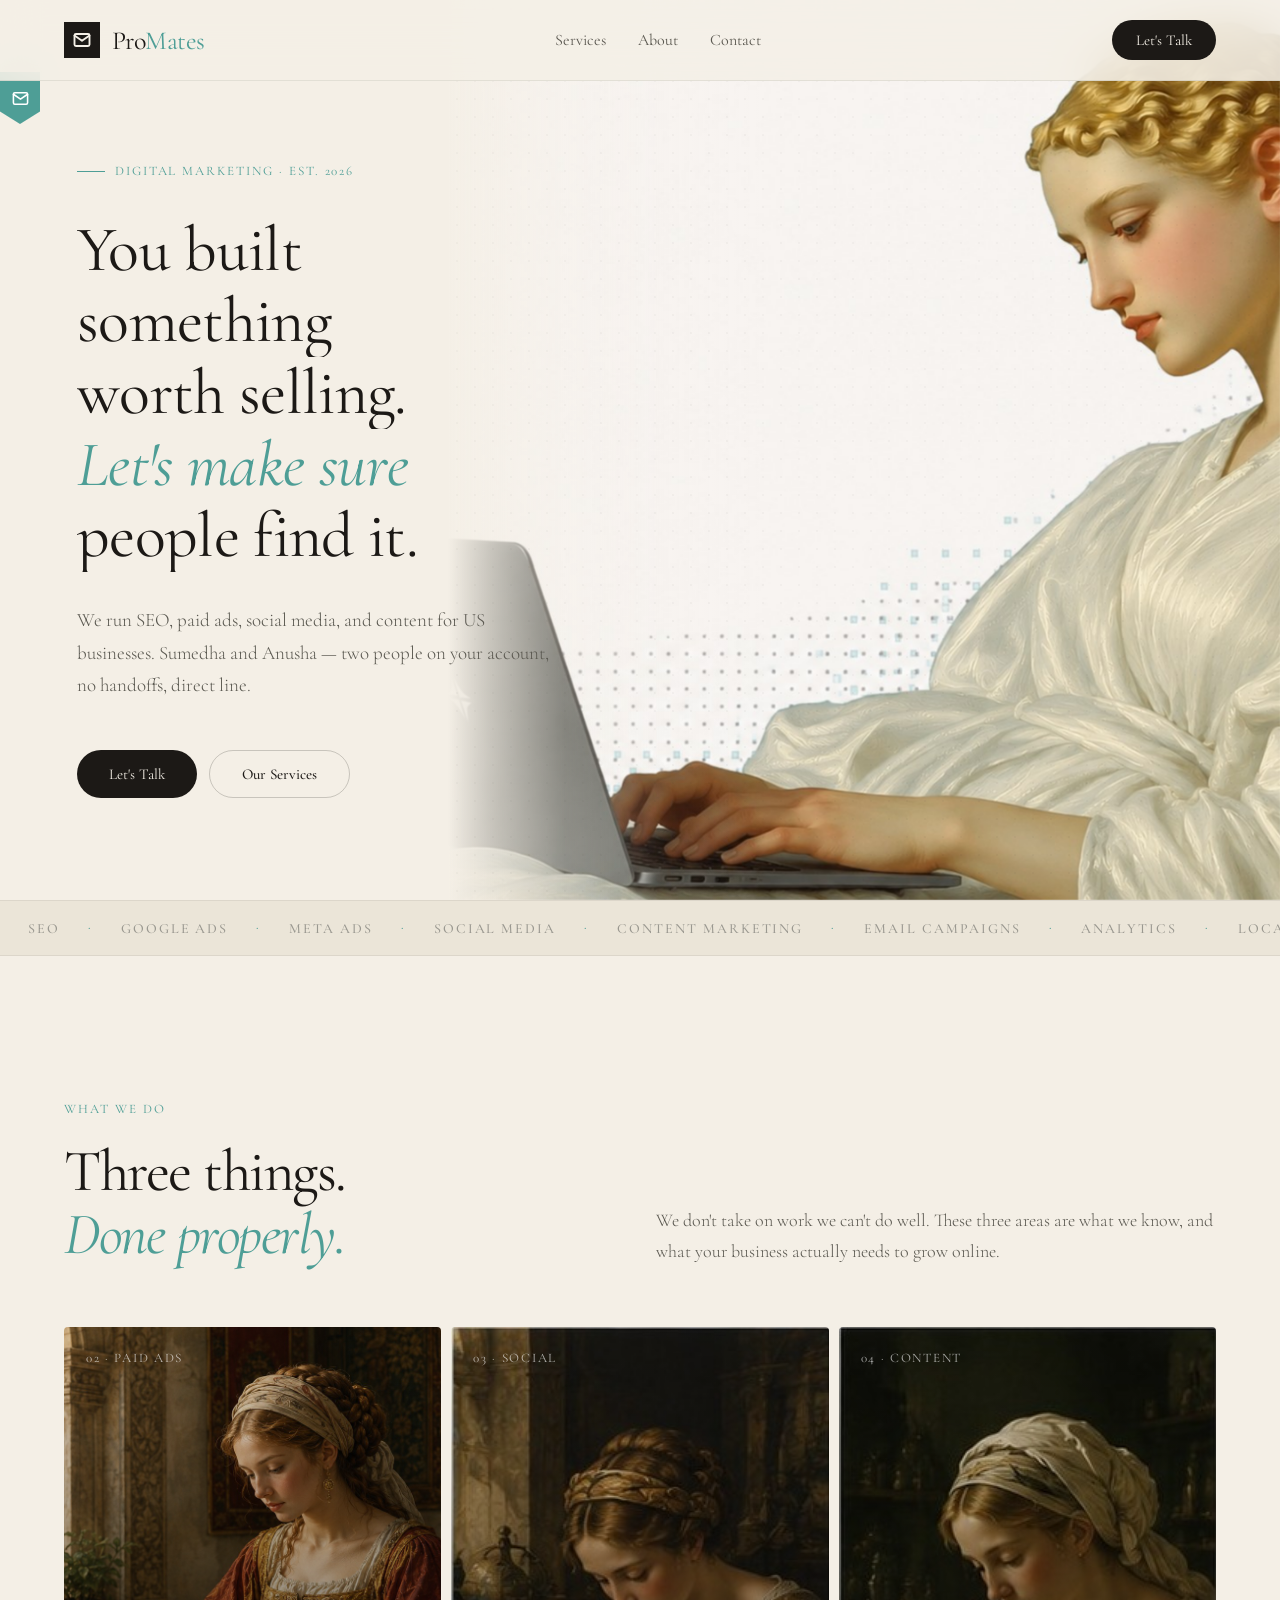
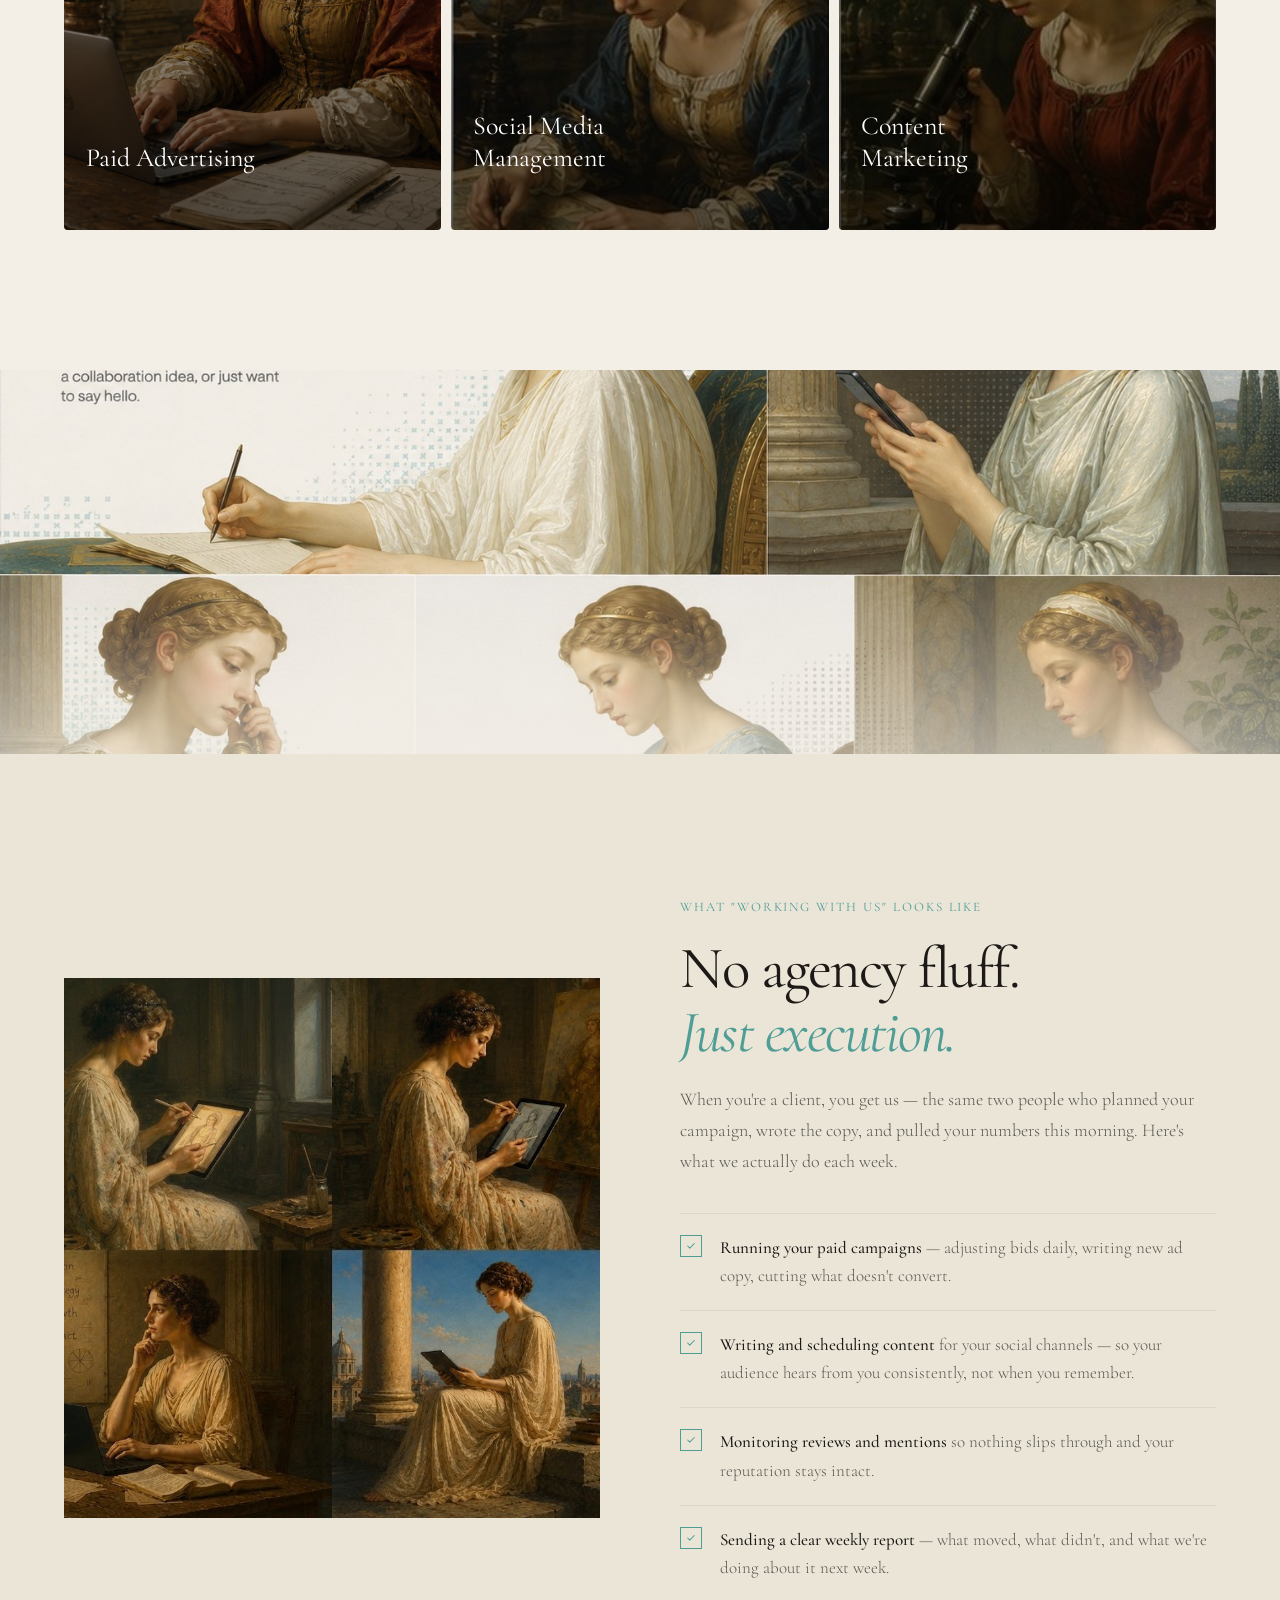
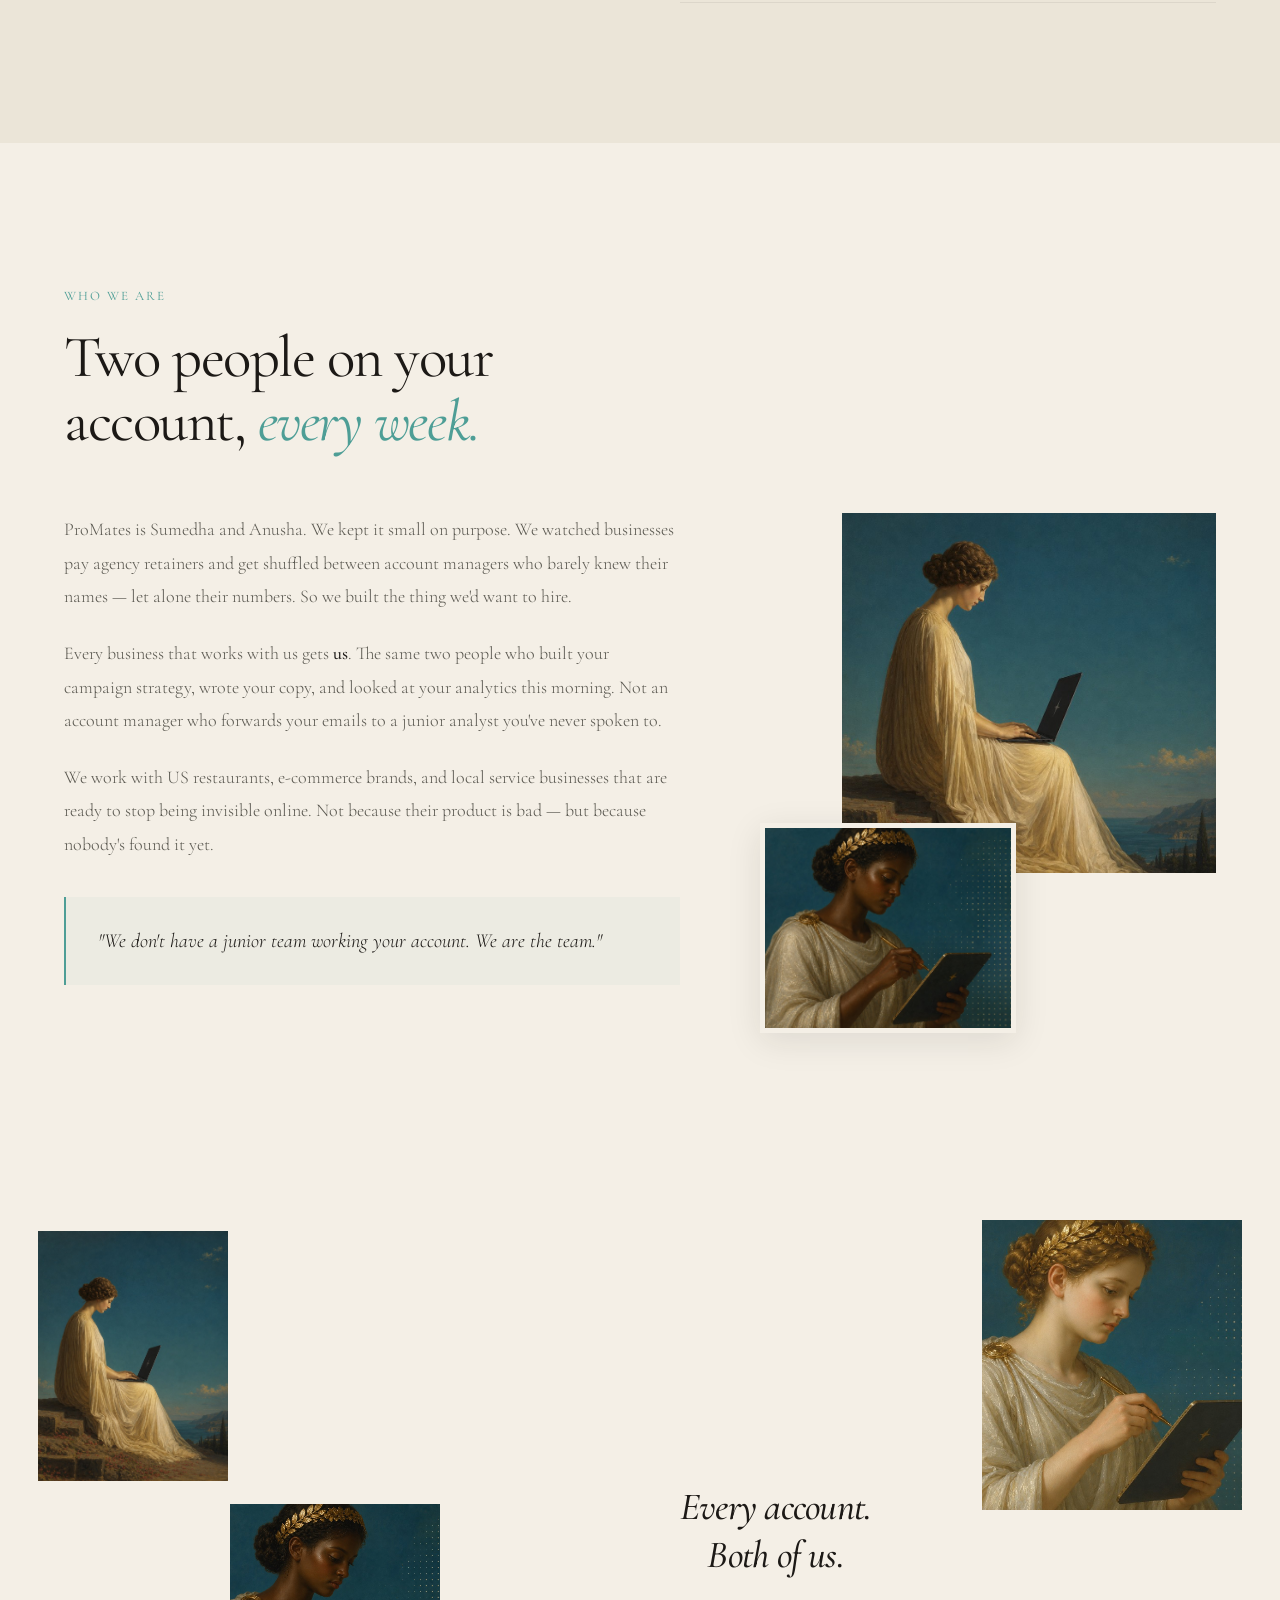
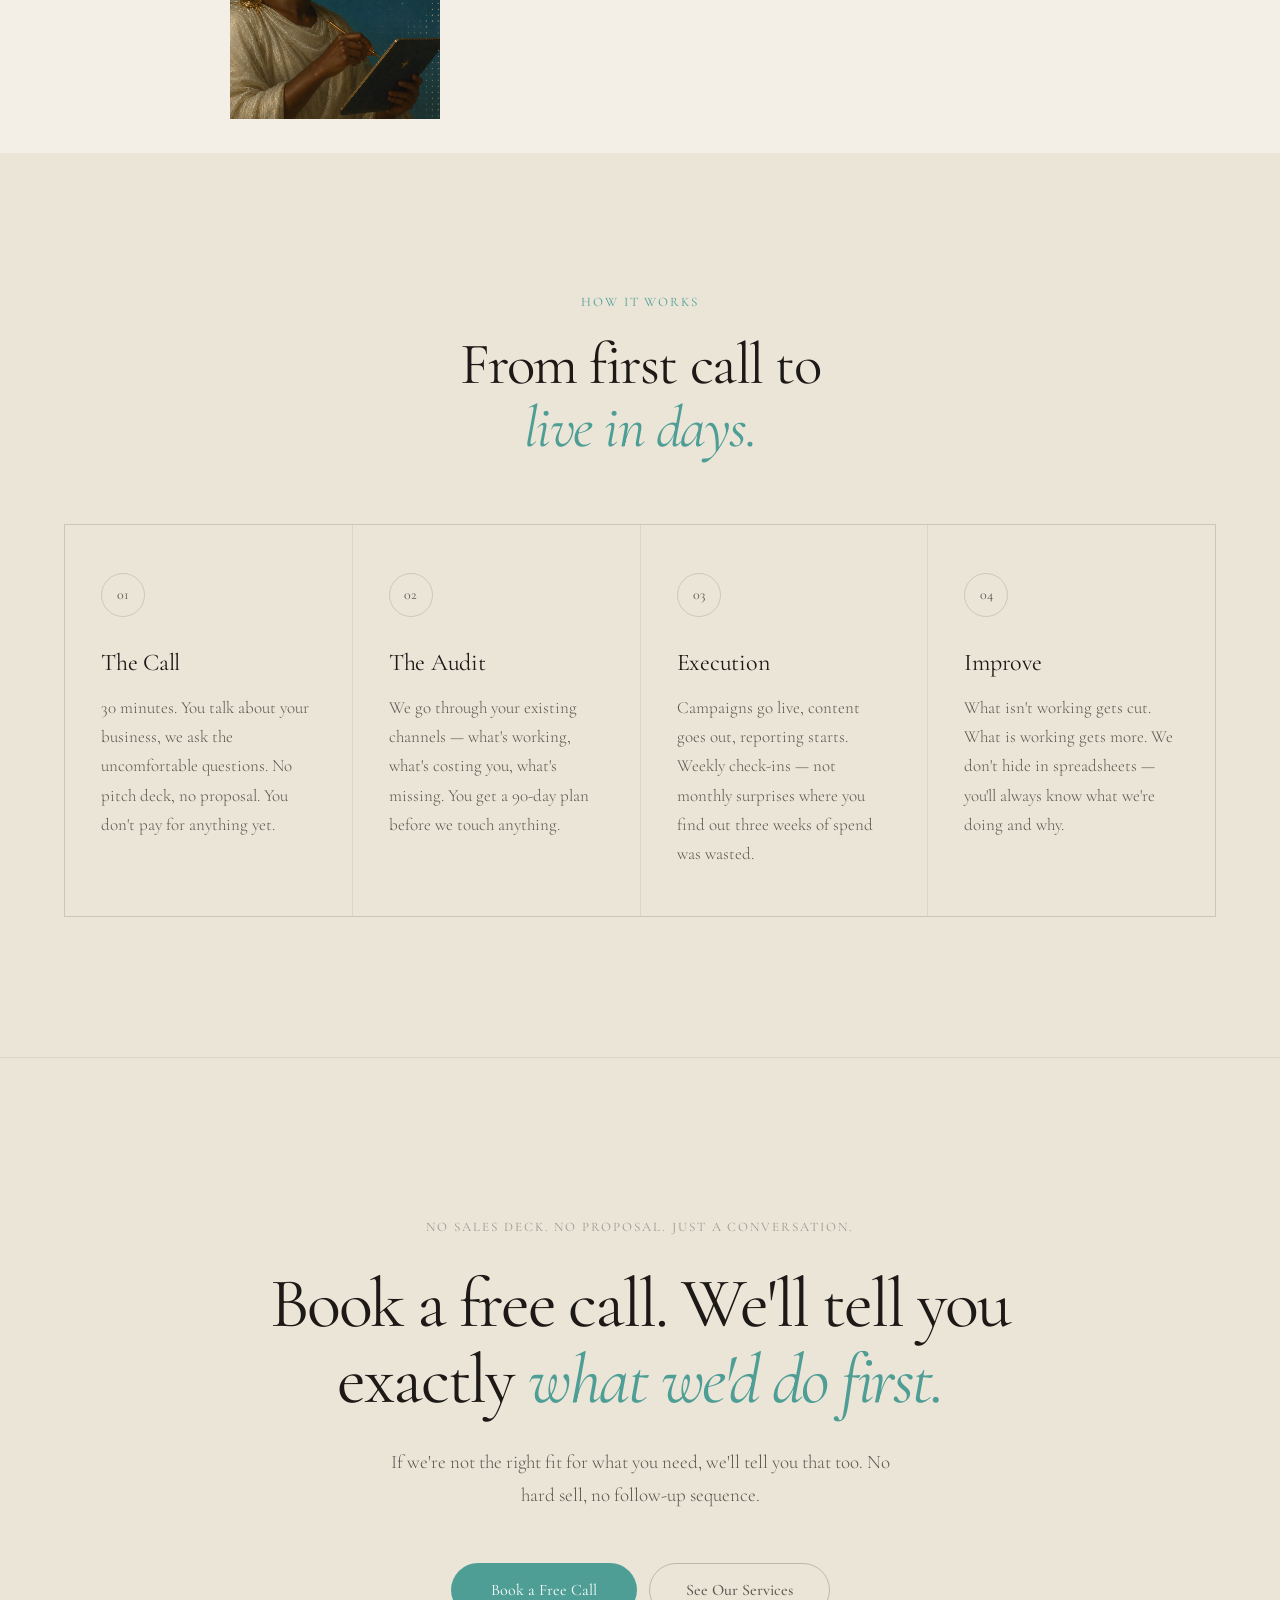
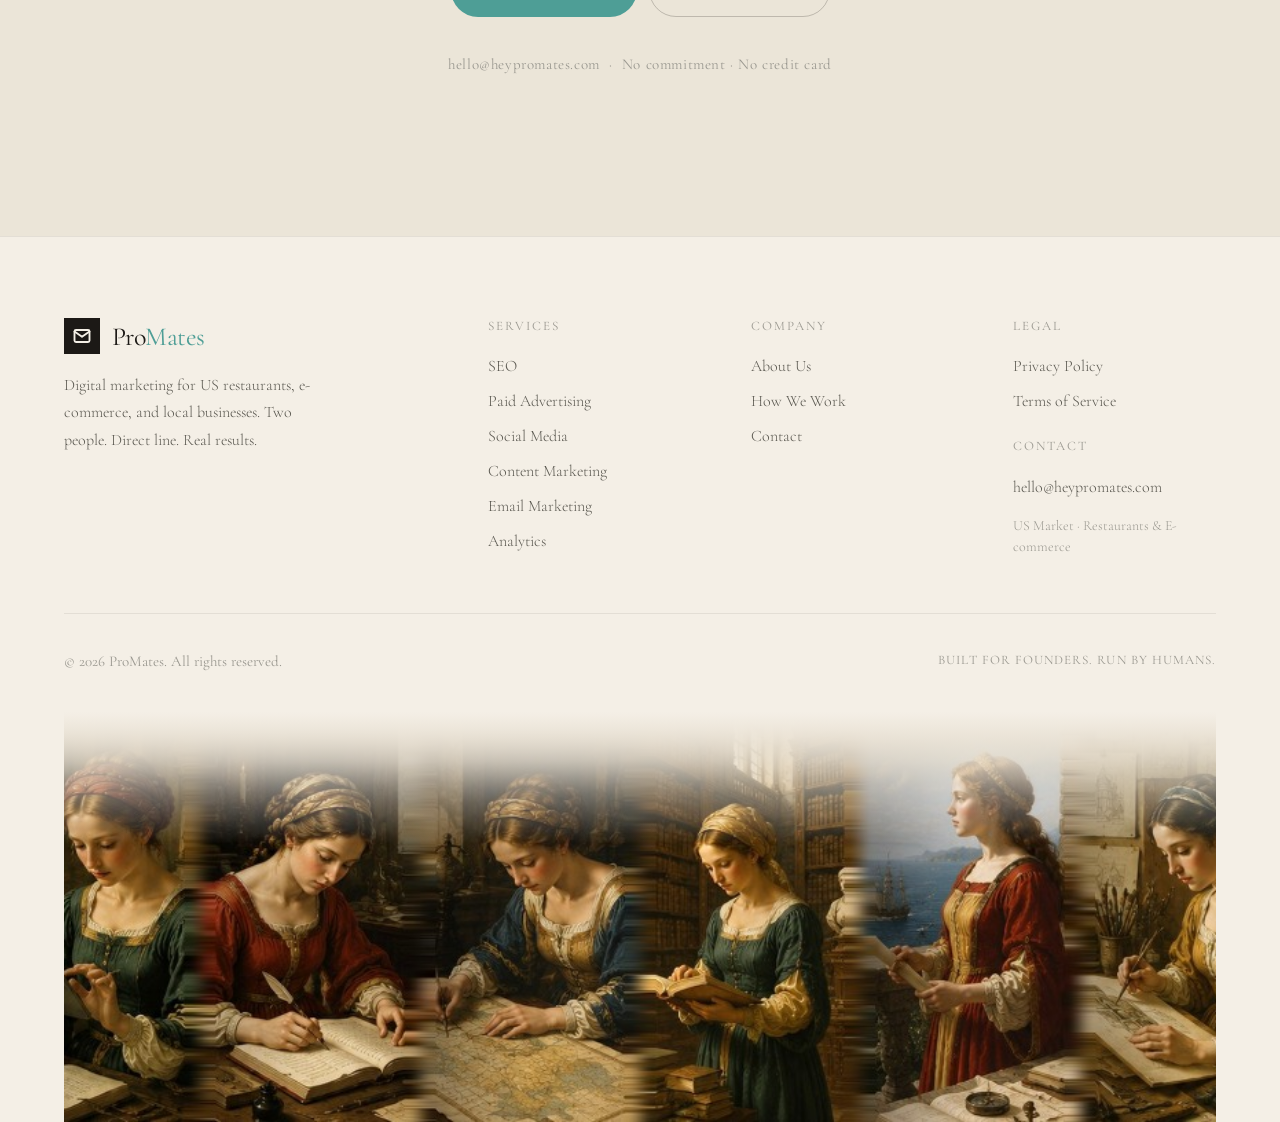
==== commit 887ffaef: "Redesign: Contra Labs style hero, cream footer, gallery, font updates" ====
--- a/index.html
+++ b/index.html
@@ -31,7 +31,7 @@
 <!-- Fonts -->
 <link rel="preconnect" href="https://fonts.googleapis.com"/>
 <link rel="preconnect" href="https://fonts.gstatic.com" crossorigin/>
-<link href="https://fonts.googleapis.com/css2?family=Playfair+Display:ital,wght@0,400;0,500;0,700;1,400;1,600&family=DM+Sans:opsz,wght@9..40,300;9..40,400;9..40,500;9..40,600&display=swap" rel="stylesheet"/>
+<link href="https://fonts.googleapis.com/css2?family=Cormorant+Garamond:ital,wght@0,300;0,400;0,500;1,300;1,400;1,500&display=swap" rel="stylesheet"/>
 
 <!-- Preload hero image (LCP) -->
 <link rel="preload" as="image" href="images/painting-hero.jpg"/>
@@ -101,23 +101,29 @@
       <a href="#contact">Contact</a>
     </nav>
 
-    <div class="nav-actions">
-      <button class="btn-nav" data-magnetic data-scroll-to="contact">Let's Talk</button>
-      <button class="ham-btn" id="ham-btn" aria-label="Toggle navigation menu" aria-expanded="false">
-        <span class="ham-line"></span>
-        <span class="ham-line"></span>
-        <span class="ham-line"></span>
-      </button>
-    </div>
-  </div>
-
-  <div class="mobile-menu" id="mobile-menu" aria-hidden="true">
-    <a href="#services">Services</a>
-    <a href="#about">About</a>
-    <a href="#contact">Contact</a>
-    <button class="mob-cta" data-scroll-to="contact">Let's Talk</button>
+    <button class="btn-nav" data-magnetic data-scroll-to="contact">Let's Talk</button>
+
+    <!-- Hamburger button (mobile only) -->
+    <button class="hamburger" id="hamburger-btn" aria-label="Open menu" aria-expanded="false" aria-controls="mobile-menu">
+      <span></span>
+      <span></span>
+      <span></span>
+    </button>
   </div>
 </nav>
+
+<!-- Mobile menu overlay -->
+<div class="mobile-menu" id="mobile-menu" aria-hidden="true">
+  <button class="mobile-menu-close" id="mobile-menu-close" aria-label="Close menu">
+    <svg width="24" height="24" viewBox="0 0 24 24" fill="none" stroke="currentColor" stroke-width="1.8" stroke-linecap="round"><line x1="18" y1="6" x2="6" y2="18"/><line x1="6" y1="6" x2="18" y2="18"/></svg>
+  </button>
+  <nav class="mobile-nav-links" aria-label="Mobile navigation">
+    <a href="#services" class="mobile-link">Services</a>
+    <a href="#about" class="mobile-link">About</a>
+    <a href="#contact" class="mobile-link">Contact</a>
+    <button class="btn-primary mobile-cta" data-scroll-to="contact">Let's Talk</button>
+  </nav>
+</div>
 
 <!-- ── HERO ── -->
 <section class="hero" id="top" aria-labelledby="hero-heading">
@@ -183,27 +189,7 @@
   </div>
 </div>
 
-<!-- ── STATS ── -->
-<section class="stats-bar" aria-label="Agency stats">
-  <div class="stats-inner">
-    <div class="stat-item reveal">
-      <span class="stat-num" data-count="40" data-suffix="+">40+</span>
-      <span class="stat-lbl">US Businesses Served</span>
-    </div>
-    <div class="stat-item reveal reveal-d1">
-      <span class="stat-num">$2M+</span>
-      <span class="stat-lbl">Ad Spend Managed</span>
-    </div>
-    <div class="stat-item reveal reveal-d2">
-      <span class="stat-num teal">6</span>
-      <span class="stat-lbl">Core Service Areas</span>
-    </div>
-    <div class="stat-item reveal reveal-d3">
-      <span class="stat-num" data-count="2" data-suffix="">2</span>
-      <span class="stat-lbl">Founders. No Junior Team.</span>
-    </div>
-  </div>
-</section>
+
 
 <!-- ── SERVICES ── -->
 <section class="section" id="services" aria-labelledby="services-heading">
@@ -211,72 +197,49 @@
     <div class="services-intro reveal">
       <div>
         <span class="section-eyebrow">What We Do</span>
-        <h2 class="section-heading" id="services-heading" style="margin-bottom:0;">Six things.<br/><em>Done properly.</em></h2>
-      </div>
-      <p class="section-sub" style="margin:0;">We don't take on work we can't do well. These six areas are what we know, and what your business actually needs to grow online.</p>
+        <h2 class="section-heading" id="services-heading" style="margin-bottom:0;">Three things.<br/><em>Done properly.</em></h2>
+      </div>
+      <p class="section-sub" style="margin:0;">We don't take on work we can't do well. These three areas are what we know, and what your business actually needs to grow online.</p>
     </div>
 
     <div class="services-grid">
 
-      <div class="service-card reveal">
-        <span class="service-card-num">01</span>
-        <div class="service-card-icon">
-          <svg width="24" height="24" fill="none" viewBox="0 0 24 24" stroke="currentColor" stroke-width="1.5"><circle cx="11" cy="11" r="8"/><path d="m21 21-4.35-4.35"/></svg>
-        </div>
-        <h3 class="service-card-title">Search &amp; SEO</h3>
-        <p class="service-card-tag">Page one, or you're invisible.</p>
-        <p class="service-card-desc">We audit your site, fix what's keeping you off the first page, and build a keyword strategy around what your customers actually search — not what sounds good in a report.</p>
-      </div>
-
-      <div class="service-card reveal reveal-d1">
-        <span class="service-card-num">02</span>
-        <div class="service-card-icon">
-          <svg width="24" height="24" fill="none" viewBox="0 0 24 24" stroke="currentColor" stroke-width="1.5"><circle cx="12" cy="12" r="10"/><circle cx="12" cy="12" r="6"/><circle cx="12" cy="12" r="2" fill="currentColor" stroke="none"/></svg>
-        </div>
-        <h3 class="service-card-title">Paid Advertising</h3>
-        <p class="service-card-tag">Your budget. Our responsibility.</p>
-        <p class="service-card-desc">Google and Meta campaigns built around your margins, not vanity metrics. We set targets, track conversions, and cut what isn't pulling its weight.</p>
-      </div>
-
-      <div class="service-card reveal reveal-d2">
-        <span class="service-card-num">03</span>
-        <div class="service-card-icon">
-          <svg width="24" height="24" fill="none" viewBox="0 0 24 24" stroke="currentColor" stroke-width="1.5"><circle cx="18" cy="5" r="3"/><circle cx="6" cy="12" r="3"/><circle cx="18" cy="19" r="3"/><line x1="8.59" y1="13.51" x2="15.42" y2="17.49"/><line x1="15.41" y1="6.51" x2="8.59" y2="10.49"/></svg>
-        </div>
-        <h3 class="service-card-title">Social Media</h3>
-        <p class="service-card-tag">Consistent beats viral, every time.</p>
-        <p class="service-card-desc">We plan, write, and schedule content across your platforms. No ghosting your audience for three weeks, then posting a graphic that looks like it was made in 2012.</p>
-      </div>
-
-      <div class="service-card reveal reveal-d1">
-        <span class="service-card-num">04</span>
-        <div class="service-card-icon">
-          <svg width="24" height="24" fill="none" viewBox="0 0 24 24" stroke="currentColor" stroke-width="1.5"><path d="M11 4H4a2 2 0 0 0-2 2v14a2 2 0 0 0 2 2h14a2 2 0 0 0 2-2v-7"/><path d="M18.5 2.5a2.121 2.121 0 0 1 3 3L12 15l-4 1 1-4 9.5-9.5z"/></svg>
-        </div>
-        <h3 class="service-card-title">Content Marketing</h3>
-        <p class="service-card-tag">Writing that works for search and humans.</p>
-        <p class="service-card-desc">Blog posts, landing pages, and copy that rank on Google and actually get read. We research what your audience is looking for and write to that — clearly.</p>
-      </div>
-
-      <div class="service-card reveal reveal-d2">
-        <span class="service-card-num">05</span>
-        <div class="service-card-icon">
-          <svg width="24" height="24" fill="none" viewBox="0 0 24 24" stroke="currentColor" stroke-width="1.5"><path d="M4 4h16c1.1 0 2 .9 2 2v12c0 1.1-.9 2-2 2H4c-1.1 0-2-.9-2-2V6c0-1.1.9-2 2-2z"/><polyline points="22,6 12,13 2,6"/></svg>
-        </div>
-        <h3 class="service-card-title">Email Marketing</h3>
-        <p class="service-card-tag">The inbox is far from dead.</p>
-        <p class="service-card-desc">Sequences, campaigns, and newsletters that get opened and clicked. Most businesses ignore email. That's a gap we're happy to exploit on your behalf.</p>
-      </div>
-
-      <div class="service-card reveal reveal-d3">
-        <span class="service-card-num">06</span>
-        <div class="service-card-icon">
-          <svg width="24" height="24" fill="none" viewBox="0 0 24 24" stroke="currentColor" stroke-width="1.5"><line x1="18" y1="20" x2="18" y2="10"/><line x1="12" y1="20" x2="12" y2="4"/><line x1="6" y1="20" x2="6" y2="14"/><line x1="3" y1="20" x2="21" y2="20"/></svg>
-        </div>
-        <h3 class="service-card-title">Analytics &amp; Reporting</h3>
-        <p class="service-card-tag">Reports you'll read in three minutes.</p>
-        <p class="service-card-desc">Clean weekly numbers — what's up, what's down, what we're adjusting. No 40-slide decks. No hiding behind metrics that don't connect to revenue.</p>
-      </div>
+    
+
+      <div class="service-card-img reveal reveal-d1">
+        <div class="sci-bg" style="background-image:url('images/print 14.jpeg')"></div>
+        <div class="sci-teal-line"></div>
+        <span class="sci-label">02 · Paid Ads</span>
+        <div class="sci-content">
+          <h3 class="sci-title">Paid Advertising</h3>
+          <p class="sci-tag">Your budget. Our responsibility.</p>
+        </div>
+      </div>
+
+      <div class="service-card-img reveal reveal-d1">
+        <div class="sci-bg" style="background-image:url('images/print 21.jpeg')"></div>
+        <div class="sci-teal-line"></div>
+        <span class="sci-label">03 · Social</span>
+        <div class="sci-content">
+          <h3 class="sci-title">Social Media<br/>Management</h3>
+          <p class="sci-tag">Consistent beats viral, every time.</p>
+        </div>
+      </div>
+
+      <div class="service-card-img reveal reveal-d2">
+        <div class="sci-bg" style="background-image:url('images/print 16.jpeg')"></div>
+        <div class="sci-teal-line"></div>
+        <span class="sci-label">04 · Content</span>
+        <div class="sci-content">
+          <h3 class="sci-title">Content<br/>Marketing</h3>
+          <p class="sci-tag">Writing that works for search and humans.</p>
+        </div>
+      </div>
+
+      
+      
+
+      
 
     </div>
   </div>
@@ -301,7 +264,7 @@
     <div class="work-grid">
       <div class="work-image reveal">
         <img
-          src="images/hero-laptop.jpg"
+          src="images/pic 11.jpeg"
           alt="Digital marketing work at ProMates"
           loading="lazy"
           data-fallback="laptop-placeholder"
@@ -460,14 +423,14 @@
   <div class="footer-inner">
     <div class="footer-grid">
       <div>
-        <a href="#" class="nav-logo" style="margin-bottom:0;" aria-label="ProMates home">
-          <div class="logo-mark" style="background:var(--teal);">
+        <a href="#" class="nav-logo footer-logo" aria-label="ProMates home">
+          <div class="logo-mark">
             <svg viewBox="0 0 24 24" fill="none" stroke="currentColor" stroke-width="2.5" stroke-linecap="round" stroke-linejoin="round">
               <path d="M4 4h16c1.1 0 2 .9 2 2v12c0 1.1-.9 2-2 2H4c-1.1 0-2-.9-2-2V6c0-1.1.9-2 2-2z"/>
               <polyline points="22,6 12,13 2,6"/>
             </svg>
           </div>
-          <span class="logo-text" style="color:rgba(255,255,255,.88);">Pro<span class="accent" style="color:#7DFFE8;">Mates</span></span>
+          <span class="logo-text">Pro<span class="accent">Mates</span></span>
         </a>
         <p class="footer-tagline">Digital marketing for US restaurants, e-commerce, and local businesses. Two people. Direct line. Real results.</p>
       </div>
@@ -504,7 +467,7 @@
         <ul class="footer-links">
           <li><a href="mailto:hello@heypromates.com">hello@heypromates.com</a></li>
         </ul>
-        <p style="font-size:13px;color:rgba(255,255,255,.2);margin-top:16px;font-weight:300;">US Market · Restaurants &amp; E-commerce</p>
+        <p class="footer-market">US Market · Restaurants &amp; E-commerce</p>
       </div>
     </div>
 
@@ -513,6 +476,11 @@
       <span class="footer-badge">BUILT FOR FOUNDERS. RUN BY HUMANS.</span>
     </div>
   </div>
+
+  <!-- Painting bleeds from the bottom of the footer — Contra Labs style -->
+  <div class="bottom-panoramic">
+    <img src="images/print 26.jpeg" alt="" loading="lazy"/>
+  </div>
 </footer>
 
 <script src="js/main.js" defer></script>
--- a/css/styles.css
+++ b/css/styles.css
@@ -8,7 +8,7 @@
 html{scroll-behavior:smooth;}
 img{display:block;max-width:100%;}
 a{text-decoration:none;color:inherit;}
-button{cursor:pointer;font-family:'DM Sans',sans-serif;}
+button{cursor:pointer;font-family:'Cormorant Garamond',serif;}
 
 /* ── Utility ── */
 .hidden{display:none !important;}
@@ -32,7 +32,7 @@
 body{
   background:var(--cream);
   color:var(--ink);
-  font-family:'DM Sans',sans-serif;
+  font-family:'Cormorant Garamond',serif;
   -webkit-font-smoothing:antialiased;
   overflow-x:hidden;
   font-weight:400;
@@ -61,36 +61,36 @@
 .ribbon svg{color:#fff;width:17px;height:17px;}
 
 /* ── Nav ── */
-nav{
-  position:sticky;top:0;z-index:100;
-  background:rgba(244,239,230,0.92);
-  backdrop-filter:blur(16px);
-  -webkit-backdrop-filter:blur(16px);
+#main-nav{
+  position:fixed;top:0;left:0;right:0;z-index:100;
+  background:rgba(244,239,230,0.88);
+  backdrop-filter:blur(20px);
+  -webkit-backdrop-filter:blur(20px);
   border-bottom:1px solid rgba(28,25,22,0.08);
   transition:border-color 0.3s;
 }
 .nav-inner{
   max-width:var(--max-w);margin:0 auto;
-  padding:0 var(--px);height:72px;
+  padding:0 var(--px);height:80px;
   display:flex;align-items:center;justify-content:space-between;gap:32px;
 }
-.nav-logo{display:flex;align-items:center;gap:10px;}
+.nav-logo{display:flex;align-items:center;gap:12px;}
 .logo-mark{
-  width:30px;height:30px;background:var(--ink);
+  width:36px;height:36px;background:var(--ink);
   display:flex;align-items:center;justify-content:center;
   flex-shrink:0;transition:background 0.3s;
 }
 .nav-logo:hover .logo-mark{background:var(--teal);}
-.logo-mark svg{color:var(--cream);width:15px;height:15px;}
+.logo-mark svg{color:var(--cream);width:18px;height:18px;}
 .logo-text{
-  font-family:'Playfair Display',serif;
-  font-size:19px;font-weight:700;
-  color:var(--ink);letter-spacing:-0.01em;
+  font-family:'Cormorant Garamond',serif;
+  font-size:26px;font-weight:400;
+  color:var(--ink);letter-spacing:-0.02em;
 }
 .logo-text .accent{color:var(--teal);}
 .nav-links{display:flex;gap:32px;align-items:center;}
 .nav-links a{
-  font-size:14px;font-weight:400;color:var(--ink-2);
+  font-size:16px;font-weight:400;color:var(--ink-2);
   transition:color .2s;position:relative;
 }
 .nav-links a::after{
@@ -102,7 +102,7 @@
 .nav-links a:hover::after{width:100%;}
 .nav-actions{display:flex;gap:10px;align-items:center;}
 .btn-nav{
-  font-size:13px;font-weight:600;padding:11px 24px;
+  font-size:15px;font-weight:400;padding:11px 24px;
   background:var(--ink);color:var(--cream);
   border:none;border-radius:100px;
   transition:background .3s,transform .5s var(--ease);
@@ -110,46 +110,131 @@
 }
 .btn-nav:hover{background:var(--teal);}
 
-/* ── Hamburger ── */
-.ham-btn{display:none;flex-direction:column;gap:5px;padding:6px;background:none;border:none;}
-.ham-line{display:block;width:22px;height:2px;background:var(--ink);transition:all .3s;transform-origin:center;}
-.ham-btn.open .ham-line:nth-child(1){transform:translateY(7px) rotate(45deg);}
-.ham-btn.open .ham-line:nth-child(2){opacity:0;}
-.ham-btn.open .ham-line:nth-child(3){transform:translateY(-7px) rotate(-45deg);}
-.mobile-menu{
-  display:none;flex-direction:column;
+/* ── Hamburger button (hidden on desktop) ── */
+.hamburger {
+  display: none;
+  flex-direction: column;
+  justify-content: center;
+  align-items: flex-end;
+  gap: 6px;
+  width: 44px;
+  height: 44px;
+  background: transparent;
+  border: none;
+  cursor: pointer;
+  padding: 8px;
+  border-radius: 6px;
+  transition: background 0.2s;
+  flex-shrink: 0;
+}
+.hamburger:hover { background: rgba(28,25,22,0.05); }
+.hamburger span {
+  display: block;
+  height: 1.5px;
+  background: var(--ink);
+  border-radius: 2px;
+  transition: transform 0.4s var(--ease), opacity 0.25s, width 0.3s;
+  transform-origin: center;
+}
+.hamburger span:nth-child(1) { width: 26px; }
+.hamburger span:nth-child(2) { width: 20px; }
+.hamburger span:nth-child(3) { width: 26px; }
+/* X state */
+.hamburger.is-open span:nth-child(1) { width: 24px; transform: translateY(7.5px) rotate(45deg); }
+.hamburger.is-open span:nth-child(2) { opacity: 0; width: 0; }
+.hamburger.is-open span:nth-child(3) { width: 24px; transform: translateY(-7.5px) rotate(-45deg); }
+
+/* ── Mobile menu overlay ── */
+.mobile-menu {
+  position: fixed;
+  inset: 0;
+  background: var(--cream);
+  z-index: 999;
+  display: flex;
+  align-items: center;
+  justify-content: center;
+  opacity: 0;
+  pointer-events: none;
+  transform: translateY(-12px);
+  transition: opacity 0.35s var(--ease), transform 0.35s var(--ease);
+}
+.mobile-menu.is-open {
+  opacity: 1;
+  pointer-events: all;
+  transform: translateY(0);
+}
+.mobile-nav-links {
+  display: flex;
+  flex-direction: column;
+  align-items: center;
+  gap: 36px;
+  text-align: center;
+}
+.mobile-link {
+  font-family: 'Cormorant Garamond', serif;
+  font-size: clamp(28px, 8vw, 48px);
+  font-weight: 400;
+  color: var(--ink);
+  letter-spacing: -0.02em;
+  text-decoration: none;
+  transition: color 0.2s;
+  position: relative;
+}
+.mobile-link::after {
+  content: '';
+  position: absolute;
+  bottom: -3px;
+  left: 0;
+  width: 0;
+  height: 2px;
+  background: var(--teal);
+  transition: width 0.35s var(--ease);
+}
+.mobile-link:hover { color: var(--teal); }
+.mobile-link:hover::after { width: 100%; }
+.mobile-cta {
+  margin-top: 8px;
+  font-size: 14px;
+  padding: 14px 40px;
+}
+/* close × button inside overlay */
+.mobile-menu-close {
+  position: absolute;
+  top: 20px;
+  right: 20px;
+  width: 44px;
+  height: 44px;
+  display: flex;
+  align-items: center;
+  justify-content: center;
+  background: transparent;
+  border: none;
+  color: var(--ink);
+  cursor: pointer;
+  border-radius: 50%;
+  transition: background 0.2s;
+}
+.mobile-menu-close:hover { background: rgba(28,25,22,0.06); }
+
+/* ── Hero — Contra Labs style (painting bleeds from top-right behind fixed nav) ── */
+.hero{
+  height:100vh;
+  min-height:600px;
+  position:relative;
   background:var(--cream);
-  border-top:1px solid rgba(28,25,22,0.08);
-  padding:8px var(--px) 24px;
-}
-.mobile-menu.open{display:flex;}
-.mobile-menu a{
-  padding:15px 0;font-size:20px;
-  font-family:'Playfair Display',serif;font-weight:500;
-  color:var(--ink);border-bottom:1px solid rgba(28,25,22,0.06);
-}
-.mobile-menu .mob-cta{
-  margin-top:20px;padding:17px;
-  background:var(--ink);color:var(--cream);
-  border:none;border-radius:100px;
-  font-size:14px;font-weight:600;text-align:center;
-  transition:background .3s;
-}
-.mobile-menu .mob-cta:hover{background:var(--teal);}
-
-/* ── Hero ── */
-.hero{
-  min-height:100vh;
-  display:grid;grid-template-columns:50% 50%;
-  position:relative;overflow:hidden;
+  overflow:hidden;
+  display:block;
 }
 .hero-left{
   display:flex;flex-direction:column;justify-content:center;
-  padding:100px var(--px) 80px 88px;
-  position:relative;z-index:1;
+  /* top padding clears the fixed nav (80px) + breathing room */
+  padding:140px 60px 80px clamp(32px,6vw,88px);
+  position:relative;z-index:2;
+  width:48%;
+  height:100%;
 }
 .hero-eyebrow{
-  font-size:11px;font-weight:600;letter-spacing:.15em;text-transform:uppercase;
+  font-size:13px;font-weight:400;letter-spacing:.15em;text-transform:uppercase;
   color:var(--teal);margin-bottom:32px;
   display:flex;align-items:center;gap:10px;
   opacity:0;transform:translateY(16px);
@@ -159,10 +244,10 @@
 
 /* Line-by-line headline reveal */
 .hero-headline{
-  font-family:'Playfair Display',serif;
-  font-size:clamp(42px,5vw,80px);
-  font-weight:700;line-height:1.05;letter-spacing:-0.025em;
-  color:var(--ink);margin-bottom:36px;
+  font-family:'Cormorant Garamond',serif;
+  font-size:clamp(44px,5vw,78px);
+  font-weight:400;line-height:1.12;letter-spacing:-0.01em;
+  color:var(--ink);margin-bottom:32px;
 }
 .hero-headline em{font-style:italic;color:var(--teal);}
 .line-wrap{overflow:hidden;display:block;}
@@ -177,7 +262,7 @@
 .line-d3{transition-delay:0.26s;}
 
 .hero-sub{
-  font-size:17px;line-height:1.72;color:var(--ink-2);
+  font-size:19px;line-height:1.72;color:var(--ink-2);
   max-width:480px;margin-bottom:48px;font-weight:300;
   opacity:0;transform:translateY(16px);
   animation:fade-up 0.8s var(--ease) 0.65s forwards;
@@ -190,7 +275,7 @@
 @keyframes fade-up{to{opacity:1;transform:translateY(0);}}
 
 .btn-primary{
-  font-size:13px;font-weight:600;padding:14px 32px;
+  font-size:15px;font-weight:400;padding:14px 32px;
   background:var(--ink);color:var(--cream);
   border:none;border-radius:100px;
   transition:background .3s,transform .5s var(--ease);
@@ -198,31 +283,51 @@
 }
 .btn-primary:hover{background:var(--teal);}
 .btn-ghost{
-  font-size:13px;font-weight:500;padding:14px 32px;
+  font-size:15px;font-weight:500;padding:14px 32px;
   background:transparent;color:var(--ink);
   border:1.5px solid rgba(28,25,22,0.2);border-radius:100px;
   transition:border-color .25s,color .25s;
 }
 .btn-ghost:hover{border-color:var(--teal);color:var(--teal);}
 
-/* Hero right — painting */
+/* Hero right — 65% wide, bleeds from top-right corner of viewport */
 .hero-right{
-  position:relative;overflow:hidden;background:var(--teal);
+  position:absolute;
+  top:0;right:0;
+  width:65%;
+  height:100%;
+  overflow:hidden;
+  z-index:1;
 }
 .hero-right img.hero-painting{
-  width:100%;height:100%;object-fit:cover;
-  object-position:center center;display:block;
+  position:absolute;
+  top:0;left:0;
+  width:100%;height:100%;
+  object-fit:cover;
+  object-position:center top;
+  display:block;
   will-change:transform;
 }
+/* tight left-edge fade — painting visible almost immediately */
 .hero-right::before{
   content:'';position:absolute;inset:0;
-  background:linear-gradient(to right,var(--cream) 0%,transparent 18%);
-  z-index:1;pointer-events:none;
-}
+  background:linear-gradient(
+    to right,
+    var(--cream) 0%,
+    rgba(244,239,230,0.72) 5%,
+    rgba(244,239,230,0.28) 14%,
+    rgba(244,239,230,0.04) 26%,
+    rgba(244,239,230,0) 38%
+  );
+  z-index:2;pointer-events:none;
+}
+/* halftone dot overlay matching Contra Labs */
 .hero-right::after{
   content:'';position:absolute;inset:0;
-  background-image:radial-gradient(circle,rgba(0,0,0,.06) 1.5px,transparent 1.5px);
-  background-size:14px 14px;z-index:2;pointer-events:none;
+  background-image:radial-gradient(circle,rgba(28,25,22,.05) 1.5px,transparent 1.5px);
+  background-size:18px 18px;
+  z-index:3;pointer-events:none;
+  opacity:0.55;
 }
 .hero-painting-placeholder{
   position:absolute;inset:0;background:var(--teal);
@@ -253,7 +358,7 @@
 }
 .marquee-track{display:inline-flex;animation:marquee 42s linear infinite;}
 .marquee-wrap:hover .marquee-track{animation-play-state:paused;}
-.marquee-track span{font-size:12px;font-weight:500;letter-spacing:.14em;text-transform:uppercase;color:var(--ink-3);padding:0 28px;}
+.marquee-track span{font-size:14px;font-weight:500;letter-spacing:.14em;text-transform:uppercase;color:var(--ink-3);padding:0 28px;}
 .marquee-track .sep{color:var(--teal);font-size:13px;padding:0;}
 @keyframes marquee{from{transform:translateX(0);}to{transform:translateX(-50%);}}
 
@@ -267,70 +372,90 @@
 .stat-item:last-child{border-right:none;}
 .stat-item:hover{background:rgba(78,158,150,.06);}
 .stat-num{
-  font-family:'Playfair Display',serif;
+  font-family:'Cormorant Garamond',serif;
   font-size:clamp(40px,4.5vw,68px);
-  font-weight:700;letter-spacing:-.035em;
+  font-weight:400;letter-spacing:-.035em;
   color:var(--ink);line-height:1;display:block;margin-bottom:10px;
 }
 .stat-num.teal{color:var(--teal);}
-.stat-lbl{font-size:12px;font-weight:400;letter-spacing:.04em;text-transform:uppercase;color:var(--ink-3);line-height:1.5;}
+.stat-lbl{font-size:14px;font-weight:400;letter-spacing:.04em;text-transform:uppercase;color:var(--ink-3);line-height:1.5;}
 
 /* ── Section base ── */
 .section{padding:clamp(80px,11vw,140px) var(--px);}
 .section-inner{max-width:var(--max-w);margin:0 auto;}
 .alt-bg{background:var(--cream-2);}
 .section-eyebrow{
-  display:inline-block;font-size:11px;font-weight:600;
+  display:inline-block;font-size:13px;font-weight:400;
   letter-spacing:.15em;text-transform:uppercase;
   color:var(--teal);margin-bottom:20px;
 }
 .section-heading{
-  font-family:'Playfair Display',serif;
-  font-size:clamp(32px,3.8vw,60px);
-  font-weight:700;line-height:1.08;letter-spacing:-.025em;
+  font-family:'Cormorant Garamond',serif;
+  font-size:clamp(40px,4.6vw,70px);
+  font-weight:400;line-height:1.08;letter-spacing:-.025em;
   color:var(--ink);margin-bottom:20px;
 }
 .section-heading em{font-style:italic;color:var(--teal);}
-.section-sub{font-size:16px;line-height:1.72;color:var(--ink-2);max-width:560px;font-weight:300;}
+.section-sub{font-size:18px;line-height:1.72;color:var(--ink-2);max-width:560px;font-weight:300;}
 
 /* ── Services grid ── */
 .services-intro{display:flex;align-items:flex-end;justify-content:space-between;gap:32px;flex-wrap:wrap;margin-bottom:60px;}
 .services-grid{
   display:grid;grid-template-columns:repeat(3,1fr);
-  gap:1px;background:rgba(28,25,22,.08);border:1px solid rgba(28,25,22,.08);
-}
-.service-card{
-  background:var(--cream-2);padding:52px 44px;
+  gap:10px;
+}
+
+/* ── Service image cards (Contra Labs style) ── */
+.service-card-img{
   position:relative;overflow:hidden;
-  transition:background .4s;cursor:default;
-}
-.service-card::before{
-  content:'';position:absolute;top:0;left:0;
-  width:2px;height:0;background:var(--teal);
-  transition:height .55s var(--ease);
-}
-.service-card:hover{background:var(--cream);}
-.service-card:hover::before{height:100%;}
-.service-card-num{
-  font-size:11px;font-weight:600;letter-spacing:.12em;
-  color:var(--ink-3);display:block;margin-bottom:28px;
-  transition:color .3s;
-}
-.service-card:hover .service-card-num{color:var(--teal);}
-.service-card-icon{
-  width:40px;height:40px;display:flex;align-items:center;justify-content:center;
-  color:var(--ink-2);margin-bottom:20px;
-  transition:color .3s,transform .4s var(--ease);
-}
-.service-card:hover .service-card-icon{color:var(--teal);transform:scale(1.1);}
-.service-card-title{
-  font-family:'Playfair Display',serif;
-  font-size:22px;font-weight:600;letter-spacing:-.01em;
-  color:var(--ink);margin-bottom:8px;transition:color .3s;
-}
-.service-card:hover .service-card-title{color:var(--teal);}
-.service-card-tag{font-size:13px;color:var(--ink-3);margin-bottom:16px;line-height:1.5;font-style:italic;}
-.service-card-desc{font-size:14px;line-height:1.72;color:var(--ink-2);font-weight:300;}
+  aspect-ratio:3/4;cursor:pointer;
+  border-radius:4px;
+}
+.sci-bg{
+  position:absolute;inset:0;
+  background-size:cover;background-position:center top;
+  transition:transform .75s var(--ease);
+}
+.service-card-img:hover .sci-bg{transform:scale(1.07);}
+/* dark gradient overlay */
+.service-card-img::after{
+  content:'';position:absolute;inset:0;
+  background:linear-gradient(to bottom,rgba(0,0,0,.08) 0%,rgba(0,0,0,.62) 100%);
+  transition:background .4s;
+  z-index:1;
+}
+.service-card-img:hover::after{
+  background:linear-gradient(to bottom,rgba(0,0,0,.18) 0%,rgba(0,0,0,.78) 100%);
+}
+/* teal line sweeps from bottom */
+.sci-teal-line{
+  position:absolute;bottom:0;left:0;
+  width:0;height:3px;background:var(--teal);
+  transition:width .55s var(--ease);
+  z-index:3;
+}
+.service-card-img:hover .sci-teal-line{width:100%;}
+.sci-label{
+  position:absolute;top:22px;left:22px;
+  font-size:13px;font-weight:400;letter-spacing:.13em;text-transform:uppercase;
+  color:rgba(255,255,255,.65);z-index:2;
+}
+.sci-content{
+  position:absolute;bottom:0;left:0;right:0;
+  padding:24px 22px 28px;z-index:2;
+}
+.sci-title{
+  font-family:'Cormorant Garamond',serif;
+  font-size:26px;font-weight:400;line-height:1.2;
+  color:#fff;margin-bottom:8px;
+}
+.sci-tag{
+  font-size:15px;color:rgba(255,255,255,.72);
+  font-style:italic;line-height:1.4;
+  transform:translateY(6px);opacity:0;
+  transition:opacity .35s var(--ease),transform .35s var(--ease);
+}
+.service-card-img:hover .sci-tag{opacity:1;transform:translateY(0);}
 
 /* ── Work section ── */
 .work-grid{
@@ -365,7 +490,7 @@
 .work-item:hover .work-item-dot{background:var(--teal);}
 .work-item:hover .work-item-dot svg{color:#fff;}
 .work-item-dot svg{color:var(--teal);width:10px;height:10px;transition:color .3s;}
-.work-item-text{font-size:15px;line-height:1.65;color:var(--ink-2);font-weight:300;}
+.work-item-text{font-size:17px;line-height:1.65;color:var(--ink-2);font-weight:300;}
 .work-item-text strong{color:var(--ink);font-weight:500;}
 
 /* ── About section ── */
@@ -374,7 +499,7 @@
   gap:80px;align-items:start;margin-top:60px;
 }
 .about-text p{
-  font-size:16px;line-height:1.85;color:var(--ink-2);
+  font-size:18px;line-height:1.85;color:var(--ink-2);
   font-weight:300;margin-bottom:24px;
 }
 .about-text p strong{color:var(--ink);font-weight:500;}
@@ -385,8 +510,8 @@
   background:rgba(78,158,150,.05);
 }
 .about-quote p{
-  font-family:'Playfair Display',serif;
-  font-size:17px;font-style:italic;color:var(--ink);
+  font-family:'Cormorant Garamond',serif;
+  font-size:20px;font-style:italic;color:var(--ink);
   line-height:1.62;margin:0;
 }
 .about-images{position:relative;height:520px;}
@@ -419,7 +544,7 @@
 .floating-art-label{
   position:absolute;top:50%;left:50%;
   transform:translate(-50%,-55%);
-  font-family:'Playfair Display',serif;
+  font-family:'Cormorant Garamond',serif;
   font-size:clamp(26px,3vw,50px);
   font-weight:500;font-style:italic;
   color:var(--ink);text-align:center;
@@ -457,64 +582,142 @@
   width:44px;height:44px;border-radius:50%;
   border:1.5px solid rgba(28,25,22,.14);
   display:flex;align-items:center;justify-content:center;
-  font-size:12px;font-weight:600;color:var(--ink-2);
+  font-size:14px;font-weight:400;color:var(--ink-2);
   margin-bottom:28px;
   transition:background .35s,border-color .35s,color .35s;
 }
 .process-step:hover .step-num{background:var(--teal);border-color:var(--teal);color:#fff;}
-.step-title{font-family:'Playfair Display',serif;font-size:20px;font-weight:600;color:var(--ink);margin-bottom:12px;letter-spacing:-.01em;}
-.step-desc{font-size:14px;line-height:1.72;color:var(--ink-2);font-weight:300;}
+.step-title{font-family:'Cormorant Garamond',serif;font-size:24px;font-weight:400;color:var(--ink);margin-bottom:12px;letter-spacing:-.01em;}
+.step-desc{font-size:17px;line-height:1.72;color:var(--ink-2);font-weight:300;}
 
 /* ── CTA ── */
 .cta-section{
   padding:clamp(100px,14vw,160px) var(--px);
-  background:var(--ink);position:relative;overflow:hidden;
-}
-.cta-blob{position:absolute;width:700px;height:700px;background:radial-gradient(circle,rgba(78,158,150,.18) 0%,transparent 70%);top:-200px;right:-150px;pointer-events:none;}
-.cta-blob-2{position:absolute;width:500px;height:500px;background:radial-gradient(circle,rgba(78,158,150,.10) 0%,transparent 70%);bottom:-150px;left:-100px;pointer-events:none;}
+  background:var(--cream-2);position:relative;overflow:hidden;
+  border-top:1px solid rgba(28,25,22,.08);
+}
+.cta-blob{display:none;}
+.cta-blob-2{display:none;}
 .cta-inner{max-width:var(--max-w);margin:0 auto;text-align:center;position:relative;z-index:1;}
-.cta-eyebrow{font-size:11px;font-weight:600;letter-spacing:.15em;text-transform:uppercase;color:rgba(255,255,255,.35);margin-bottom:28px;display:block;}
+.cta-eyebrow{font-size:13px;font-weight:400;letter-spacing:.15em;text-transform:uppercase;color:var(--ink-3);margin-bottom:28px;display:block;}
 .cta-heading{
-  font-family:'Playfair Display',serif;
+  font-family:'Cormorant Garamond',serif;
   font-size:clamp(38px,5.5vw,80px);
-  font-weight:700;letter-spacing:-.03em;line-height:1.08;
-  color:#fff;margin-bottom:28px;
-}
-.cta-heading em{font-style:italic;color:#7DFFE8;}
-.cta-sub{font-size:17px;line-height:1.72;color:rgba(255,255,255,.45);max-width:500px;margin:0 auto 52px;font-weight:300;}
+  font-weight:400;letter-spacing:-.03em;line-height:1.08;
+  color:var(--ink);margin-bottom:28px;
+}
+.cta-heading em{font-style:italic;color:var(--teal);}
+.cta-sub{font-size:19px;line-height:1.72;color:var(--ink-2);max-width:500px;margin:0 auto 52px;font-weight:300;}
 .cta-actions{display:flex;gap:12px;justify-content:center;flex-wrap:wrap;}
 .btn-cta{
-  font-size:14px;font-weight:600;padding:16px 40px;border-radius:100px;
-  background:#7DFFE8;color:var(--ink);border:none;
+  font-size:16px;font-weight:400;padding:16px 40px;border-radius:100px;
+  background:var(--teal);color:#fff;border:none;
   transition:background .3s,transform .5s var(--ease);
   will-change:transform;
 }
-.btn-cta:hover{background:#fff;}
+.btn-cta:hover{background:var(--teal-dark);}
 .btn-cta-ghost{
-  font-size:14px;font-weight:500;padding:16px 36px;
-  background:transparent;color:rgba(255,255,255,.65);
-  border:1.5px solid rgba(255,255,255,.2);border-radius:100px;
+  font-size:16px;font-weight:500;padding:16px 36px;
+  background:transparent;color:var(--ink-2);
+  border:1.5px solid rgba(28,25,22,.22);border-radius:100px;
   transition:border-color .2s,color .2s;
 }
-.btn-cta-ghost:hover{border-color:rgba(255,255,255,.55);color:#fff;}
-.cta-foot{margin-top:36px;font-size:13px;color:rgba(255,255,255,.22);letter-spacing:.04em;}
-
-/* ── Footer ── */
-footer{background:var(--ink);border-top:1px solid rgba(255,255,255,.05);padding:80px var(--px) 40px;}
+.btn-cta-ghost:hover{border-color:var(--teal);color:var(--teal);}
+.cta-foot{margin-top:36px;font-size:15px;color:var(--ink-3);letter-spacing:.04em;}
+
+/* ── Photo Gallery (horizontal scroll strip) ── */
+.photo-gallery{
+  width:100%;
+  background:var(--cream);
+  padding:80px 0 0;
+  overflow:hidden;
+}
+.gallery-scroll{
+  width:100%;
+  overflow-x:auto;
+  overflow-y:hidden;
+  scrollbar-width:none;
+  -webkit-overflow-scrolling:touch;
+  cursor:grab;
+}
+.gallery-scroll::-webkit-scrollbar{display:none;}
+.gallery-scroll.is-dragging{cursor:grabbing;}
+.gallery-track{
+  display:flex;
+  align-items:flex-end;
+  gap:12px;
+  padding:0 var(--px) 0;
+  width:max-content;
+}
+.gallery-item{
+  flex-shrink:0;
+  width:280px;
+  height:340px;
+  overflow:hidden;
+  border-radius:4px;
+  background:var(--cream-2);
+}
+.gallery-item.gi-tall{ height:420px; width:260px; }
+.gallery-item.gi-wide{ width:380px; height:300px; }
+.gallery-item img{
+  width:100%;height:100%;
+  object-fit:cover;
+  object-position:center;
+  display:block;
+  transition:transform 0.7s var(--ease);
+}
+.gallery-item:hover img{ transform:scale(1.04); }
+
+/* ── Bottom panoramic — lives inside footer, bleeds from the bottom up ── */
+.bottom-panoramic{
+  width:100%;
+  overflow:hidden;
+  height:clamp(240px,32vw,420px);
+  position:relative;
+  margin-top:0;
+}
+.bottom-panoramic img{
+  width:100%;height:100%;
+  object-fit:cover;
+  object-position:center 20%;
+  display:block;
+}
+/* cream fades into the painting from the top — seamless with footer background */
+.bottom-panoramic::before{
+  content:'';
+  position:absolute;inset:0;
+  background:linear-gradient(
+    to bottom,
+    var(--cream) 0%,
+    rgba(244,239,230,0.7) 12%,
+    rgba(244,239,230,0) 32%
+  );
+  z-index:1;pointer-events:none;
+}
+
+/* ── Footer — cream theme, Contra Labs style ── */
+footer{
+  background:var(--cream);
+  border-top:1px solid rgba(28,25,22,0.08);
+  padding:80px var(--px) 0;
+  overflow:hidden;
+}
 .footer-inner{max-width:var(--max-w);margin:0 auto;}
 .footer-grid{
   display:grid;grid-template-columns:1.8fr 1fr 1fr 1fr;
-  gap:60px;padding-bottom:60px;
-  border-bottom:1px solid rgba(255,255,255,.06);margin-bottom:36px;
-}
-.footer-tagline{font-size:14px;line-height:1.7;color:rgba(255,255,255,.38);max-width:260px;margin-top:16px;font-weight:300;}
-.footer-col-title{font-size:11px;font-weight:600;letter-spacing:.15em;text-transform:uppercase;color:rgba(255,255,255,.28);display:block;margin-bottom:20px;}
-.footer-links{list-style:none;display:flex;flex-direction:column;gap:12px;}
-.footer-links a{font-size:14px;color:rgba(255,255,255,.4);transition:color .2s;font-weight:300;}
-.footer-links a:hover{color:rgba(255,255,255,.85);}
-.footer-bottom{display:flex;align-items:center;justify-content:space-between;gap:16px;flex-wrap:wrap;}
-.footer-copy{font-size:13px;color:rgba(255,255,255,.18);}
-.footer-badge{font-size:12px;color:rgba(255,255,255,.12);letter-spacing:.06em;}
+  gap:60px;padding-bottom:56px;
+  border-bottom:1px solid rgba(28,25,22,0.08);margin-bottom:36px;
+}
+.footer-logo{ margin-bottom:16px; }
+.footer-tagline{font-size:16px;line-height:1.72;color:var(--ink-2);max-width:260px;margin-top:12px;font-weight:300;}
+.footer-market{font-size:14px;color:var(--ink-3);margin-top:16px;font-weight:300;}
+.footer-col-title{font-size:13px;font-weight:400;letter-spacing:.15em;text-transform:uppercase;color:var(--ink-3);display:block;margin-bottom:18px;}
+.footer-links{list-style:none;display:flex;flex-direction:column;gap:11px;}
+.footer-links a{font-size:16px;color:var(--ink-2);transition:color .2s;font-weight:300;}
+.footer-links a:hover{color:var(--ink);}
+.footer-bottom{display:flex;align-items:center;justify-content:space-between;gap:16px;flex-wrap:wrap;padding-bottom:40px;}
+.footer-copy{font-size:15px;color:var(--ink-3);}
+.footer-badge{font-size:13px;color:var(--ink-3);letter-spacing:.08em;text-transform:uppercase;}
 
 /* ── Reveal animation ── */
 .reveal{opacity:0;transform:translateY(32px);transition:opacity .8s var(--ease),transform .8s var(--ease);}
@@ -530,9 +733,10 @@
 ───────────────────── */
 
 @media(max-width:1100px){
-  .hero{grid-template-columns:1fr;}
-  .hero-right{display:none;}
-  .hero-left{padding:120px var(--px) 80px;}
+  .hero-left{padding:120px 40px 80px var(--px);width:50%;}
+  .hero-right{width:62%;}
+  .hero-headline{font-size:clamp(36px,4.4vw,62px);}
+  .hero-sub{font-size:15px;}
 
   .stats-inner{grid-template-columns:repeat(2,1fr);}
   .stat-item:nth-child(2){border-right:none;}
@@ -540,6 +744,7 @@
   .stat-item:nth-child(3),.stat-item:nth-child(4){border-bottom:none;}
 
   .services-grid{grid-template-columns:repeat(2,1fr);}
+  .service-card-img{aspect-ratio:1/1;}
 
   .work-grid{grid-template-columns:1fr;gap:48px;}
   .work-image img{height:420px;}
@@ -560,15 +765,50 @@
 }
 
 @media(max-width:768px){
-  .nav-links,.btn-nav{display:none;}
-  .ham-btn{display:flex;}
+  /* ── Nav ── */
+  .nav-links{display:none;}
+  .btn-nav{display:none;}
+  .hamburger{display:flex;}
   .ribbon{display:none;}
-  .hero-left{padding-left:var(--px);}
+  .nav-inner{height:64px;}
+
+  /* ── Mobile menu: close button in top-right ── */
+  .mobile-menu{padding-top:80px;}
+
+  /* ── Hero: stacked column on mobile (fixed nav = 64px) ── */
+  .hero{
+    display:block;
+    height:auto;
+    min-height:auto;
+  }
+  .hero-left{
+    width:100%;
+    max-width:100%;
+    height:auto;
+    min-height:auto;
+    padding:100px var(--px) 44px;
+  }
+  .hero-right{
+    display:block !important;
+    position:relative !important;
+    top:auto !important;right:auto !important;
+    width:100%;
+    height:72vw;
+    min-height:260px;
+    max-height:440px;
+    overflow:hidden;
+  }
+  .hero-right::before{
+    background:linear-gradient(to bottom,var(--cream) 0%,rgba(244,239,230,0) 18%);
+  }
+  .hero-headline{font-size:clamp(38px,9.5vw,58px);}
+  .hero-sub{font-size:15px;margin-bottom:36px;}
+  .hero-actions{gap:10px;}
 
   .stat-item{padding:36px 28px;}
 
   .services-grid{grid-template-columns:1fr;}
-  .service-card{padding:40px 32px;}
+  .service-card-img{aspect-ratio:4/3;}
 
   .work-image img{height:320px;}
 
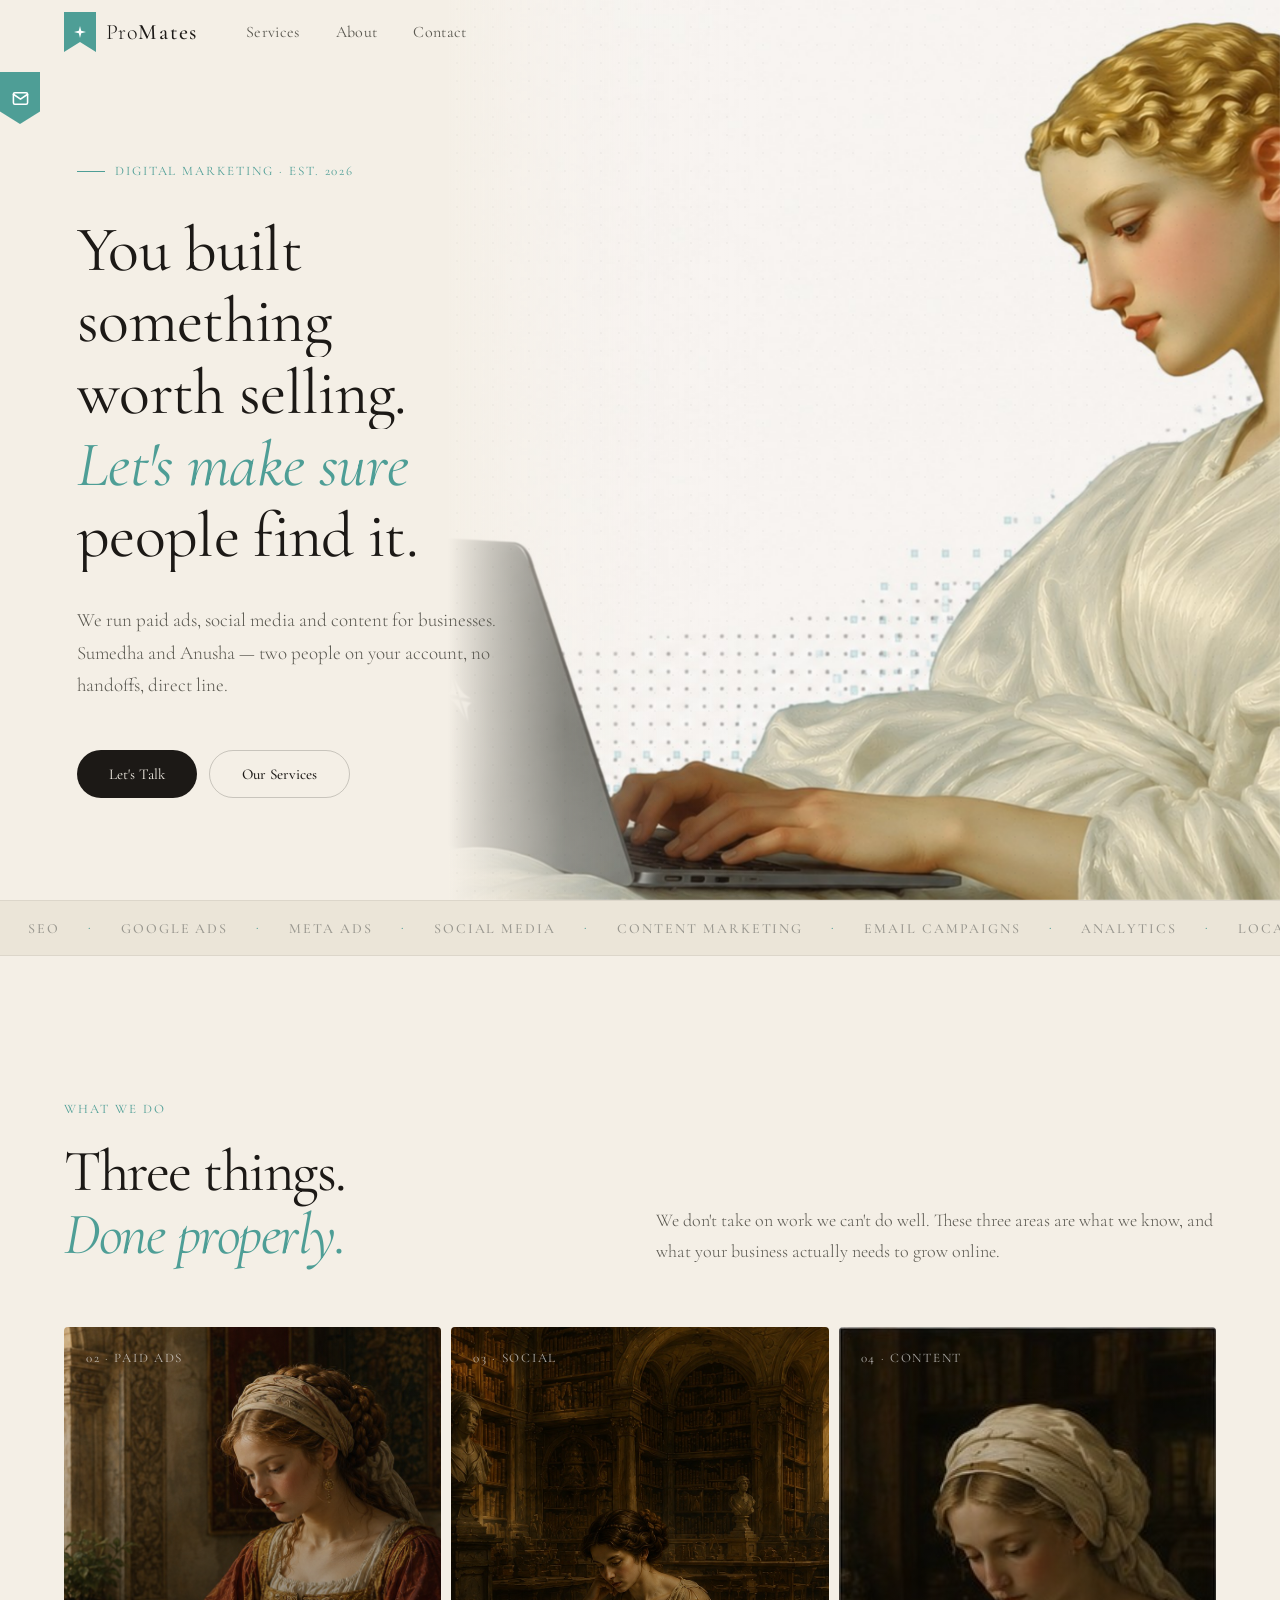
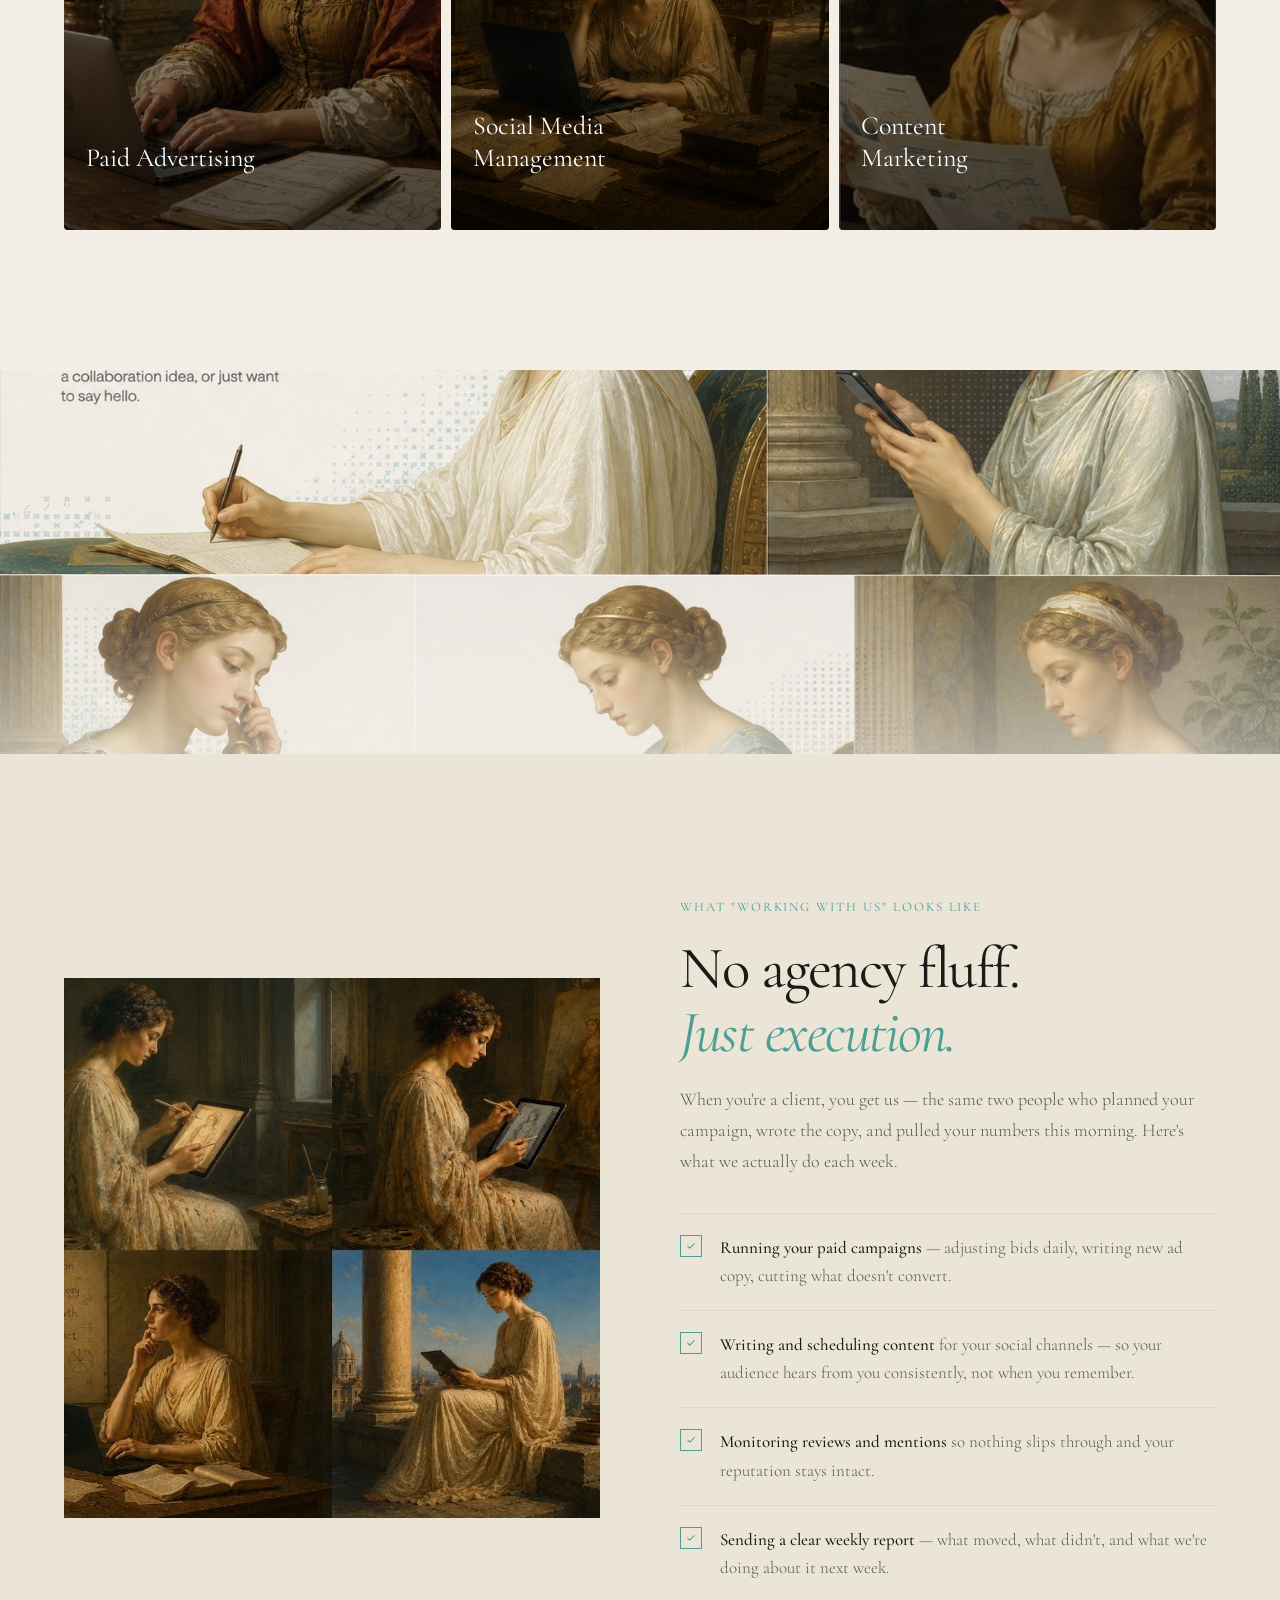
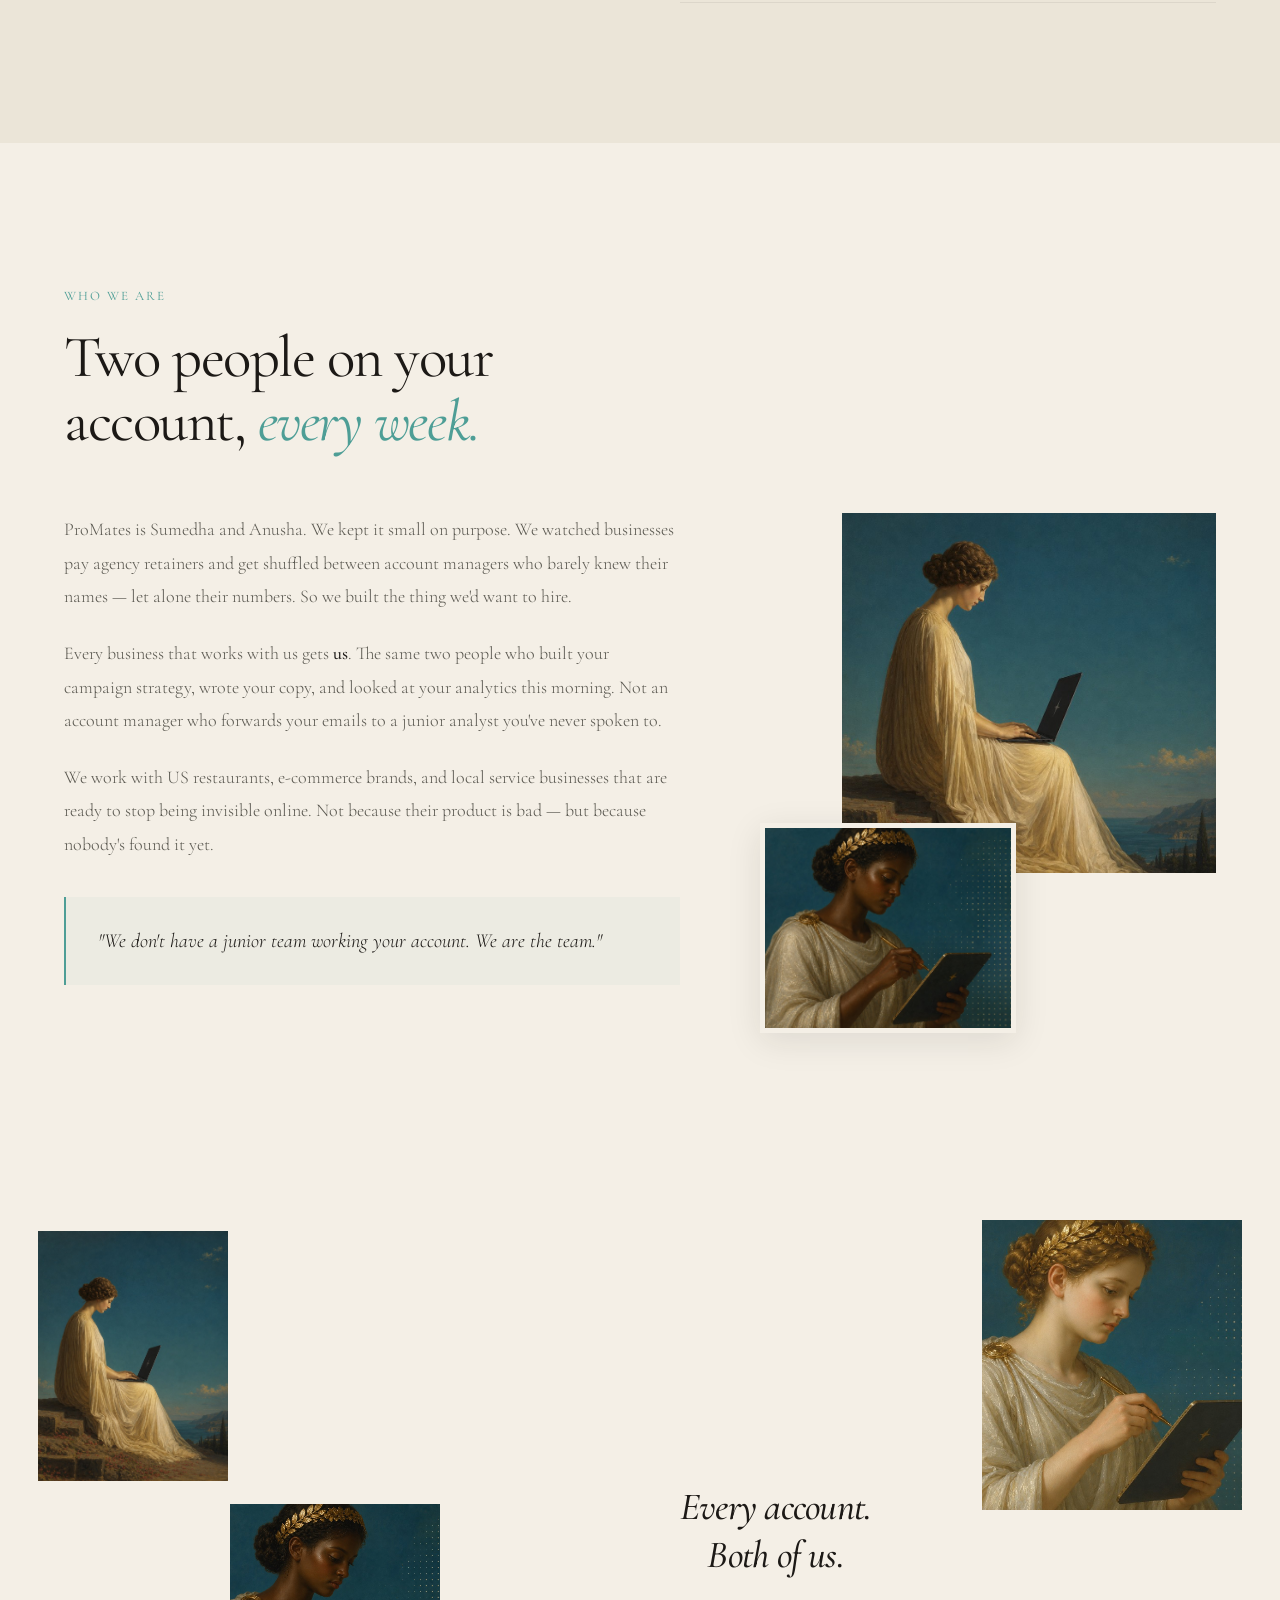
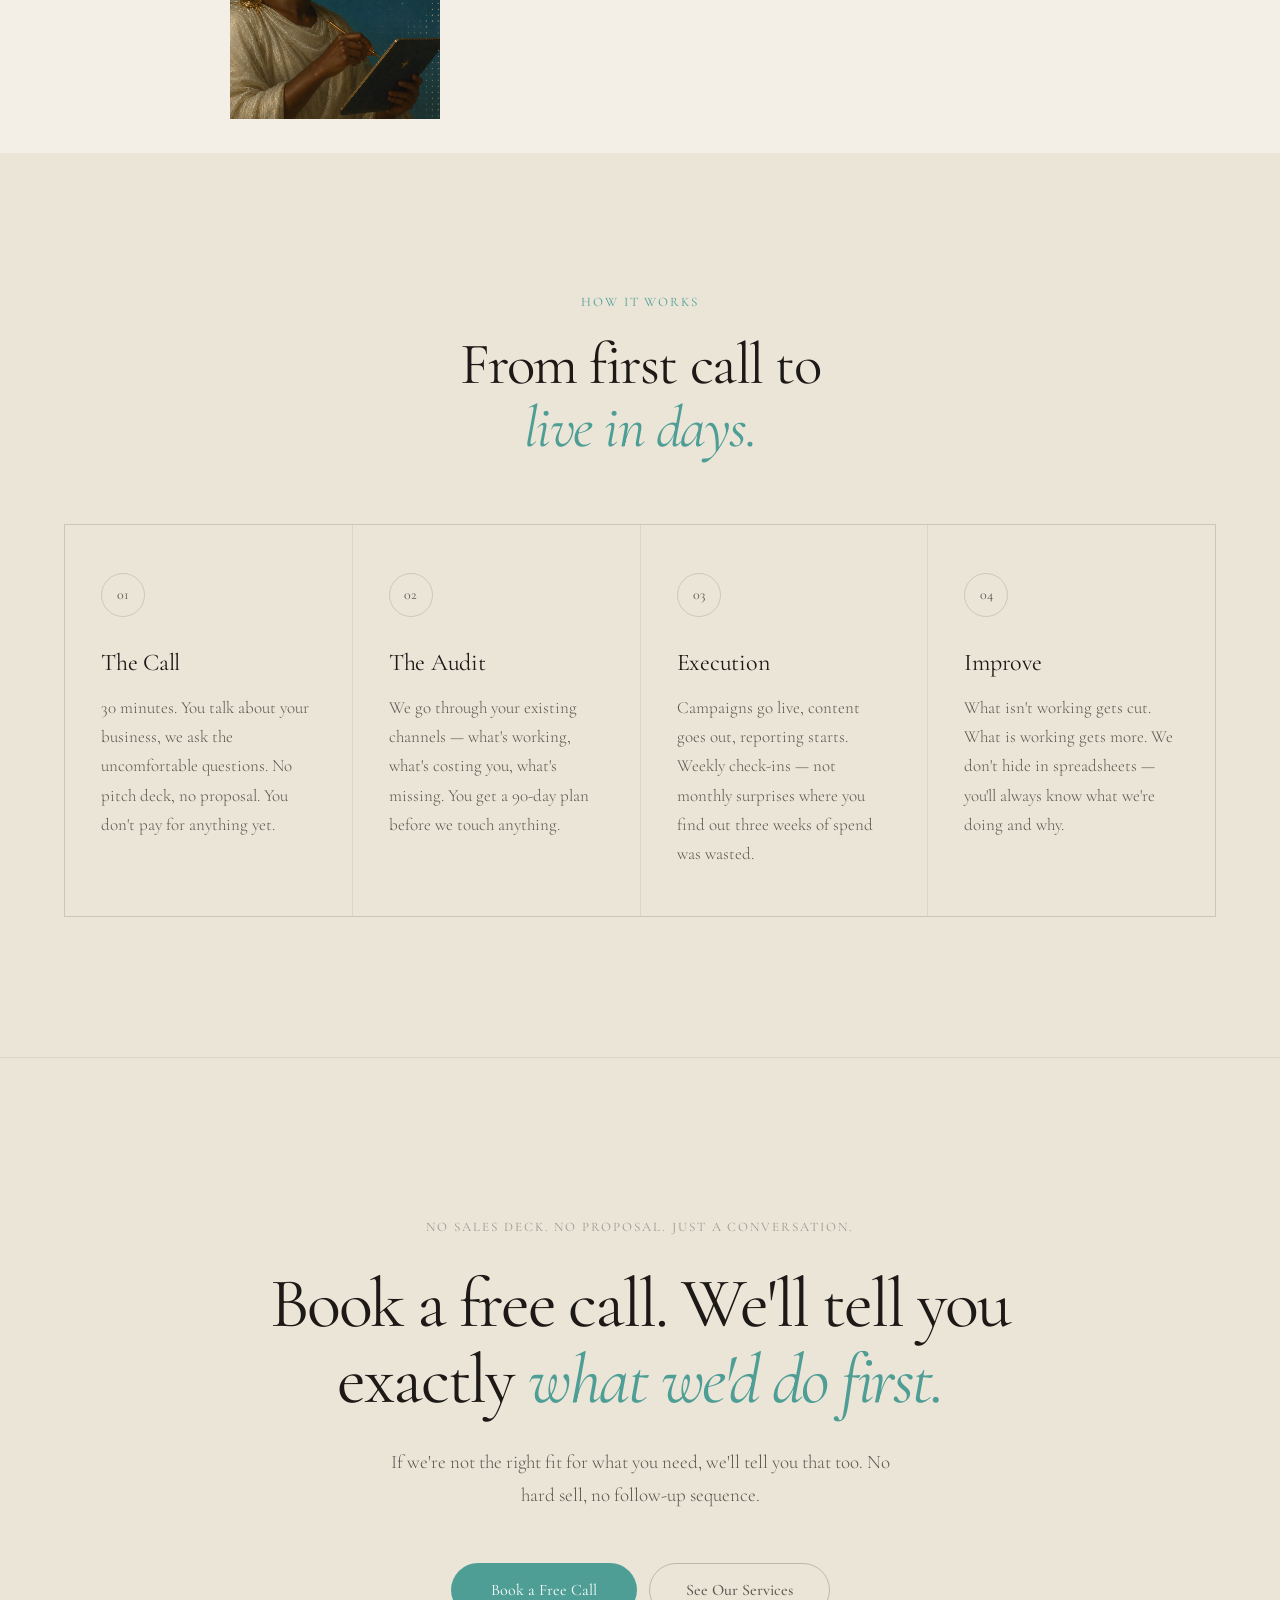
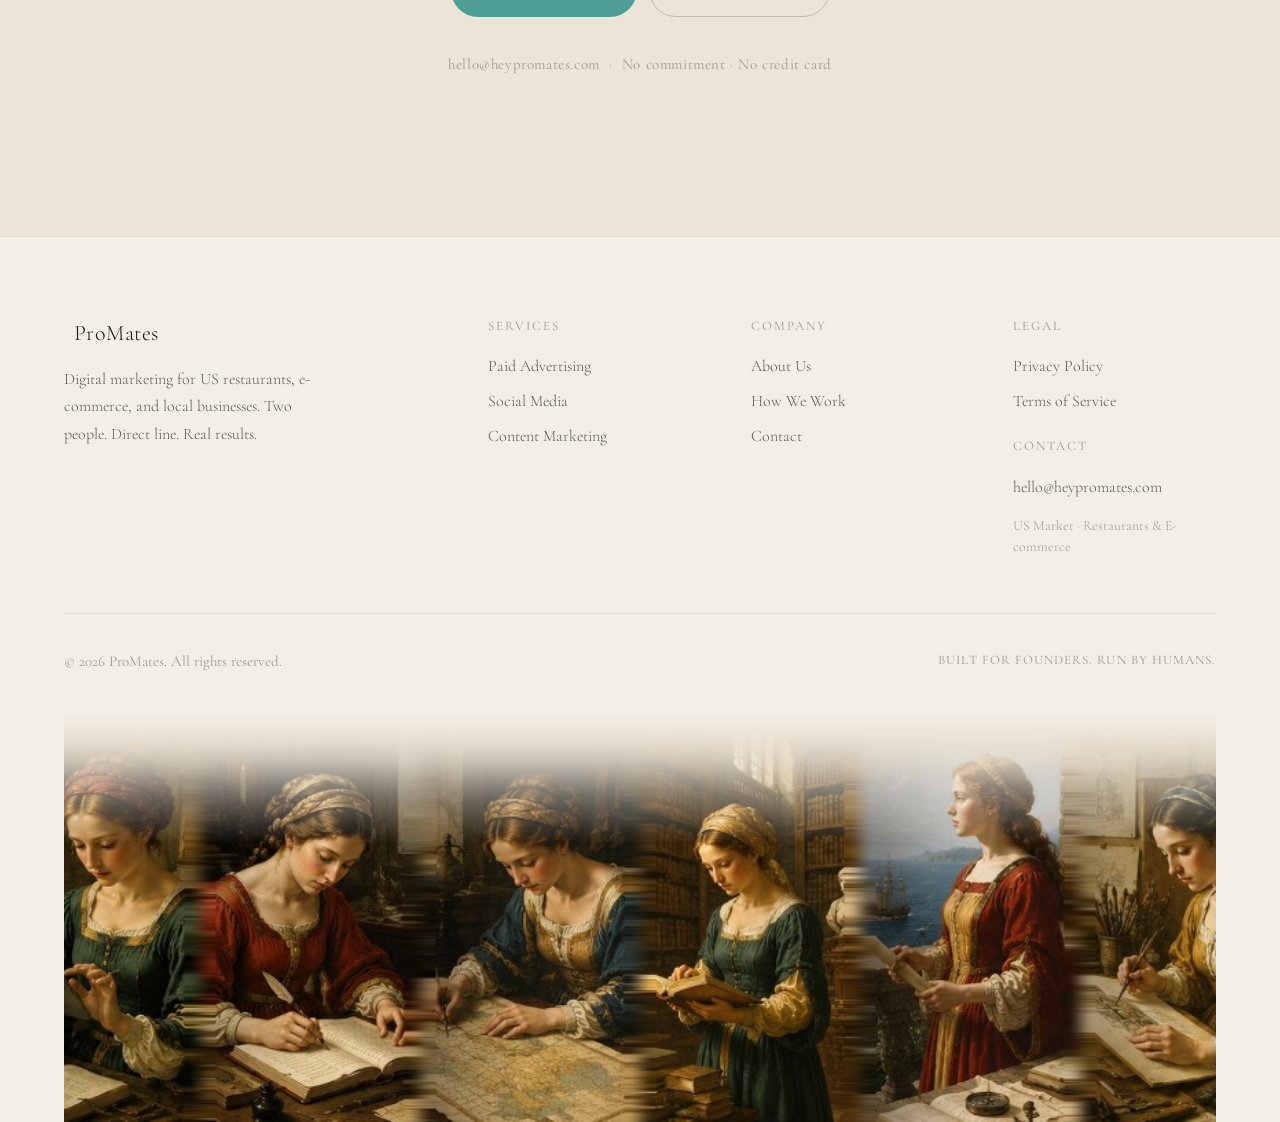
==== commit 2a58d1b9: "Nav: transparent on hero, solid on scroll, ProMates style" ====
--- a/index.html
+++ b/index.html
@@ -74,43 +74,35 @@
 <!-- Scroll progress indicator -->
 <div id="scroll-progress" aria-hidden="true"></div>
 
-<!-- Left bookmark ribbon -->
-<div class="ribbon" aria-hidden="true">
-  <svg viewBox="0 0 24 24" fill="none" stroke="currentColor" stroke-width="2.2" stroke-linecap="round" stroke-linejoin="round">
-    <path d="M4 4h16c1.1 0 2 .9 2 2v12c0 1.1-.9 2-2 2H4c-1.1 0-2-.9-2-2V6c0-1.1.9-2 2-2z"/>
-    <polyline points="22,6 12,13 2,6"/>
-  </svg>
-</div>
-
-<!-- ── NAV ── -->
-<nav id="main-nav" role="navigation" aria-label="Main navigation">
+<!-- ── NAV (Contra Labs style) ── -->
+<header id="main-nav">
   <div class="nav-inner">
-    <a href="#" class="nav-logo" aria-label="ProMates home">
-      <div class="logo-mark">
-        <svg viewBox="0 0 24 24" fill="none" stroke="currentColor" stroke-width="2.5" stroke-linecap="round" stroke-linejoin="round">
-          <path d="M4 4h16c1.1 0 2 .9 2 2v12c0 1.1-.9 2-2 2H4c-1.1 0-2-.9-2-2V6c0-1.1.9-2 2-2z"/>
-          <polyline points="22,6 12,13 2,6"/>
+    <!-- Logo -->
+    <a href="#top" class="nav-logo" aria-label="ProMates home">
+      <div class="logo-bookmark">
+        <svg viewBox="0 0 16 20" fill="currentColor" xmlns="http://www.w3.org/2000/svg">
+          <path d="M0 0h16v20l-8-5-8 5V0z"/>
         </svg>
-      </div>
-      <span class="logo-text">Pro<span class="accent">Mates</span></span>
+        <svg class="logo-star" viewBox="0 0 16 16" fill="none" xmlns="http://www.w3.org/2000/svg">
+          <path d="M8 0l1.6 6.4L16 8l-6.4 1.6L8 16l-1.6-6.4L0 8l6.4-1.6L8 0z" fill="white"/>
+        </svg>
+      </div>
+      <span class="logo-text">Pro<strong>Mates</strong></span>
     </a>
 
+    <!-- Desktop nav links -->
     <nav class="nav-links" aria-label="Site sections">
       <a href="#services">Services</a>
       <a href="#about">About</a>
       <a href="#contact">Contact</a>
     </nav>
 
-    <button class="btn-nav" data-magnetic data-scroll-to="contact">Let's Talk</button>
-
-    <!-- Hamburger button (mobile only) -->
-    <button class="hamburger" id="hamburger-btn" aria-label="Open menu" aria-expanded="false" aria-controls="mobile-menu">
-      <span></span>
-      <span></span>
-      <span></span>
+    <!-- Hamburger (mobile) -->
+    <button class="hamburger" id="hamburger-btn" aria-label="Open menu" aria-expanded="false">
+      <span></span><span></span><span></span>
     </button>
   </div>
-</nav>
+</header>
 
 <!-- Mobile menu overlay -->
 <div class="mobile-menu" id="mobile-menu" aria-hidden="true">
@@ -121,8 +113,15 @@
     <a href="#services" class="mobile-link">Services</a>
     <a href="#about" class="mobile-link">About</a>
     <a href="#contact" class="mobile-link">Contact</a>
-    <button class="btn-primary mobile-cta" data-scroll-to="contact">Let's Talk</button>
   </nav>
+</div>
+
+<!-- Left bookmark ribbon -->
+<div class="ribbon" aria-hidden="true">
+  <svg viewBox="0 0 24 24" fill="none" stroke="currentColor" stroke-width="2.2" stroke-linecap="round" stroke-linejoin="round">
+    <path d="M4 4h16c1.1 0 2 .9 2 2v12c0 1.1-.9 2-2 2H4c-1.1 0-2-.9-2-2V6c0-1.1.9-2 2-2z"/>
+    <polyline points="22,6 12,13 2,6"/>
+  </svg>
 </div>
 
 <!-- ── HERO ── -->
@@ -137,7 +136,7 @@
       <span class="line-wrap"><span class="line line-d3">people find it.</span></span>
     </h1>
 
-    <p class="hero-sub">We run SEO, paid ads, social media, and content for US businesses. Sumedha and Anusha — two people on your account, no handoffs, direct line.</p>
+    <p class="hero-sub">We run paid ads, social media and content for businesses. Sumedha and Anusha — two people on your account, no handoffs, direct line.</p>
 
     <div class="hero-actions">
       <button class="btn-primary" data-magnetic data-scroll-to="contact">Let's Talk</button>
@@ -217,7 +216,7 @@
       </div>
 
       <div class="service-card-img reveal reveal-d1">
-        <div class="sci-bg" style="background-image:url('images/print 21.jpeg')"></div>
+        <div class="sci-bg" style="background-image:url('images/pic 4.jpeg')"></div>
         <div class="sci-teal-line"></div>
         <span class="sci-label">03 · Social</span>
         <div class="sci-content">
@@ -227,7 +226,7 @@
       </div>
 
       <div class="service-card-img reveal reveal-d2">
-        <div class="sci-bg" style="background-image:url('images/print 16.jpeg')"></div>
+        <div class="sci-bg" style="background-image:url('images/print 24.jpeg')"></div>
         <div class="sci-teal-line"></div>
         <span class="sci-label">04 · Content</span>
         <div class="sci-content">
@@ -438,12 +437,10 @@
       <div>
         <span class="footer-col-title">Services</span>
         <ul class="footer-links">
-          <li><a href="#services">SEO</a></li>
           <li><a href="#services">Paid Advertising</a></li>
           <li><a href="#services">Social Media</a></li>
           <li><a href="#services">Content Marketing</a></li>
-          <li><a href="#services">Email Marketing</a></li>
-          <li><a href="#services">Analytics</a></li>
+         
         </ul>
       </div>
 
--- a/css/styles.css
+++ b/css/styles.css
@@ -60,74 +60,105 @@
 }
 .ribbon svg{color:#fff;width:17px;height:17px;}
 
-/* ── Nav ── */
-#main-nav{
-  position:fixed;top:0;left:0;right:0;z-index:100;
-  background:rgba(244,239,230,0.88);
-  backdrop-filter:blur(20px);
-  -webkit-backdrop-filter:blur(20px);
-  border-bottom:1px solid rgba(28,25,22,0.08);
-  transition:border-color 0.3s;
-}
-.nav-inner{
-  max-width:var(--max-w);margin:0 auto;
-  padding:0 var(--px);height:80px;
-  display:flex;align-items:center;justify-content:space-between;gap:32px;
-}
-.nav-logo{display:flex;align-items:center;gap:12px;}
-.logo-mark{
-  width:36px;height:36px;background:var(--ink);
-  display:flex;align-items:center;justify-content:center;
-  flex-shrink:0;transition:background 0.3s;
-}
-.nav-logo:hover .logo-mark{background:var(--teal);}
-.logo-mark svg{color:var(--cream);width:18px;height:18px;}
-.logo-text{
-  font-family:'Cormorant Garamond',serif;
-  font-size:26px;font-weight:400;
-  color:var(--ink);letter-spacing:-0.02em;
-}
-.logo-text .accent{color:var(--teal);}
-.nav-links{display:flex;gap:32px;align-items:center;}
-.nav-links a{
-  font-size:16px;font-weight:400;color:var(--ink-2);
-  transition:color .2s;position:relative;
-}
-.nav-links a::after{
-  content:'';position:absolute;bottom:-2px;left:0;
-  width:0;height:1px;background:var(--teal);
-  transition:width 0.35s var(--ease);
-}
-.nav-links a:hover{color:var(--ink);}
-.nav-links a:hover::after{width:100%;}
-.nav-actions{display:flex;gap:10px;align-items:center;}
-.btn-nav{
-  font-size:15px;font-weight:400;padding:11px 24px;
-  background:var(--ink);color:var(--cream);
-  border:none;border-radius:100px;
-  transition:background .3s,transform .5s var(--ease);
-  will-change:transform;
-}
-.btn-nav:hover{background:var(--teal);}
-
-/* ── Hamburger button (hidden on desktop) ── */
+/* ── Nav — Contra Labs style ── */
+#main-nav {
+  position: fixed;
+  top: 0; left: 0; right: 0;
+  z-index: 100;
+  background: transparent;
+  transition: background 0.3s ease, box-shadow 0.3s ease;
+}
+#main-nav.nav-scrolled {
+  background: rgba(244,239,230,0.96);
+  backdrop-filter: blur(16px);
+  -webkit-backdrop-filter: blur(16px);
+  box-shadow: 0 1px 0 rgba(28,25,22,0.10);
+}
+.nav-inner {
+  max-width: var(--max-w);
+  margin: 0 auto;
+  padding: 0 var(--px);
+  height: 64px;
+  display: flex;
+  align-items: center;
+  justify-content: flex-start;
+  gap: 48px;
+}
+/* push hamburger to far right on mobile */
+.hamburger { margin-left: auto; }
+
+/* Logo */
+.nav-logo {
+  display: flex;
+  align-items: center;
+  gap: 10px;
+  text-decoration: none;
+}
+.logo-bookmark {
+  position: relative;
+  width: 32px;
+  height: 40px;
+  display: flex;
+  align-items: center;
+  justify-content: center;
+  color: var(--teal);
+  flex-shrink: 0;
+}
+.logo-bookmark > svg:first-child {
+  width: 32px;
+  height: 40px;
+}
+.logo-star {
+  position: absolute;
+  width: 12px;
+  height: 12px;
+}
+.logo-text {
+  font-family: 'Cormorant Garamond', serif;
+  font-size: 22px;
+  font-weight: 300;
+  color: var(--ink);
+  letter-spacing: 0.02em;
+}
+.logo-text strong {
+  font-weight: 500;
+  letter-spacing: 0.08em;
+}
+
+/* Desktop nav links */
+.nav-links {
+  display: flex;
+  gap: 36px;
+  align-items: center;
+}
+.nav-links a {
+  font-family: 'Cormorant Garamond', serif;
+  font-size: 16px;
+  font-weight: 400;
+  color: var(--ink-2);
+  text-decoration: none;
+  letter-spacing: 0.02em;
+  transition: color 0.2s;
+}
+.nav-links a:hover {
+  color: var(--ink);
+}
+
+/* Hamburger (mobile only) */
 .hamburger {
   display: none;
   flex-direction: column;
   justify-content: center;
   align-items: flex-end;
-  gap: 6px;
-  width: 44px;
-  height: 44px;
+  gap: 5px;
+  width: 40px;
+  height: 40px;
   background: transparent;
   border: none;
   cursor: pointer;
   padding: 8px;
-  border-radius: 6px;
-  transition: background 0.2s;
   flex-shrink: 0;
 }
-.hamburger:hover { background: rgba(28,25,22,0.05); }
 .hamburger span {
   display: block;
   height: 1.5px;
@@ -136,19 +167,18 @@
   transition: transform 0.4s var(--ease), opacity 0.25s, width 0.3s;
   transform-origin: center;
 }
-.hamburger span:nth-child(1) { width: 26px; }
-.hamburger span:nth-child(2) { width: 20px; }
-.hamburger span:nth-child(3) { width: 26px; }
-/* X state */
-.hamburger.is-open span:nth-child(1) { width: 24px; transform: translateY(7.5px) rotate(45deg); }
+.hamburger span:nth-child(1) { width: 24px; }
+.hamburger span:nth-child(2) { width: 18px; }
+.hamburger span:nth-child(3) { width: 24px; }
+.hamburger.is-open span:nth-child(1) { width: 22px; transform: translateY(6.5px) rotate(45deg); }
 .hamburger.is-open span:nth-child(2) { opacity: 0; width: 0; }
-.hamburger.is-open span:nth-child(3) { width: 24px; transform: translateY(-7.5px) rotate(-45deg); }
-
-/* ── Mobile menu overlay ── */
+.hamburger.is-open span:nth-child(3) { width: 22px; transform: translateY(-6.5px) rotate(-45deg); }
+
+/* Mobile menu overlay */
 .mobile-menu {
   position: fixed;
   inset: 0;
-  background: var(--cream);
+  background: #111;
   z-index: 999;
   display: flex;
   align-items: center;
@@ -167,54 +197,31 @@
   display: flex;
   flex-direction: column;
   align-items: center;
-  gap: 36px;
-  text-align: center;
+  gap: 40px;
 }
 .mobile-link {
   font-family: 'Cormorant Garamond', serif;
-  font-size: clamp(28px, 8vw, 48px);
+  font-size: clamp(32px, 9vw, 52px);
   font-weight: 400;
-  color: var(--ink);
-  letter-spacing: -0.02em;
+  color: #fff;
+  letter-spacing: -0.01em;
   text-decoration: none;
   transition: color 0.2s;
-  position: relative;
-}
-.mobile-link::after {
-  content: '';
-  position: absolute;
-  bottom: -3px;
-  left: 0;
-  width: 0;
-  height: 2px;
-  background: var(--teal);
-  transition: width 0.35s var(--ease);
 }
 .mobile-link:hover { color: var(--teal); }
-.mobile-link:hover::after { width: 100%; }
-.mobile-cta {
-  margin-top: 8px;
-  font-size: 14px;
-  padding: 14px 40px;
-}
-/* close × button inside overlay */
 .mobile-menu-close {
   position: absolute;
-  top: 20px;
-  right: 20px;
-  width: 44px;
-  height: 44px;
-  display: flex;
-  align-items: center;
-  justify-content: center;
+  top: 16px; right: 20px;
+  width: 44px; height: 44px;
+  display: flex; align-items: center; justify-content: center;
   background: transparent;
   border: none;
-  color: var(--ink);
+  color: #fff;
   cursor: pointer;
   border-radius: 50%;
   transition: background 0.2s;
 }
-.mobile-menu-close:hover { background: rgba(28,25,22,0.06); }
+.mobile-menu-close:hover { background: rgba(255,255,255,0.1); }
 
 /* ── Hero — Contra Labs style (painting bleeds from top-right behind fixed nav) ── */
 .hero{
@@ -227,7 +234,7 @@
 }
 .hero-left{
   display:flex;flex-direction:column;justify-content:center;
-  /* top padding clears the fixed nav (80px) + breathing room */
+  /* 64px nav + breathing room */
   padding:140px 60px 80px clamp(32px,6vw,88px);
   position:relative;z-index:2;
   width:48%;
@@ -765,17 +772,11 @@
 }
 
 @media(max-width:768px){
-  /* ── Nav ── */
+  .ribbon{display:none;}
   .nav-links{display:none;}
-  .btn-nav{display:none;}
   .hamburger{display:flex;}
-  .ribbon{display:none;}
-  .nav-inner{height:64px;}
-
-  /* ── Mobile menu: close button in top-right ── */
-  .mobile-menu{padding-top:80px;}
-
-  /* ── Hero: stacked column on mobile (fixed nav = 64px) ── */
+
+  /* ── Hero: stacked column on mobile ── */
   .hero{
     display:block;
     height:auto;
